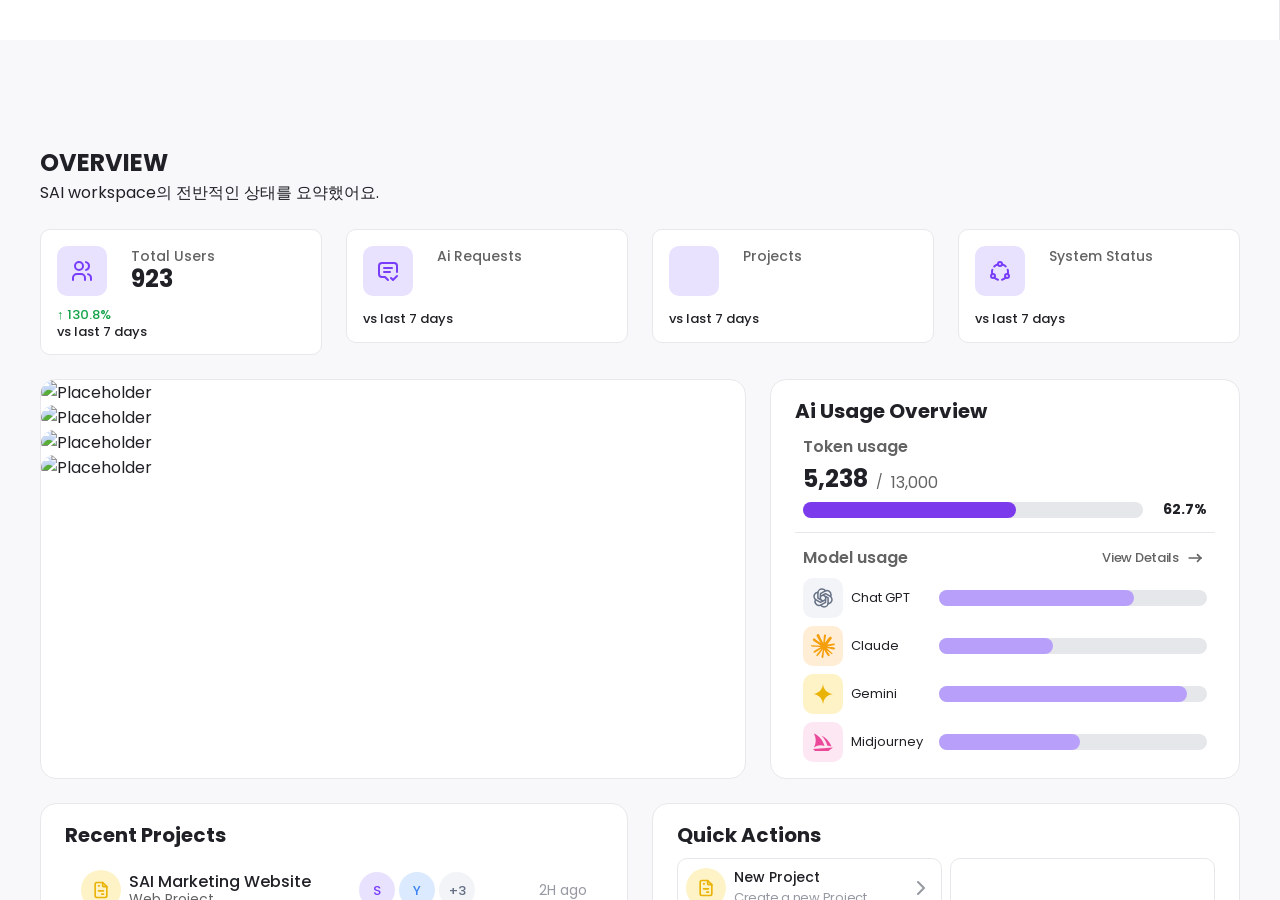
==== sai/index.html @ eb2034fa "SAI 추가 작업" ====
<!DOCTYPE html>
<html lang="ko" data-theme="light">



<!-- Page	Title	Desc
Overview	Overview	Get a quick overview of your workspace.
Analytics	Analytics	Track activity and performance at a glance.
Favorites	Favorites	Quickly access your saved items.
AI Chat	AI Chat	Chat with AI and explore your ideas.
Prompt Studio	Prompt Studio	Create, test, and refine your prompts.
Image Generator	Image Generator	Turn your ideas into images with AI.
Projects	Projects	Organize and manage your projects.
Documents	Documents	Create and manage your documents.
Notes	Notes	Capture ideas and keep your notes organized.
UI Components	UI Components	Explore reusable interface components.
Design Tokens	Design Tokens	Manage the foundations of your design system.
Animations	Animations	Explore motion and interaction patterns.
Source	Source	Browse and manage your source files.
Deploy	Deploy	Manage and track your deployments.
API Monitor	API Monitor	Monitor API activity and performance.
Documentation	Documentation	Find guides and references for SAI.
Playground	Playground	Experiment with features in a sandbox.

-->
<head>
    <meta charset="UTF-8">
    <meta name="viewport" content="width=device-width, initial-scale=1.0">

    <title>SAI Workspace | Sangho Portfolio</title>
    <!-- Inter -->
    <link rel="preconnect" href="https://fonts.googleapis.com">
    <link rel="preconnect" href="https://fonts.gstatic.com" crossorigin>
    <link
        href="https://fonts.googleapis.com/css2?family=Inter:ital,opsz,wght@0,14..32,100..900;1,14..32,100..900&display=swap"
        rel="stylesheet">
    <!-- Pretendard -->
    <link rel="stylesheet" as="style" crossorigin
        href="https://cdn.jsdelivr.net/gh/orioncactus/pretendard@v1.3.9/dist/web/variable/pretendardvariable-dynamic-subset.min.css">
    <link href="https://fonts.googleapis.com/css2?family=Poppins:ital,wght@0,100;0,200;0,300;0,400;0,500;0,600;0,700;0,800;0,900;1,100;1,200;1,300;1,400;1,500;1,600;1,700;1,800;1,900&display=swap" rel="stylesheet">
    <!-- CSS -->
     <link rel="stylesheet" href="https://cdn.jsdelivr.net/npm/swiper@12/swiper-bundle.min.css" />
    <link rel="stylesheet" href="/assets/css/reset.css">
    <link rel="stylesheet" href="/sai/assets/css/token.css">
    <link rel="stylesheet" href="/sai/assets/css/common.css">
    <link rel="stylesheet" href="/sai/assets/css/content.css">
</head>

<body>
    <div id="wrap">
        <div class="sai-layout">
            <div class="sai-aside" data-include="./includes/aside.html"></div>
                <main class="sai-content">
                    <section class="sai-content__title">
                        <h1 class="sai-title__main">OVERVIEW</h1>
                        <p class="sai-title__desc">SAI workspace의 전반적인 상태를 요약했어요.</p>
                    </section>
                    <section class="sai-content-grid sai-content-grid--kpi">
                        <article class="kpi-card" id="kpiUsers">
                            <div class="kpi-card__body">
                                <div class="kpi-card__mark">
                                    <span class="sai-mark sai-mark--lg sai-mark--purple sai-mark--square">
                                        <span class="sai-button__ico sai-nav-ico">
                                            <svg class="sai-icon" aria-hidden="true">
                                                <use href="/sai/assets/images/svg_ico.svg#ico_user"></use>
                                            </svg>
                                        </span>
                                    </span>
                                </div>
                                <div class="kpi-card__content">
                                    <span class="kpi-card__label">Total Users</span>
                                    <strong class="kpi-card__value"></strong>
                                </div>
                                <div class="kpi-card__meta">
                                    <span class="kpi-card__change"></span>
                                    <span class="kpi-card__compare">vs last 7 days</span>
                                </div>
                                <div class="kpi-card__chart">
                                    <canvas></canvas>
                                </div>
                            </div>
                        </article>
                        <article class="kpi-card" id="kpiRequests">
                            <div class="kpi-card__body">
                                <div class="kpi-card__mark">
                                    <span class="sai-mark sai-mark--lg sai-mark--purple sai-mark--square">
                                        <span class="sai-button__ico sai-nav-ico">
                                            <svg class="sai-icon" aria-hidden="true">
                                                <use href="/sai/assets/images/svg_ico.svg#ico_apply"></use>
                                            </svg>
                                        </span>
                                    </span>
                                </div>
                                <div class="kpi-card__content">
                                    <span class="kpi-card__label">Ai Requests</span>
                                    <strong class="kpi-card__value"></strong>
                                </div>
                                <div class="kpi-card__meta">
                                    <span class="kpi-card__change"></span>
                                    <span class="kpi-card__compare">vs last 7 days</span>
                                </div>
                                <div class="kpi-card__chart">
                                    <canvas></canvas>
                                </div>
                            </div>
                        </article>
                        <article class="kpi-card" id="kpiProjects">
                            <div class="kpi-card__body">
                                <div class="kpi-card__mark">
                                    <span class="sai-mark sai-mark--lg sai-mark--purple sai-mark--square">
                                        <span class="sai-button__ico sai-nav-ico">
                                            <svg class="sai-icon" aria-hidden="true">
                                                <use href="/sai/assets/images/svg_ico.svg#ico_project"></use>
                                            </svg>
                                        </span>
                                    </span>
                                </div>
                                <div class="kpi-card__content">
                                    <span class="kpi-card__label">Projects</span>
                                    <strong class="kpi-card__value"></strong>
                                </div>
                                <div class="kpi-card__meta">
                                    <span class="kpi-card__change"></span>
                                    <span class="kpi-card__compare">vs last 7 days</span>
                                </div>
                                <div class="kpi-card__chart">
                                    <canvas></canvas>
                                </div>
                            </div>
                        </article>
                        <article class="kpi-card" id="kpiStatus">
                            <div class="kpi-card__body">
                                <div class="kpi-card__mark">
                                    <span class="sai-mark sai-mark--lg sai-mark--purple sai-mark--square">
                                        <span class="sai-button__ico sai-nav-ico">
                                            <svg class="sai-icon" aria-hidden="true">
                                                <use href="/sai/assets/images/svg_ico.svg#ico_status"></use>
                                            </svg>
                                        </span>
                                    </span>
                                </div>
                                <div class="kpi-card__content">
                                    <span class="kpi-card__label">System Status</span>
                                    <strong class="kpi-card__value"></strong>
                                </div>
                                <div class="kpi-card__meta">
                                    <span class="kpi-card__change"></span>
                                    <span class="kpi-card__compare">vs last 7 days</span>
                                </div>
                                <div class="kpi-card__chart">
                                    <canvas></canvas>
                                </div>
                            </div>
                        </article>
                    </section>
                    <section class="sai-content-grid sai-content-grid--left">
                        <article class="sai-content-card">
                            <div class="sai-card__body">
                                <div class="swiper js-project-swiper">
                                    <div class="swiper-wrapper">
                                        <div class="swiper-slide">
                                            <img src="https://placehold.co/700x440" alt="Placeholder">
                                        </div>
                                        <div class="swiper-slide">
                                            <img src="https://placehold.co/700x440" alt="Placeholder">
                                        </div>
                                        <div class="swiper-slide">
                                            <img src="https://placehold.co/700x440" alt="Placeholder">
                                        </div>
                                        <div class="swiper-slide">
                                            <img src="https://placehold.co/700x440" alt="Placeholder">
                                        </div>
                                    </div>
                                    <div class="swiper-pagination"></div>
                                </div>
                            </div>
                        </article>
                        <article class="sai-content-card">
                            <div class="sai-card__body sai-card__body--padding sai-card__body--progress">
                                <div class="sai-card__title">
                                    <h2 class="sai-card__title-main">Ai Usage Overview</h2>
                                </div>
                                <div class="sai-card__content">
                                    <div class="sai-card__content--top">
                                        <div class="sai-card__title">
                                            <p class="sai-card__title-sub">Token usage</p>
                                        </div>
                                        <div class="sai-card__value">
                                            <span class="sai-card__value--current">5,238</span>
                                            <span class="sai-card__value--slash">/</span>
                                            <span class="sai-card__value--total">13,000</span>
                                        </div>
                                        <div class="sai-progress__main">
                                            <div class="sai-progress__track">
                                                <div class="sai-progress__bar sai-progress__bar--total" style="--progress: 62.7%;"></div>
                                            </div>
                                            <div class="sai-progress__per">
                                                <span class="sai-progress__text">62.7%</span>    
                                            </div>
                                        </div>
                                    </div>
                                    <div class="sai-card__content--bottom">
                                        <div class="sai-card__title sai-card__title--flex">
                                            <p class="sai-card__title-sub">Model usage</p>
                                            <a href="#" role="button" class="sai-button">
                                                <div>
                                                    <span class="sai-button__txt">View Details
                                                        
                                                        <span class="sai-nav-ico sai-nav-ico-20">
                                                            <svg class="sai-icon" aria-hidden="true">
                                                                <use href="/sai/assets/images/svg_ico.svg#ico_line_arrow_right"></use>
                                                            </svg>
                                                        </span>
                                                    </span>
                                                </div>
                                            </a>
                                        </div>
                                        <div class="sai-progress__sub">
                                            <div class="sai-progress__sub--box">
                                                <span class="sai-mark sai-mark--gray sai-mark--square">
                                                    <span class="sai-button__ico sai-nav-ico">
                                                        <svg class="sai-icon" aria-hidden="true">
                                                            <use href="/sai/assets/images/svg_ico.svg#ico_gpt"></use>
                                                        </svg>
                                                    </span>
                                                </span>
                                                <div class="sai-progress__model">
                                                    <span>Chat GPT</span>
                                                </div>
                                                <div class="sai-progress__track">
                                                    <div class="sai-progress__bar sai-progress__bar--total" style="--progress: 72.7%;"></div>
                                                </div>
                                            </div>
                                        </div>
                                        <div class="sai-progress__sub">
                                            <div class="sai-progress__sub--box">
                                                <span class="sai-mark sai-mark--orange sai-mark--square">
                                                    <span class="sai-button__ico sai-nav-ico">
                                                        <svg class="sai-icon" aria-hidden="true">
                                                            <use href="/sai/assets/images/svg_ico.svg#ico_claude"></use>
                                                        </svg>
                                                    </span>
                                                </span>
                                                <div class="sai-progress__model">
                                                    <span>Claude</span>
                                                </div>
                                                <div class="sai-progress__track">
                                                    <div class="sai-progress__bar sai-progress__bar--total" style="--progress: 42.7%;"></div>
                                                </div>
                                            </div>
                                        </div>
                                        <div class="sai-progress__sub">
                                            <div class="sai-progress__sub--box">
                                                <span class="sai-mark sai-mark--yellow sai-mark--square">
                                                    <span class="sai-button__ico sai-nav-ico">
                                                        <svg class="sai-icon" aria-hidden="true">
                                                            <use href="/sai/assets/images/svg_ico.svg#ico_gemini"></use>
                                                        </svg>
                                                    </span>
                                                </span>
                                                <div class="sai-progress__model">
                                                    <span>Gemini</span>
                                                </div>
                                                <div class="sai-progress__track">
                                                    <div class="sai-progress__bar sai-progress__bar--total" style="--progress: 92.7%;"></div>
                                                </div>
                                            </div>
                                        </div>
                                        <div class="sai-progress__sub">
                                            <div class="sai-progress__sub--box">
                                                <span class="sai-mark sai-mark--pink sai-mark--square">
                                                    <span class="sai-button__ico sai-nav-ico">
                                                        <svg class="sai-icon" aria-hidden="true">
                                                            <use href="/sai/assets/images/svg_ico.svg#ico_midjourney"></use>
                                                        </svg>
                                                    </span>
                                                </span>
                                                <div class="sai-progress__model">
                                                    <span>Midjourney</span>
                                                </div>
                                                <div class="sai-progress__track">
                                                    <div class="sai-progress__bar sai-progress__bar--total" style="--progress: 52.7%;"></div>
                                                </div>
                                            </div>
                                        </div>
                                    </div>
                                </div>
                            </div>
                        </article>
                    </section>
                    <section class="sai-content-grid">
                        <article class="sai-content-card">
                            <div class="sai-card__body sai-card__body--padding">
                                <div class="sai-card__title">
                                    <h2 class="sai-card__title-main">Recent Projects</h2>
                                </div>
                                <ul class="sai-content-card__list">
                                    <li class="sai-content-card__item">
                                        <span class="sai-mark sai-mark--yellow">
                                            <svg xmlns="http://www.w3.org/2000/svg" width="24" height="24" viewBox="0 0 24 24" fill="none" stroke="currentColor" stroke-width="2" stroke-linecap="round" stroke-linejoin="round" class="icon icon-tabler icons-tabler-outline icon-tabler-file-invoice">
                                                <path stroke="none" d="M0 0h24v24H0z" fill="none" />
                                                <path d="M14 3v4a1 1 0 0 0 1 1h4" />
                                                <path d="M17 21h-10a2 2 0 0 1 -2 -2v-14a2 2 0 0 1 2 -2h7l5 5v11a2 2 0 0 1 -2 2" />
                                                <path d="M9 7l1 0" />
                                                <path d="M9 13l6 0" />
                                                <path d="M13 17l2 0" />
                                            </svg>
                                        </span>
                                        <div class="sai-content-card__info">
                                            <p class="sai-content-card-title">SAI Marketing Website</p>
                                            <p class="sai-content-card-category">Web Project</p>
                                        </div>
                                        <div class="sai-content-card__members">
                                            <div class="sai-mark sai-mark--md sai-mark--purple">
                                                <span>S</span>
                                            </div>
                                            <div class="sai-mark sai-mark--md sai-mark--blue">
                                                <span>Y</span>
                                            </div>
                                            <div class="sai-mark sai-mark--md sai-mark--gray">
                                                <span>+3</span>
                                            </div>
                                        </div>
                                        <div class="sai-content-card__date">
                                            2H ago
                                        </div>
                                    </li>
                                    <li class="sai-content-card__item">
                                        <span class="sai-mark sai-mark--red">
                                            <svg xmlns="http://www.w3.org/2000/svg" width="24" height="24" viewBox="0 0 24 24" fill="none" stroke="currentColor" stroke-width="2" stroke-linecap="round" stroke-linejoin="round" class="icon icon-tabler icons-tabler-outline icon-tabler-file-invoice">
                                                <path stroke="none" d="M0 0h24v24H0z" fill="none" />
                                                <path d="M14 3v4a1 1 0 0 0 1 1h4" />
                                                <path d="M17 21h-10a2 2 0 0 1 -2 -2v-14a2 2 0 0 1 2 -2h7l5 5v11a2 2 0 0 1 -2 2" />
                                                <path d="M9 7l1 0" />
                                                <path d="M9 13l6 0" />
                                                <path d="M13 17l2 0" />
                                            </svg>
                                        </span>
                                        <div class="sai-content-card__info">
                                            <p class="sai-content-card-title">SAI Marketing Website</p>
                                            <p class="sai-content-card-category">Web Project</p>
                                        </div>
                                        <div class="sai-content-card__members">
                                            <div class="sai-mark sai-mark--md sai-mark--purple">
                                                <span>S</span>
                                            </div>
                                            <div class="sai-mark sai-mark--md sai-mark--blue">
                                                <span>Y</span>
                                            </div>
                                            <div class="sai-mark sai-mark--md sai-mark--gray">
                                                <span>+3</span>
                                            </div>
                                        </div>
                                        <div class="sai-content-card__date">
                                            5H ago
                                        </div>
                                    </li>
                                    <li class="sai-content-card__item">
                                        <span class="sai-mark sai-mark--yellow">
                                            <svg xmlns="http://www.w3.org/2000/svg" width="24" height="24" viewBox="0 0 24 24" fill="none" stroke="currentColor" stroke-width="2" stroke-linecap="round" stroke-linejoin="round" class="icon icon-tabler icons-tabler-outline icon-tabler-file-invoice">
                                                <path stroke="none" d="M0 0h24v24H0z" fill="none" />
                                                <path d="M14 3v4a1 1 0 0 0 1 1h4" />
                                                <path d="M17 21h-10a2 2 0 0 1 -2 -2v-14a2 2 0 0 1 2 -2h7l5 5v11a2 2 0 0 1 -2 2" />
                                                <path d="M9 7l1 0" />
                                                <path d="M9 13l6 0" />
                                                <path d="M13 17l2 0" />
                                            </svg>
                                        </span>
                                        <div class="sai-content-card__info">
                                            <p class="sai-content-card-title">SAI Marketing Website</p>
                                            <p class="sai-content-card-category">Web Project</p>
                                        </div>
                                        <div class="sai-content-card__members">
                                            <div class="sai-mark sai-mark--md sai-mark--purple">
                                                <span>S</span>
                                            </div>
                                            <div class="sai-mark sai-mark--md sai-mark--blue">
                                                <span>Y</span>
                                            </div>
                                            <div class="sai-mark sai-mark--md sai-mark--gray">
                                                <span>+3</span>
                                            </div>
                                        </div>
                                        <div class="sai-content-card__date">
                                            2H ago
                                        </div>
                                    </li>
                                    <li class="sai-content-card__item">
                                        <span class="sai-mark sai-mark--red">
                                            <svg xmlns="http://www.w3.org/2000/svg" width="24" height="24" viewBox="0 0 24 24" fill="none" stroke="currentColor" stroke-width="2" stroke-linecap="round" stroke-linejoin="round" class="icon icon-tabler icons-tabler-outline icon-tabler-file-invoice">
                                                <path stroke="none" d="M0 0h24v24H0z" fill="none" />
                                                <path d="M14 3v4a1 1 0 0 0 1 1h4" />
                                                <path d="M17 21h-10a2 2 0 0 1 -2 -2v-14a2 2 0 0 1 2 -2h7l5 5v11a2 2 0 0 1 -2 2" />
                                                <path d="M9 7l1 0" />
                                                <path d="M9 13l6 0" />
                                                <path d="M13 17l2 0" />
                                            </svg>
                                        </span>
                                        <div class="sai-content-card__info">
                                            <p class="sai-content-card-title">SAI Marketing Website</p>
                                            <p class="sai-content-card-category">Web Project</p>
                                        </div>
                                        <div class="sai-content-card__members">
                                            <div class="sai-mark sai-mark--md sai-mark--purple">
                                                <span>S</span>
                                            </div>
                                            <div class="sai-mark sai-mark--md sai-mark--blue">
                                                <span>Y</span>
                                            </div>
                                            <div class="sai-mark sai-mark--md sai-mark--gray">
                                                <span>+3</span>
                                            </div>
                                        </div>
                                        <div class="sai-content-card__date">
                                            5H ago
                                        </div>
                                    </li>
                                </ul>
                            </div>
                        </article>
                        <article class="sai-content-card">
                            <div class="sai-card__body sai-card__body--padding">
                                <div class="sai-card__title">
                                    <h2 class="sai-card__title-main">Quick Actions</h2>
                                </div>
                                <ul class="sai-content-card__grid">
                                    <li class="sai-content-card__item">
                                        <span class="sai-mark sai-mark--yellow">
                                            <svg xmlns="http://www.w3.org/2000/svg" width="24" height="24" viewBox="0 0 24 24" fill="none" stroke="currentColor" stroke-width="2" stroke-linecap="round" stroke-linejoin="round" class="icon icon-tabler icons-tabler-outline icon-tabler-file-invoice">
                                                <path stroke="none" d="M0 0h24v24H0z" fill="none" />
                                                <path d="M14 3v4a1 1 0 0 0 1 1h4" />
                                                <path d="M17 21h-10a2 2 0 0 1 -2 -2v-14a2 2 0 0 1 2 -2h7l5 5v11a2 2 0 0 1 -2 2" />
                                                <path d="M9 7l1 0" />
                                                <path d="M9 13l6 0" />
                                                <path d="M13 17l2 0" />
                                            </svg>
                                        </span>
                                        <div class="sai-content-card__info">
                                            <p class="sai-content-card-title">New Project</p>
                                            <p class="sai-content-card-category">Create a new Project</p>
                                        </div>
                                        <div class="sai-content-card__arrow">
                                            <span class="sai-nav-ico">
                                                <svg class="sai-icon" aria-hidden="true">
                                                    <use href="/sai/assets/images/svg_ico.svg#ico_arrow_right"></use>
                                                </svg>
                                            </span>
                                        </div>
                                    </li>
                                    <li class="sai-content-card__item">
                                    </li>
                                    <li class="sai-content-card__item">
                                    </li>
                                    <li class="sai-content-card__item">
                                    </li>
                                </ul>
                            </div>
                        </article>
                    </section>
                </main>
            </div>
        </div>
    </div>
    <script src="https://cdn.jsdelivr.net/npm/chart.js"></script>
    <script src="https://cdn.jsdelivr.net/npm/swiper@12/swiper-bundle.min.js"></script>
    <script defer src="/assets/js/include.js"></script>
    <script defer src="/sai/assets/js/common.js"></script>
    <script defer src="/sai/assets/js/chart.js"></script>
    <script defer src="/sai/assets/js/overview.js"></script>


</body>

</html>
---- sai/assets/css/token.css ----
/* ========================================
   SAI Design Tokens
======================================== */

:root {

    /* ========================
       Font
    ======================== */

    --sai-font-family: "Poppins", "Pretendard Variable", sans-serif;


    /* ========================
       Brand
    ======================== */

    --color-primary: #773df9;
    --color-primary-hover: #7c3aed;
    --color-primary-active: #6d28d9;

    --color-primary-soft: #B8A0FA;
    --color-primary-soft-hover: #e9e2ff;
    --color-primary-soft-active: #e0d5ff;


    /* ========================
       Background
    ======================== */

    --color-bg-page: #f8f8fb;
    --color-bg-content: #ffffff;
    --color-bg-surface: #ffffff;
    --color-bg-subtle: #f4f3f8;

    --color-bg-hover: #eeeef2;
    --color-bg-active: #f1edff;
    --color-bg-selected: #f1edff;
    --color-bg-disabled: #f2f2f4;
    --color-bg-button: #fbfbfb;


    /* ========================
       Text
    ======================== */

    --color-text-primary: #202126;
    --color-text-secondary: #636363;
    --color-text-tertiary: #9699a2;
    --color-text-disabled: #b9bbc2;

    /* Interactive */
    --color-text-hover: #202126;
    --color-text-active: #7c3aed;

    /* Brand Text */
    --color-text-brand: #8b5cf6;
    --color-text-brand-hover: #7c3aed;
    --color-text-brand-active: #6d28d9;

   /* Brand Text */
    --color-status-green: #16a34a;
    --color-status-red: #dc2626;


    /* ========================
       Border
    ======================== */

    --color-border: #e8e8ec;
    --color-divider: #eaecf0;


    /* ========================
       Typography
    ======================== */

    --font-size-xs: 12px;
    --font-size-sm: 13px;
    --font-size-md: 14px;
    --font-size-lg: 16px;
    --font-size-xl: 20px;
    --font-size-2xl: 24px;
    --font-size-3xl: 32px;


    /* ========================
       Font Weight
    ======================== */

    --font-weight-light: 300;
    --font-weight-regular: 400;
    --font-weight-medium: 500;
    --font-weight-semibold: 600;
    --font-weight-bold: 700;
    --font-weight-extrabold: 800;
    --font-weight-black: 900;


    /* ========================
       Spacing
    ======================== */

    --space: 4px;


    /* ========================
       Radius
    ======================== */

    --radius-sm: 6px;
    --radius-md: 10px;
    --radius-lg: 16px;
    --radius-xl: 20px;
    --radius-full: 9999px;


    /* ========================
       Shadow
    ======================== */

    --shadow-sm: 0 1px 2px rgba(16, 24, 40, 0.04);
    --shadow-md: 0 2px 8px rgba(16, 24, 40, 0.06);
    --shadow-lg: 0 8px 24px rgba(16, 24, 40, 0.10);



    /* ========================
       Mark
    ======================== */
    --color-mark-gray: #667085;
    --color-mark-gray-bg: #f2f4f7;

    --color-mark-red: #ef4444;
    --color-mark-red-bg: #fee2e2;

    --color-mark-orange: #f59e0b;
    --color-mark-orange-bg: #ffedd5;

    --color-mark-yellow: #eab308;
    --color-mark-yellow-bg: #fef3c7;

    --color-mark-green: #22c55e;
    --color-mark-green-bg: #dcfce7;

    --color-mark-blue: #3b82f6;
    --color-mark-blue-bg: #dbeafe;

    --color-mark-purple: #773df9;
    --color-mark-purple-bg: #e9e2ff;

    --color-mark-pink: #ec4899;
    --color-mark-pink-bg: #fce7f3;
}


/* ========================================
   Dark Theme
======================================== */

[data-theme="dark"] {

    /* ========================
       Brand
    ======================== */

    --color-primary: #773df9;
    --color-primary-hover: #a78bfa;
    --color-primary-active: #5b21b6;

    --color-primary-soft: #29213a;
    --color-primary-soft-hover: #332748;
    --color-primary-soft-active: #3c2c57;


    /* ========================
       Background
    ======================== */

    --color-bg-page: #0b0f1a;
    --color-bg-content: #0f1421;
    --color-bg-surface: #131827;
    --color-bg-subtle: #191f30;

    --color-bg-hover: #202738;
    --color-bg-active: #29213a;
    --color-bg-selected: #29213a;
    --color-bg-disabled: #1c2130;


    /* ========================
       Text
    ======================== */

    --color-text-primary: #f5f5f7;
    --color-text-secondary: #a8abb4;
    --color-text-tertiary: #747781;
    --color-text-disabled: #50525b;

    /* Interactive */
    --color-text-hover: #ffffff;
    --color-text-active: #c4b5fd;

    /* Brand Text */
    --color-text-brand: #a78bfa;
    --color-text-brand-hover: #c4b5fd;
    --color-text-brand-active: #8b5cf6;


    /* ========================
       Border
    ======================== */

    --color-border: #292f40;
    --color-divider: #252b3a;


    /* ========================
       Shadow
    ======================== */

    --shadow-sm: 0 1px 2px rgba(0, 0, 0, 0.18);
    --shadow-md: 0 4px 12px rgba(0, 0, 0, 0.24);
    --shadow-lg: 0 8px 28px rgba(0, 0, 0, 0.32);


}
---- sai/assets/css/common.css ----
/* ========================================
   SAI Common css
======================================== */
html,
body {
    height: 100%;
}

body { 
    font-family: var(--sai-font-family); 
    color: var(--color-text-primary); 
    background-color: var(--color-bg-page); 
    overflow: hidden; 
}

.blind{
    position: absolute;
    z-index: -10;
    width: 1px !important;
    height: 1px !important;
    overflow: hidden !important;
    font-size: inherit;
    line-height: inherit;
    word-break: break-all;
    clip: rect(0, 0, 0, 0);
    clip-path: polygon(0 0, 0 0, 0 0);
    white-space: nowrap;
    transform: scale(.01);
}




/* ========================================
   Header Theme State
======================================== */

html[data-theme="light"] {
    .sai-header__button--light {
        display: none;
    }

    .sai-header__button--dark {
        display: flex;
    }
}

html[data-theme="dark"] {
    .sai-header__button--light {
        display: flex;
    }

    .sai-header__button--dark {
        display: none;
    }
}








/* ========================================
SAI Layout
======================================== */

#wrap {
    display: flex;
    flex-direction: column;
    width: min(calc(100% - (10 * var(--space))), 1480px);
    height: calc(100dvh - (40 * var(--space)));
    min-height: 0;
    margin: calc(20 * var(--space)) auto;
    background: var(--color-bg-page);
    border: 1px solid var(--color-border);
    border-radius: 16px;
    overflow: hidden;
    box-shadow: 0 8px 32px rgba(16, 24, 40, .06);


    /* ========================================
    SAI Header
    ======================================== */
    .sai-header {
        position: relative;
        z-index: 999;
        .sai-header__inner {
            display: flex;
            flex-direction: row;
            justify-content: flex-start;
            padding: calc(var(--space)*3) calc(var(--space)*5);
            background: var(--color-bg-surface);
            border-bottom: 1px solid var(--color-border);
            .sai-header__hamburger{
                display: none;
                width: 40px;
                aspect-ratio: 1/1;
                .sai-hamburger__button {
                    display: block;
                    position: relative;
                    width: 40px;
                    height: 40px;
                    padding: 0;
                    border: 0;
                    background: transparent;
                    cursor: pointer;

                    span {
                        position: absolute;
                        left: 9px;
                        width: 22px;
                        height: 2px;
                        border-radius: 2px;
                        background: var(--color-text-primary);
                        transition:
                            top 0.25s ease,
                            transform 0.25s ease,
                            opacity 0.15s ease;

                        &:nth-child(1) {
                            top: 12px;
                        }

                        &:nth-child(2) {
                            top: 19px;
                        }

                        &:nth-child(3) {
                            top: 26px;
                        }
                    }

                    &.is-active {
                        span {
                            &:nth-child(1) {
                                top: 19px;
                                transform: rotate(45deg);
                            }

                            &:nth-child(2) {
                                opacity: 0;
                            }

                            &:nth-child(3) {
                                top: 19px;
                                transform: rotate(-45deg);
                            }
                        }
                    }
                }

                @media (max-width: 1280px) {
                    .sai-menu-btn {
                        display: block;
                    }
                }
            }
        }
        
    }
    .sai-layout {
        display: flex;
        flex: 1;
        overflow: hidden;
        /* ========================================
        SAI Aside
        ======================================== */
        .sai-aside {
            display: flex;
            flex: 0 0 280px;
            flex-direction: column;
            background: var(--color-bg-surface);
            border-right: 1px solid var(--color-border);
            padding: calc(5*var(--space));
            .sai-aside__wrap{
                display: flex;
                flex-direction: column;
                min-height: 100%;
                .sai-aside__top {
                    display: flex;
                    flex-direction: row;
                    align-items: center;
                    justify-content: flex-start;
                    color: var(--color-text-primary);
                    .sai-aside__logo{
                        font-weight: var(--font-weight-semibold);
                        .sai-aside__logo-link {
                            display: flex;
                            align-items: center;
                            justify-content: center;
                            .sai-header__logo-image {
                                width: clamp(18px, 3vw, 32px);
                            }
                            .sai-header__logo-text {
                                font-size: var(--font-size-2xl);
                                color: var(--color-text-primary);
                            }
                        }
                    }
                    .sai-aside__theme{
                        margin-left: auto;
                    }
                    .sai-aside__setting{
                        margin-left: calc(3*var(--space));
                    }
                }
                .sai-aside__nav {
                    position: relative;
                    z-index: 999;
                    flex: 1;
                    overflow-y: auto;
                    scrollbar-width: thin;
                    scrollbar-color: transparent transparent;
                    &::-webkit-scrollbar {
                        width: 6px;
                    }
                    &::-webkit-scrollbar-track {
                        background: transparent;
                    }
                    &::-webkit-scrollbar-thumb {
                        background-color: transparent;
                        border-radius: 999px;
                    }
                    &:hover {
                        scrollbar-color: var(--color-border) transparent;

                        &::-webkit-scrollbar-thumb {
                            background-color: var(--color-border);
                        }
                    }
                    &::-webkit-scrollbar-thumb:hover {
                        background-color: var(--color-text-tertiary);
                    }
                    .sai-nav-toggle{
                        margin-top: calc(4*var(--space));
                        &:nth-child(n+2){
                            margin-top: calc(4*var(--space));
                        }
                        .sai-aside__main_menu{
                            display: flex;
                            flex-direction: row;
                            align-items: center;
                            column-gap: calc(2 * var(--space));
                            width: 100%;
                            padding: calc(2*var(--space)) calc(4*var(--space));
                            background: transparent;
                            color: var(--color-text-primary);
                            .sai-nav-txt{
                                font-size: var(--font-size-lg);
                                font-weight: var(--font-weight-medium);
                            }
                            .sai-nav-status{
                                margin-left: auto;
                                transform: rotate(-180deg);
                            }
                            &:hover{
                                color: var(--color-primary);
                            }
                            &.is-active{
                                .sai-nav-status{
                                    transform: rotate(0deg);
                                }
                                .aside__detail_menu{
                                    display: flex;
                                }
                                +.aside__detail_menu{
                                    display: block;
                                }

                            }
                        }
                        .aside__detail_menu{
                            display: none;
                            flex-direction: column;
                            align-items: flex-start;
                            justify-content: flex-start;
                            li{
                                width: 100%;
                                margin-top: calc(2*var(--space));
                                a{
                                    display: block;
                                    width: 100%;
                                    border-radius: 4px;
                                    padding:  calc(2*var(--space)) 0 calc(2*var(--space)) calc(8*var(--space));
                                    font-size: var(--font-size-md);
                                    &:hover {
                                        background-color: var(--color-bg-hover);
                                        color: var(--color-text-hover);
                                    }

                                    &.is-active {
                                        background-color: var(--color-bg-active);
                                        color: var(--color-text-active);
                                        font-weight: var(--font-weight-medium);
                                    }
                                }
                            }
                        }
                    }
                }
                .sai-aside__info{
                    margin-top: auto;
                    .sai-aside__user{
                        display: flex;
                        width: 100%;
                        flex-direction: row;
                        align-items: center;
                        gap: calc(3*var(--space));
                        padding: calc(3*var(--space));
                        border: 1px solid var(--color-border);
                        border-radius: var(--radius-md);
                        background-color: var(--color-bg-button);
                        .sai-user__info{
                            display: flex;
                            flex-direction: column;
                            align-items: flex-start;
                            justify-content: center;
                            gap: var(--space);
                            .sai-user__title{
                                font-size: var(--font-size-lg);
                                line-height: 1;
                                color: var(--color-text-primary);
                            }
                            .sai-user__grade{
                                font-size: var(--font-size-sm);
                                line-height: 1;
                                color: var(--color-text-secondary)
                            }
                        }
                        .sai-nav-ico{
                            transform: rotate(-90deg);
                            margin-left: auto;
                            color: var(--color-text-secondary)
                        }
                    }
                }
            }
            @media screen and (max-width: 1280px) {
                .sai-header__inner{
                    position: fixed;
                    width: 100%;
                }
            }
        }
    }
    @media screen and (max-width: 1280px) {
        display: block;
        width: 100%;
        height: 100%;
        min-height: 0;
        margin: 0;
        border: none;
        border-radius: unset;
        overflow-y: auto;
        box-shadow: none;
        .sai-layout {
            display: block;
            /* ========================================
            SAI Aside
            ======================================== */
            .sai-aside {
                .sai-aside__wrap {
                    position: fixed;
                    top: 65px;
                    left: 0;
                    bottom: 0;
                    width: 280px;
                    background: var(--color-bg-surface);
                    transform: translateX(-100%);
                    transition: transform .3s ease;

                    z-index: 1001;

                    &.is-active {
                        transform: translateX(0);
                    }
                }

                .sai-aside__overlay {
                    position: fixed;
                    top: 65px;
                    right: 0;
                    bottom: 0;
                    left: 0;
                    background: rgb(16 24 40 / 56%);
                    opacity: 0;
                    visibility: hidden;
                    transition:
                    opacity .3s ease,
                    visibility .3s ease;
                    z-index: 1000;
                }

                &:has(.sai-aside__wrap.is-active) {
                    .sai-aside__overlay {
                        opacity: 1;
                        visibility: visible;
                    }
                }
            }
        }
    }
}




/* ========================================
   Mark
======================================== */

.sai-mark {
    display: inline-flex;
    align-items: center;
    justify-content: center;
    flex-shrink: 0;
    width: 40px;
    height: 40px;
    font-size: var(--font-size-lg);
    font-weight: var(--font-weight-medium);
    line-height: 1;
    color: var(--mark-color);
    background-color: var(--mark-bg);
    border-radius: var(--radius-full);
    svg {
        width: 20px;
        height: 20px;
    }
    &.sai-mark--lg {
        width: 50px;
        height: 50px;
        font-size: var(--font-size-sm);
        svg {
            width: 24px;
            height: 24px;
        }
    }
    &.sai-mark--md {
        width: 36px;
        height: 36px;
        font-size: var(--font-size-sm);

        svg {
            width: 18px;
            height: 18px;
        }
    }
    &.sai-mark--square{
        border-radius: var(--radius-md);
    }
}

.sai-mark--gray {
    --mark-color: var(--color-mark-gray);
    --mark-bg: var(--color-mark-gray-bg);
}

.sai-mark--red {
    --mark-color: var(--color-mark-red);
    --mark-bg: var(--color-mark-red-bg);
}

.sai-mark--orange {
    --mark-color: var(--color-mark-orange);
    --mark-bg: var(--color-mark-orange-bg);
}

.sai-mark--yellow {
    --mark-color: var(--color-mark-yellow);
    --mark-bg: var(--color-mark-yellow-bg);
}

.sai-mark--green {
    --mark-color: var(--color-mark-green);
    --mark-bg: var(--color-mark-green-bg);
}

.sai-mark--blue {
    --mark-color: var(--color-mark-blue);
    --mark-bg: var(--color-mark-blue-bg);
}

.sai-mark--purple {
    --mark-color: var(--color-mark-purple);
    --mark-bg: var(--color-mark-purple-bg);
}

.sai-mark--pink {
    --mark-color: var(--color-mark-pink);
    --mark-bg: var(--color-mark-pink-bg);
}



/* ========================================
   Button
======================================== */


.sai-button {
    div{
        display: flex;
        flex-direction: row;
    }
    .sai-button__ico {
        display: block;
        width: 24px;
        height: 24px;
        color: var(--color-text-primary);
        &:hover {
            color: var(--color-text-active);
        }
    }
    .sai-button__txt {
        display: flex;
        position: relative;
        align-items: center;
        color: var(--color-text-secondary);
        font-size: var(--font-size-sm);
        font-weight: var(--font-weight-medium);
        letter-spacing: -0.02em;
        gap: var(--space);
        &:hover {
            color: var(--color-text-active);
        }
        &::after{
            content: '';
            display: block;
            position: absolute;
            background: url('/sai/assets/images/ico_line_arrow_right.svg') no-repeat center center;
        }
    }
}







/* ========================================
   SVG ICO
======================================== */


.sai-nav-ico{
    display: flex;
    align-items: center;
    justify-content: center;
    flex-shrink: 0;
    width: 24px;
    height: 24px;
    svg,
    img {
        display: block;
        width: 24px;
        height: 24px;
    }
    &.sai-nav-ico-20{
        svg,
        img {
            display: block;
            width: 20px;
            height: 20px;
        }
    }
}
---- sai/assets/css/content.css ----
/* *********************************
 * KPI
 * Dashboard summary cards.
 * ********************************* */
.sai-content{
    width: 100%;
    padding: calc(10*var(--space));
    overflow-x: hidden;
    overflow-y: auto;
    .sai-content__title{
        padding-bottom: calc();
    }
    .sai-content-grid {
        display: grid;
        gap: 16px;
        grid-template-columns: 5fr 5fr;
        gap: calc(6*var(--space));
        max-width: 1400px;
        margin: calc(6 * var(--space)) auto 0;
        &.sai-content-grid--left{
            grid-template-columns: 6fr 4fr;
        }
        &.sai-content-grid--right{
            grid-template-columns: 4fr 6fr;
        }
        &.sai-content-grid--kpi{
            display: grid;
            grid-template-columns: repeat(4, 1fr);
            .kpi-card{
                .kpi-card__body{
                    display: grid;
                    grid-template-columns: repeat(10, 2fr);
                    padding: calc(4 * var(--space));
                    min-width: 0;
                    background: var(--color-bg-surface);
                    border: 1px solid var(--color-border);
                    border-radius: var(--radius-md);
                    .kpi-card__mark{
                        grid-column: span 3;
                    }
                    .kpi-card__content{
                        grid-column: span 7;
                        .kpi-card__label{
                            display: block;
                            font-size: var(--font-size-md);
                            font-weight: var(--font-weight-medium);
                            color: var(--color-text-secondary);
                        }
                        .kpi-card__value{
                            display: block;
                            font-size: var(--font-size-2xl);
                            font-weight: var(--font-weight-bold);
                            color: var(--color-text-primary);
                            line-height: 1;
                        }
                    }
                    .kpi-card__meta{
                        display: flex;
                        flex-direction: column;
                        grid-column: span 7;
                        align-items: flex-start ;
                        line-height: 1;
                        gap: var(--space);
                        font-size: var(--font-size-sm);
                        font-weight: var(--font-weight-medium);
                        padding-top: calc(3 * var(--space));
                        .kpi-card__change{
                            &.is-up{
                                color: var(--color-status-green);
                            }
                        }
                        .kpi-card__change.is-down{
                            color: var(--color-status-red);
                        }
                    }
                    .kpi-card__chart{
                        grid-column: span 3;
                        width: 200px;
                    }
                }
            grid-template-columns: repeat(4, 1fr);
                .kpi-card__chart{
                    max-width: 60px;
                }
            }
        }
        .sai-content-card {
            position: relative;
            flex: 1;
            flex-direction: column;
            justify-content: space-around;
            min-width: 0;
            background: var(--color-bg-surface);
            border: 1px solid var(--color-border);
            border-radius: var(--radius-lg);
            .sai-card__body{
                display: flex;
                flex-direction: column;
                gap: calc(2 * var(--space));  
                flex: 1;
                &.sai-card__body--padding{
                    padding: calc(4 * var(--space)) calc(6 * var(--space));
                }
                .sai-card__title{
                    &.sai-card__title--flex{
                        display: flex;
                        flex-direction: row;
                        align-items: center;
                        justify-content: space-between;
                    }
                    .sai-card__title-main{
                        font-size: var(--font-size-xl);
                        font-weight: var(--font-weight-bold);
                        color: var(--color-text-primary);
                    }
                    .sai-card__title-sub{
                        font-size: var(--font-size-lg);
                        font-weight: var(--font-weight-semibold);
                        color: var(--color-text-secondary);
                    }
                }
                .js-project-swiper{
                    width: 100%;
                    .swiper-wrapper{
                        .swiper-slide{
                            overflow: hidden;
                            border-radius: var(--radius-lg);
                            img{
                                border-radius: var(--radius-lg);
                            }
                        }
                    }
                    .swiper-pagination{
                        .swiper-pagination-bullet{
                            width: 30px;
                            height: 6px;
                            border-radius: var(--radius-full);
                        }
                    }
                }
                &.sai-card__body--progress{
                    .sai-card__content{
                        .sai-card__content--top{
                            border-bottom: 1px solid var(--color-border);
                            padding: 0 calc(2 * var(--space)) calc(3 * var(--space));
                            margin-bottom: calc(3 * var(--space));
                            .sai-progress__main{
                                display: flex;
                                flex-direction: row;
                                align-items: center;
                                justify-content: space-between;
                                gap: calc(5 * var(--space));
                            }
                            .sai-card__value{
                                display: flex;
                                flex-direction: row;
                                align-items: flex-end;
                                line-height: 1;
                                gap: calc(2 * var(--space));
                                padding: calc(2 * var(--space)) 0;
                                .sai-card__value--current{
                                    font-size: var(--font-size-2xl);
                                    font-weight: var(--font-weight-bold);
                                    color: var(--color-text-primary);
                                }
                                .sai-card__value--slash{
                                    font-size: var(--font-size-md);
                                    font-weight: var(--font-weight-normal);
                                    color: var(--color-text-secondary);
                                    padding-bottom: calc(0.5 * var(--space));
                                }
                                .sai-card__value--total{
                                    font-size: var(--font-size-lg);
                                    font-weight: var(--font-weight-normal);
                                    color: var(--color-text-secondary);
                                }
                            }
                            .sai-progress__track{
                                display: block;
                                width: 100%;
                                height: 16px;
                                background: #e5e7eb;
                                border-radius: 100px;
                                .sai-progress__bar{
                                    width: var(--progress, 0%);
                                    height: 100%;
                                    background: var(--color-text-active);
                                    border-radius: inherit;
                                    transition: width 0.3s ease;
                                }
                            }
                            .sai-progress__per{
                                font-size: var(--font-size-md);
                                font-weight: var(--font-weight-bold);
                                color: var(--color-text-primary);
                            }
                        }
                        .sai-card__content--bottom{
                            padding: 0 calc(2 * var(--space)) 0;
                            .sai-progress__sub{
                                display: flex;
                                flex-direction: column;
                                gap: calc(5 * var(--space));
                                padding-top: calc(2 * var(--space));
                                .sai-progress__sub--box{
                                    flex: 1;
                                    display: flex;
                                    flex-direction: row;
                                    align-items: center;
                                    gap: calc(2 * var(--space));
                                    .sai-progress__model{
                                        font-size: var(--font-size-sm);
                                        min-width: 80px;
                                    }
                                }
                                .sai-progress__track{
                                    display: block;
                                    width: 100%;
                                    height: 16px;
                                    background: #e5e7eb;
                                    border-radius: 100px;
                                    .sai-progress__bar{
                                        width: var(--progress, 0%);
                                        height: 100%;
                                        background: var(--color-primary-soft);
                                        border-radius: inherit;
                                        transition: width 0.3s ease;
                                    }
                                }
                            }
                        }
                    }
                }
                .sai-content-card__list{
                    flex: 1;
                    min-height: 0;
                    overflow-y: auto;
                    .sai-content-card__item{
                        display: flex;
                        min-width: max-content;
                        justify-content: flex-start;
                        align-items: center;
                        padding: calc(3 * var(--space)) calc(4 * var(--space));
                        column-gap: calc(2 * var(--space));
                        border-bottom: 1px solid var(--color-border);
                        &:last-child{
                            border-bottom: none;
                        }
                        .sai-content-card__icon{
                            display: flex;
                            align-items: center;
                            justify-content: center;
                            flex-shrink: 0;
                            width: 40px;
                            height: 40px;
                            margin-right: calc(2 * var(--space));
                            color: var(--color-primary-soft);
                            background: red;
                            border-radius: var(--radius-full);
                            svg,
                            img {
                                display: block;
                                width: 22px;
                                height: 22px;
                            }
                        }
                        .sai-content-card__info{
                            display: flex;
                            flex-direction: column;
                            justify-content: center;
                            align-items: flex-start;
                            gap: calc(var(--space)/2);
                            line-height: 1;
                            .sai-content-card-title{
                                font-size: var(--font-size-lg);
                                font-weight: var(--font-weight-medium);
                                color: var(--color-text-primary);
                            }
                            .sai-content-card-category{
                                font-size: var(--font-size-md);
                                color: var(--color-text-secondary);
                            }
                        }
                        .sai-content-card__members{
                            display: flex;
                            align-items: center;
                            justify-content: flex-start;
                            gap: var(--space);
                            margin: 0 auto 0 0;
                            padding-left: calc(10*var(--space));
                        }
                        .sai-content-card__date{
                            font-size: var(--font-size-md);
                            color: var(--color-text-tertiary);
                        }
                        .sai-content-card__status{
                            min-width: 200px;
                            &.operating{
                                color: var(--color-status-green);
                            }
                            &.non-operating{
                                color: var(--color-status-red);
                            }
                        }
                        .sai-content-card__chart{
                            max-width: 80px;
                            min-width: 80px;
                            margin-left: auto;
                        }
                    }
                }
                .sai-content-card__grid{
                    display: grid;
                    grid-template-columns: repeat(2, 2fr);
                    gap: calc(2*var(--space));
                    .sai-content-card__item{
                        display: flex;
                        flex-direction: row;
                        align-items: center;
                        padding: calc(2*var(--space));
                        gap: calc(2*var(--space));
                        border: 1px solid var(--color-border);
                        border-radius: var(--radius-md);
                        .sai-content-card-title{
                            font-size: var(--font-size-md);
                            font-weight: var(--font-weight-medium);
                            color: var(--color-text-primary);
                        }
                        .sai-content-card-category{
                            font-size: var(--font-size-sm);
                            color: var(--color-text-tertiary);
                            letter-spacing: -0.02em;
                        }
                        .sai-content-card__arrow{
                            margin-left: auto;
                            color: var(--color-text-tertiary);
                        }
                    }
                }
            }
        }
    }
    @media (max-width: 1280px) {
        overflow: hidden;
        padding-top: calc((10 * var(--space)) + 65px);
        .sai-content-grid{
            
        }
    }
    @media (max-width: 640px) {
        grid-template-columns: 1fr;
    }
}
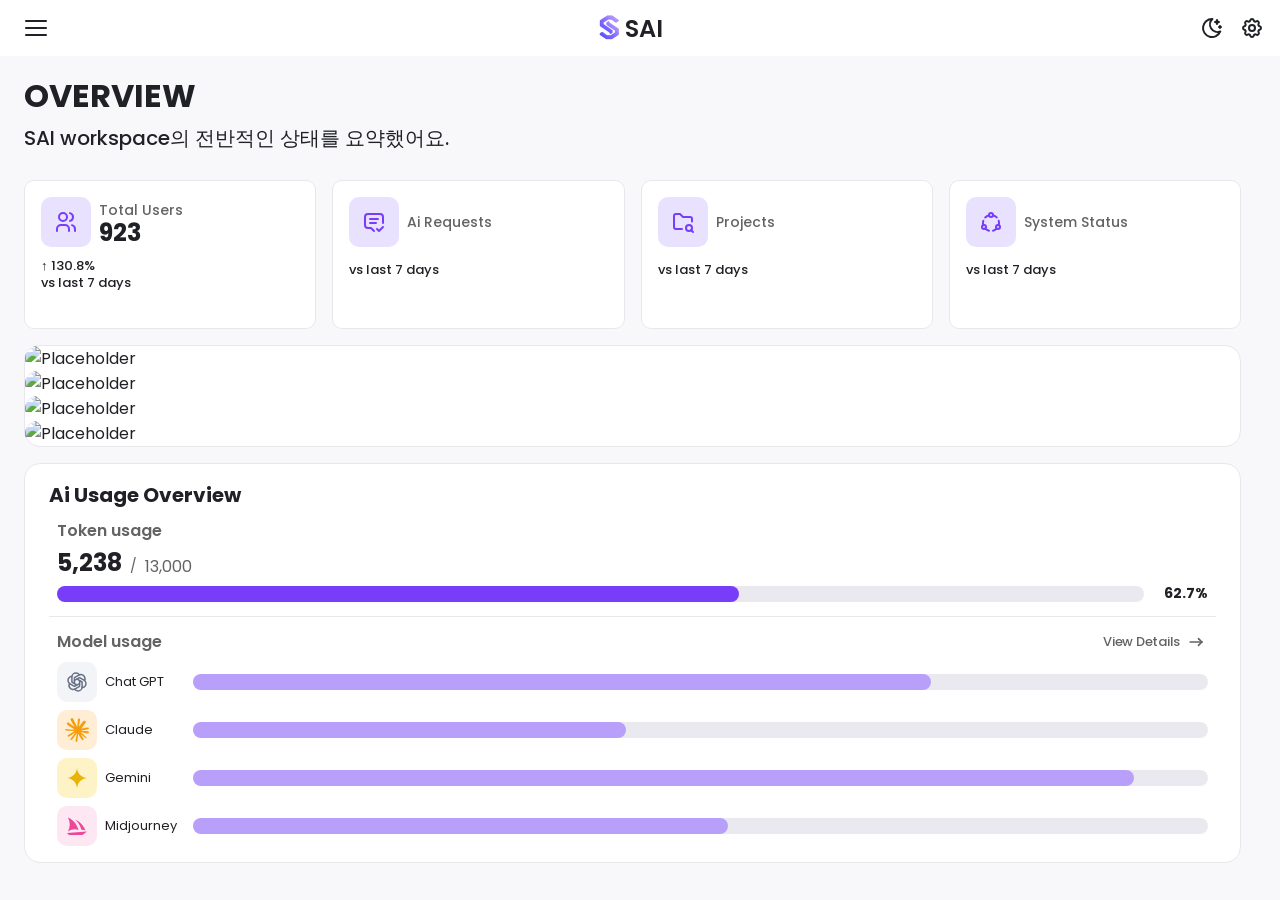
==== commit 567666fe: "SAI" ====
--- a/sai/index.html
+++ b/sai/index.html
@@ -55,38 +55,39 @@
                         <h1 class="sai-title__main">OVERVIEW</h1>
                         <p class="sai-title__desc">SAI workspace의 전반적인 상태를 요약했어요.</p>
                     </section>
-                    <section class="sai-content-grid sai-content-grid--kpi">
-                        <article class="kpi-card" id="kpiUsers">
-                            <div class="kpi-card__body">
+                    <div class="sai-content__body">
+                        <section class="sai-content-grid sai-content-grid--kpi">
+                            <article class="kpi-card" id="kpiUsers">
+                                <div class="kpi-card__body">
+                                    <div class="kpi-card__mark">
+                                        <span class="sai-mark sai-mark--lg sai-mark--purple sai-mark--square">
+                                            <span class="sai-button__ico sai-nav-ico">
+                                                <svg class="sai-icon" aria-hidden="true">
+                                                    <use href="/sai/assets/images/svg_ico.svg#ico_user"></use>
+                                                </svg>
+                                            </span>
+                                        </span>
+                                    </div>
+                                    <div class="kpi-card__content">
+                                        <span class="kpi-card__label">Total Users</span>
+                                        <strong class="kpi-card__value"></strong>
+                                    </div>
+                                    <div class="kpi-card__meta">
+                                        <span class="kpi-card__change"></span>
+                                        <span class="kpi-card__compare">vs last 7 days</span>
+                                    </div>
+                                    <div class="kpi-card__chart">
+                                        <canvas></canvas>
+                                    </div>
+                                </div>
+                            </article>
+                            <article class="kpi-card" id="kpiRequests">
+                                <div class="kpi-card__body">
                                 <div class="kpi-card__mark">
                                     <span class="sai-mark sai-mark--lg sai-mark--purple sai-mark--square">
                                         <span class="sai-button__ico sai-nav-ico">
                                             <svg class="sai-icon" aria-hidden="true">
-                                                <use href="/sai/assets/images/svg_ico.svg#ico_user"></use>
-                                            </svg>
-                                        </span>
-                                    </span>
-                                </div>
-                                <div class="kpi-card__content">
-                                    <span class="kpi-card__label">Total Users</span>
-                                    <strong class="kpi-card__value"></strong>
-                                </div>
-                                <div class="kpi-card__meta">
-                                    <span class="kpi-card__change"></span>
-                                    <span class="kpi-card__compare">vs last 7 days</span>
-                                </div>
-                                <div class="kpi-card__chart">
-                                    <canvas></canvas>
-                                </div>
-                            </div>
-                        </article>
-                        <article class="kpi-card" id="kpiRequests">
-                            <div class="kpi-card__body">
-                                <div class="kpi-card__mark">
-                                    <span class="sai-mark sai-mark--lg sai-mark--purple sai-mark--square">
-                                        <span class="sai-button__ico sai-nav-ico">
-                                            <svg class="sai-icon" aria-hidden="true">
-                                                <use href="/sai/assets/images/svg_ico.svg#ico_apply"></use>
+                                                <use href="/sai/assets/images/svg_ico.svg#ico_request"></use>
                                             </svg>
                                         </span>
                                     </span>
@@ -205,7 +206,6 @@
                                             <a href="#" role="button" class="sai-button">
                                                 <div>
                                                     <span class="sai-button__txt">View Details
-                                                        
                                                         <span class="sai-nav-ico sai-nav-ico-20">
                                                             <svg class="sai-icon" aria-hidden="true">
                                                                 <use href="/sai/assets/images/svg_ico.svg#ico_line_arrow_right"></use>
@@ -296,15 +296,12 @@
                                 </div>
                                 <ul class="sai-content-card__list">
                                     <li class="sai-content-card__item">
-                                        <span class="sai-mark sai-mark--yellow">
-                                            <svg xmlns="http://www.w3.org/2000/svg" width="24" height="24" viewBox="0 0 24 24" fill="none" stroke="currentColor" stroke-width="2" stroke-linecap="round" stroke-linejoin="round" class="icon icon-tabler icons-tabler-outline icon-tabler-file-invoice">
-                                                <path stroke="none" d="M0 0h24v24H0z" fill="none" />
-                                                <path d="M14 3v4a1 1 0 0 0 1 1h4" />
-                                                <path d="M17 21h-10a2 2 0 0 1 -2 -2v-14a2 2 0 0 1 2 -2h7l5 5v11a2 2 0 0 1 -2 2" />
-                                                <path d="M9 7l1 0" />
-                                                <path d="M9 13l6 0" />
-                                                <path d="M13 17l2 0" />
-                                            </svg>
+                                        <span class="sai-mark sai-mark--orange">
+                                            <span class="sai-button__ico sai-nav-ico">
+                                                <svg class="sai-icon" aria-hidden="true">
+                                                    <use href="/sai/assets/images/svg_ico.svg#ico_project"></use>
+                                                </svg>
+                                            </span>
                                         </span>
                                         <div class="sai-content-card__info">
                                             <p class="sai-content-card-title">SAI Marketing Website</p>
@@ -314,12 +311,6 @@
                                             <div class="sai-mark sai-mark--md sai-mark--purple">
                                                 <span>S</span>
                                             </div>
-                                            <div class="sai-mark sai-mark--md sai-mark--blue">
-                                                <span>Y</span>
-                                            </div>
-                                            <div class="sai-mark sai-mark--md sai-mark--gray">
-                                                <span>+3</span>
-                                            </div>
                                         </div>
                                         <div class="sai-content-card__date">
                                             2H ago
@@ -327,18 +318,15 @@
                                     </li>
                                     <li class="sai-content-card__item">
                                         <span class="sai-mark sai-mark--red">
-                                            <svg xmlns="http://www.w3.org/2000/svg" width="24" height="24" viewBox="0 0 24 24" fill="none" stroke="currentColor" stroke-width="2" stroke-linecap="round" stroke-linejoin="round" class="icon icon-tabler icons-tabler-outline icon-tabler-file-invoice">
-                                                <path stroke="none" d="M0 0h24v24H0z" fill="none" />
-                                                <path d="M14 3v4a1 1 0 0 0 1 1h4" />
-                                                <path d="M17 21h-10a2 2 0 0 1 -2 -2v-14a2 2 0 0 1 2 -2h7l5 5v11a2 2 0 0 1 -2 2" />
-                                                <path d="M9 7l1 0" />
-                                                <path d="M9 13l6 0" />
-                                                <path d="M13 17l2 0" />
-                                            </svg>
-                                        </span>
-                                        <div class="sai-content-card__info">
-                                            <p class="sai-content-card-title">SAI Marketing Website</p>
-                                            <p class="sai-content-card-category">Web Project</p>
+                                            <span class="sai-button__ico sai-nav-ico">
+                                                <svg class="sai-icon" aria-hidden="true">
+                                                    <use href="/sai/assets/images/svg_ico.svg#ico_prompt"></use>
+                                                </svg>
+                                            </span>
+                                        </span>
+                                        <div class="sai-content-card__info">
+                                            <p class="sai-content-card-title">AI prompt test</p>
+                                            <p class="sai-content-card-category">Prompt Studio</p>
                                         </div>
                                         <div class="sai-content-card__members">
                                             <div class="sai-mark sai-mark--md sai-mark--purple">
@@ -356,29 +344,26 @@
                                         </div>
                                     </li>
                                     <li class="sai-content-card__item">
-                                        <span class="sai-mark sai-mark--yellow">
-                                            <svg xmlns="http://www.w3.org/2000/svg" width="24" height="24" viewBox="0 0 24 24" fill="none" stroke="currentColor" stroke-width="2" stroke-linecap="round" stroke-linejoin="round" class="icon icon-tabler icons-tabler-outline icon-tabler-file-invoice">
-                                                <path stroke="none" d="M0 0h24v24H0z" fill="none" />
-                                                <path d="M14 3v4a1 1 0 0 0 1 1h4" />
-                                                <path d="M17 21h-10a2 2 0 0 1 -2 -2v-14a2 2 0 0 1 2 -2h7l5 5v11a2 2 0 0 1 -2 2" />
-                                                <path d="M9 7l1 0" />
-                                                <path d="M9 13l6 0" />
-                                                <path d="M13 17l2 0" />
-                                            </svg>
-                                        </span>
-                                        <div class="sai-content-card__info">
-                                            <p class="sai-content-card-title">SAI Marketing Website</p>
-                                            <p class="sai-content-card-category">Web Project</p>
+                                        <span class="sai-mark sai-mark--blue">
+                                            <span class="sai-button__ico sai-nav-ico">
+                                                <svg class="sai-icon" aria-hidden="true">
+                                                    <use href="/sai/assets/images/svg_ico.svg#ico_component"></use>
+                                                </svg>
+                                            </span>
+                                        </span>
+                                        <div class="sai-content-card__info">
+                                            <p class="sai-content-card-title">Making UI Components</p>
+                                            <p class="sai-content-card-category">UI Components</p>
                                         </div>
                                         <div class="sai-content-card__members">
                                             <div class="sai-mark sai-mark--md sai-mark--purple">
                                                 <span>S</span>
                                             </div>
-                                            <div class="sai-mark sai-mark--md sai-mark--blue">
-                                                <span>Y</span>
-                                            </div>
-                                            <div class="sai-mark sai-mark--md sai-mark--gray">
-                                                <span>+3</span>
+                                            <div class="sai-mark sai-mark--md sai-mark--red">
+                                                <span>H</span>
+                                            </div>
+                                            <div class="sai-mark sai-mark--md sai-mark--green">
+                                                <span>J</span>
                                             </div>
                                         </div>
                                         <div class="sai-content-card__date">
@@ -386,18 +371,15 @@
                                         </div>
                                     </li>
                                     <li class="sai-content-card__item">
-                                        <span class="sai-mark sai-mark--red">
-                                            <svg xmlns="http://www.w3.org/2000/svg" width="24" height="24" viewBox="0 0 24 24" fill="none" stroke="currentColor" stroke-width="2" stroke-linecap="round" stroke-linejoin="round" class="icon icon-tabler icons-tabler-outline icon-tabler-file-invoice">
-                                                <path stroke="none" d="M0 0h24v24H0z" fill="none" />
-                                                <path d="M14 3v4a1 1 0 0 0 1 1h4" />
-                                                <path d="M17 21h-10a2 2 0 0 1 -2 -2v-14a2 2 0 0 1 2 -2h7l5 5v11a2 2 0 0 1 -2 2" />
-                                                <path d="M9 7l1 0" />
-                                                <path d="M9 13l6 0" />
-                                                <path d="M13 17l2 0" />
-                                            </svg>
-                                        </span>
-                                        <div class="sai-content-card__info">
-                                            <p class="sai-content-card-title">SAI Marketing Website</p>
+                                        <span class="sai-mark sai-mark--green">
+                                            <span class="sai-button__ico sai-nav-ico">
+                                                <svg class="sai-icon" aria-hidden="true">
+                                                    <use href="/sai/assets/images/svg_ico.svg#ico_project"></use>
+                                                </svg>
+                                            </span>
+                                        </span>
+                                        <div class="sai-content-card__info">
+                                            <p class="sai-content-card-title">SAI Workspace Redesign</p>
                                             <p class="sai-content-card-category">Web Project</p>
                                         </div>
                                         <div class="sai-content-card__members">
@@ -406,9 +388,6 @@
                                             </div>
                                             <div class="sai-mark sai-mark--md sai-mark--blue">
                                                 <span>Y</span>
-                                            </div>
-                                            <div class="sai-mark sai-mark--md sai-mark--gray">
-                                                <span>+3</span>
                                             </div>
                                         </div>
                                         <div class="sai-content-card__date">
@@ -425,16 +404,13 @@
                                 </div>
                                 <ul class="sai-content-card__grid">
                                     <li class="sai-content-card__item">
-                                        <span class="sai-mark sai-mark--yellow">
-                                            <svg xmlns="http://www.w3.org/2000/svg" width="24" height="24" viewBox="0 0 24 24" fill="none" stroke="currentColor" stroke-width="2" stroke-linecap="round" stroke-linejoin="round" class="icon icon-tabler icons-tabler-outline icon-tabler-file-invoice">
-                                                <path stroke="none" d="M0 0h24v24H0z" fill="none" />
-                                                <path d="M14 3v4a1 1 0 0 0 1 1h4" />
-                                                <path d="M17 21h-10a2 2 0 0 1 -2 -2v-14a2 2 0 0 1 2 -2h7l5 5v11a2 2 0 0 1 -2 2" />
-                                                <path d="M9 7l1 0" />
-                                                <path d="M9 13l6 0" />
-                                                <path d="M13 17l2 0" />
-                                            </svg>
-                                        </span>
+                                        <div class="sai-mark sai-mark--lg sai-mark--yellow sai-mark--square">
+                                            <span class="sai-button__ico sai-nav-ico">
+                                                <svg class="sai-icon" aria-hidden="true">
+                                                    <use href="/sai/assets/images/svg_ico.svg#ico_project"></use>
+                                                </svg>
+                                            </span>
+                                        </div>
                                         <div class="sai-content-card__info">
                                             <p class="sai-content-card-title">New Project</p>
                                             <p class="sai-content-card-category">Create a new Project</p>
@@ -448,15 +424,110 @@
                                         </div>
                                     </li>
                                     <li class="sai-content-card__item">
-                                    </li>
-                                    <li class="sai-content-card__item">
-                                    </li>
-                                    <li class="sai-content-card__item">
+                                        <div class="sai-mark sai-mark--lg sai-mark--pink sai-mark--square">
+                                            <span class="sai-button__ico sai-nav-ico">
+                                                <svg class="sai-icon" aria-hidden="true">
+                                                    <use href="/sai/assets/images/svg_ico.svg#ico_aiChat"></use>
+                                                </svg>
+                                            </span>
+                                        </div>
+                                        <div class="sai-content-card__info">
+                                            <p class="sai-content-card-title">AI Chat</p>
+                                            <p class="sai-content-card-category">Start a conversation</p>
+                                        </div>
+                                        <div class="sai-content-card__arrow">
+                                            <span class="sai-nav-ico">
+                                                <svg class="sai-icon" aria-hidden="true">
+                                                    <use href="/sai/assets/images/svg_ico.svg#ico_arrow_right"></use>
+                                                </svg>
+                                            </span>
+                                        </div>
+                                    </li>
+                                    <li class="sai-content-card__item">
+                                        <div class="sai-mark sai-mark--lg sai-mark--red sai-mark--square">
+                                            <span class="sai-button__ico sai-nav-ico">
+                                                <svg class="sai-icon" aria-hidden="true">
+                                                    <use href="/sai/assets/images/svg_ico.svg#ico_generate"></use>
+                                                </svg>
+                                            </span>
+                                        </div>
+                                        <div class="sai-content-card__info">
+                                            <p class="sai-content-card-title">Generate Image</p>
+                                            <p class="sai-content-card-category">Create with AI</p>
+                                        </div>
+                                        <div class="sai-content-card__arrow">
+                                            <span class="sai-nav-ico">
+                                                <svg class="sai-icon" aria-hidden="true">
+                                                    <use href="/sai/assets/images/svg_ico.svg#ico_arrow_right"></use>
+                                                </svg>
+                                            </span>
+                                        </div>
+                                    </li>
+                                    <li class="sai-content-card__item">
+                                        <div class="sai-mark sai-mark--lg sai-mark--blue sai-mark--square">
+                                            <span class="sai-button__ico sai-nav-ico">
+                                                <svg class="sai-icon" aria-hidden="true">
+                                                    <use href="/sai/assets/images/svg_ico.svg#ico_playground"></use>
+                                                </svg>
+                                            </span>
+                                        </div>
+                                        <div class="sai-content-card__info">
+                                            <p class="sai-content-card-title">Open Playground</p>
+                                            <p class="sai-content-card-category">Try samples</p>
+                                        </div>
+                                        <div class="sai-content-card__arrow">
+                                            <span class="sai-nav-ico">
+                                                <svg class="sai-icon" aria-hidden="true">
+                                                    <use href="/sai/assets/images/svg_ico.svg#ico_arrow_right"></use>
+                                                </svg>
+                                            </span>
+                                        </div>
+                                    </li>
+                                    <li class="sai-content-card__item">
+                                        <div class="sai-mark sai-mark--lg sai-mark--gray sai-mark--square">
+                                            <span class="sai-button__ico sai-nav-ico">
+                                                <svg class="sai-icon" aria-hidden="true">
+                                                    <use href="/sai/assets/images/svg_ico.svg#ico_documents"></use>
+                                                </svg>
+                                            </span>
+                                        </div>
+                                        <div class="sai-content-card__info">
+                                            <p class="sai-content-card-title">View Documnets</p>
+                                            <p class="sai-content-card-category">Manage your files</p>
+                                        </div>
+                                        <div class="sai-content-card__arrow">
+                                            <span class="sai-nav-ico">
+                                                <svg class="sai-icon" aria-hidden="true">
+                                                    <use href="/sai/assets/images/svg_ico.svg#ico_arrow_right"></use>
+                                                </svg>
+                                            </span>
+                                        </div>
+                                    </li>
+                                    <li class="sai-content-card__item">
+                                        <div class="sai-mark sai-mark--lg sai-mark--purple sai-mark--square">
+                                            <span class="sai-button__ico sai-nav-ico">
+                                                <svg class="sai-icon" aria-hidden="true">
+                                                    <use href="/sai/assets/images/svg_ico.svg#ico_manage"></use>
+                                                </svg>
+                                            </span>
+                                        </div>
+                                        <div class="sai-content-card__info">
+                                            <p class="sai-content-card-title">Manage Users</p>
+                                            <p class="sai-content-card-category">Workspace settings</p>
+                                        </div>
+                                        <div class="sai-content-card__arrow">
+                                            <span class="sai-nav-ico">
+                                                <svg class="sai-icon" aria-hidden="true">
+                                                    <use href="/sai/assets/images/svg_ico.svg#ico_arrow_right"></use>
+                                                </svg>
+                                            </span>
+                                        </div>
                                     </li>
                                 </ul>
                             </div>
                         </article>
                     </section>
+                    </div>
                 </main>
             </div>
         </div>
--- a/sai/assets/css/token.css
+++ b/sai/assets/css/token.css
@@ -11,56 +11,37 @@
     --sai-font-family: "Poppins", "Pretendard Variable", sans-serif;
 
 
-    /* ========================
-       Brand
-    ======================== */
-
-    --color-primary: #773df9;
-    --color-primary-hover: #7c3aed;
-    --color-primary-active: #6d28d9;
-
-    --color-primary-soft: #B8A0FA;
-    --color-primary-soft-hover: #e9e2ff;
-    --color-primary-soft-active: #e0d5ff;
-
-
-    /* ========================
-       Background
-    ======================== */
-
-    --color-bg-page: #f8f8fb;
-    --color-bg-content: #ffffff;
-    --color-bg-surface: #ffffff;
-    --color-bg-subtle: #f4f3f8;
-
-    --color-bg-hover: #eeeef2;
-    --color-bg-active: #f1edff;
-    --color-bg-selected: #f1edff;
-    --color-bg-disabled: #f2f2f4;
-    --color-bg-button: #fbfbfb;
-
-
-    /* ========================
-       Text
-    ======================== */
-
-    --color-text-primary: #202126;
-    --color-text-secondary: #636363;
-    --color-text-tertiary: #9699a2;
-    --color-text-disabled: #b9bbc2;
-
-    /* Interactive */
-    --color-text-hover: #202126;
-    --color-text-active: #7c3aed;
-
-    /* Brand Text */
-    --color-text-brand: #8b5cf6;
-    --color-text-brand-hover: #7c3aed;
-    --color-text-brand-active: #6d28d9;
-
-   /* Brand Text */
-    --color-status-green: #16a34a;
-    --color-status-red: #dc2626;
+   /* ========================
+      Brand
+   ======================== */
+
+   --color-primary: #773df9;
+   --color-primary-hover: #0f0f0f;
+   --color-primary-muted: #b8a0fa;
+   --color-primary-soft: #f1edff;
+   --color-nav-current: #773df9;
+
+
+   /* ========================
+      Background
+   ======================== */
+
+   --color-bg-page: #f8f8fb;
+   --color-bg-surface: #ffffff;
+   --color-bg-subtle: #e9e9ef;
+
+   --color-bg-hover: #eeeef2;
+   --color-bg-active: #f1edff;
+
+
+   /* ========================
+      Text
+   ======================== */
+
+   --color-text-primary: #202126;
+   --color-text-secondary: #636363;
+   --color-text-tertiary: #9699a2;
+   --color-text-disabled: #b9bbc2;
 
 
     /* ========================
@@ -160,68 +141,93 @@
 
 [data-theme="dark"] {
 
-    /* ========================
-       Brand
-    ======================== */
-
-    --color-primary: #773df9;
-    --color-primary-hover: #a78bfa;
-    --color-primary-active: #5b21b6;
-
-    --color-primary-soft: #29213a;
-    --color-primary-soft-hover: #332748;
-    --color-primary-soft-active: #3c2c57;
-
-
-    /* ========================
-       Background
-    ======================== */
-
-    --color-bg-page: #0b0f1a;
-    --color-bg-content: #0f1421;
-    --color-bg-surface: #131827;
-    --color-bg-subtle: #191f30;
-
-    --color-bg-hover: #202738;
-    --color-bg-active: #29213a;
-    --color-bg-selected: #29213a;
-    --color-bg-disabled: #1c2130;
-
-
-    /* ========================
-       Text
-    ======================== */
-
-    --color-text-primary: #f5f5f7;
-    --color-text-secondary: #a8abb4;
-    --color-text-tertiary: #747781;
-    --color-text-disabled: #50525b;
-
-    /* Interactive */
-    --color-text-hover: #ffffff;
-    --color-text-active: #c4b5fd;
-
-    /* Brand Text */
-    --color-text-brand: #a78bfa;
-    --color-text-brand-hover: #c4b5fd;
-    --color-text-brand-active: #8b5cf6;
-
-
-    /* ========================
-       Border
-    ======================== */
-
-    --color-border: #292f40;
-    --color-divider: #252b3a;
-
-
-    /* ========================
-       Shadow
-    ======================== */
-
-    --shadow-sm: 0 1px 2px rgba(0, 0, 0, 0.18);
-    --shadow-md: 0 4px 12px rgba(0, 0, 0, 0.24);
-    --shadow-lg: 0 8px 28px rgba(0, 0, 0, 0.32);
-
-
+
+   /* ========================
+      Brand
+   ======================== */
+
+   --color-primary: #6337c5;
+   --color-primary-hover: #c4b5fd;
+   --color-primary-muted: #522aaa;
+   --color-primary-soft: #29213a;
+   --color-nav-current: #c4b5fd;
+
+   /* ========================
+      Background
+   ======================== */
+
+   --color-bg-page: #0b0f1a;
+   --color-bg-surface: #131827;
+   --color-bg-subtle: #353a49;
+
+   --color-bg-hover: #202738;
+   --color-bg-active: #302747;
+
+
+   /* ========================
+      Text
+   ======================== */
+
+   --color-text-primary: #f5f5f7;
+   --color-text-secondary: #a8abb4;
+   --color-text-tertiary: #9295a0;
+   --color-text-disabled: #50525b;
+
+
+   /* ========================
+      Border
+   ======================== */
+
+   --color-border: #292f40;
+   --color-divider: #252b3a;
+
+
+
+   /* ========================
+      Mark
+   ======================== */
+
+   --color-mark-gray: #a3aab8;
+   --color-mark-gray-bg: #252b38;
+
+   --color-mark-red: #f87171;
+   --color-mark-red-bg: #3b232b;
+
+   --color-mark-orange: #fbbf74;
+   --color-mark-orange-bg: #3d2d22;
+
+   --color-mark-yellow: #facc15;
+   --color-mark-yellow-bg: #3b3520;
+
+   --color-mark-green: #4ade80;
+   --color-mark-green-bg: #1e382d;
+
+   --color-mark-blue: #60a5fa;
+   --color-mark-blue-bg: #1e3048;
+
+   --color-mark-purple: #b8a0fa;
+   --color-mark-purple-bg: #302747;
+
+   --color-mark-pink: #f472b6;
+   --color-mark-pink-bg: #3d2638;
+
+
+}
+
+
+
+/* Tablet */
+@media (max-width: 1024px) {
+    :root {
+        --font-size-3xl: 30px;
+    }
+}
+
+/* Mobile */
+@media (max-width: 767px) {
+    :root {
+        --font-size-xl: 18px;
+        --font-size-2xl: 22px;
+        --font-size-3xl: 26px;
+    }
 }
--- a/sai/assets/css/common.css
+++ b/sai/assets/css/common.css
@@ -106,7 +106,6 @@
                     border: 0;
                     background: transparent;
                     cursor: pointer;
-
                     span {
                         position: absolute;
                         left: 9px;
@@ -118,20 +117,16 @@
                             top 0.25s ease,
                             transform 0.25s ease,
                             opacity 0.15s ease;
-
                         &:nth-child(1) {
                             top: 12px;
                         }
-
                         &:nth-child(2) {
                             top: 19px;
                         }
-
                         &:nth-child(3) {
                             top: 26px;
                         }
                     }
-
                     &.is-active {
                         span {
                             &:nth-child(1) {
@@ -171,176 +166,246 @@
             display: flex;
             flex: 0 0 280px;
             flex-direction: column;
-            background: var(--color-bg-surface);
-            border-right: 1px solid var(--color-border);
-            padding: calc(5*var(--space));
             .sai-aside__wrap{
-                display: flex;
-                flex-direction: column;
                 min-height: 100%;
-                .sai-aside__top {
+                .sai-aside__pc{
                     display: flex;
-                    flex-direction: row;
-                    align-items: center;
-                    justify-content: flex-start;
-                    color: var(--color-text-primary);
-                    .sai-aside__logo{
-                        font-weight: var(--font-weight-semibold);
-                        .sai-aside__logo-link {
-                            display: flex;
-                            align-items: center;
-                            justify-content: center;
-                            .sai-header__logo-image {
-                                width: clamp(18px, 3vw, 32px);
-                            }
-                            .sai-header__logo-text {
-                                font-size: var(--font-size-2xl);
-                                color: var(--color-text-primary);
-                            }
-                        }
-                    }
-                    .sai-aside__theme{
-                        margin-left: auto;
-                    }
-                    .sai-aside__setting{
-                        margin-left: calc(3*var(--space));
-                    }
-                }
-                .sai-aside__nav {
-                    position: relative;
-                    z-index: 999;
-                    flex: 1;
-                    overflow-y: auto;
-                    scrollbar-width: thin;
-                    scrollbar-color: transparent transparent;
-                    &::-webkit-scrollbar {
-                        width: 6px;
-                    }
-                    &::-webkit-scrollbar-track {
-                        background: transparent;
-                    }
-                    &::-webkit-scrollbar-thumb {
-                        background-color: transparent;
-                        border-radius: 999px;
-                    }
-                    &:hover {
-                        scrollbar-color: var(--color-border) transparent;
-
-                        &::-webkit-scrollbar-thumb {
-                            background-color: var(--color-border);
-                        }
-                    }
-                    &::-webkit-scrollbar-thumb:hover {
-                        background-color: var(--color-text-tertiary);
-                    }
-                    .sai-nav-toggle{
-                        margin-top: calc(4*var(--space));
-                        &:nth-child(n+2){
-                            margin-top: calc(4*var(--space));
-                        }
-                        .sai-aside__main_menu{
+                    flex-direction: column;
+                    min-height: 100%;
+                    padding: calc(5*var(--space));
+                    background: var(--color-bg-surface);
+                    border-right: 1px solid var(--color-border);
+                    .sai-aside__top {
+                        display: flex;
+                        flex-direction: row;
+                        align-items: center;
+                        justify-content: space-between;
+                        color: var(--color-text-primary);
+                        .sai-aside__logo{
+                            font-weight: var(--font-weight-semibold);
+                            .sai-aside__logo-link {
+                                display: flex;
+                                align-items: center;
+                                justify-content: center;
+                                .sai-header__logo-image {
+                                    width: clamp(18px, 3vw, 32px);
+                                }
+                                .sai-header__logo-text {
+                                    font-size: var(--font-size-2xl);
+                                    color: var(--color-text-primary);
+                                }
+                            }
+                        }
+                        .sai-aside__util{
                             display: flex;
                             flex-direction: row;
+                            column-gap: calc(2*var(--space));
+                            .sai-aside__theme{
+                                margin-left: auto;
+                            }
+                        }
+                    }
+                    .sai-aside__nav {
+                        position: relative;
+                        z-index: 999;
+                        flex: 1;
+                        overflow-y: auto;
+                        scrollbar-width: thin;
+                        scrollbar-color: transparent transparent;
+                        &::-webkit-scrollbar {
+                            width: 6px;
+                        }
+                        &::-webkit-scrollbar-track {
+                            background: transparent;
+                        }
+                        &::-webkit-scrollbar-thumb {
+                            background-color: transparent;
+                            border-radius: 999px;
+                        }
+                        &:hover {
+                            scrollbar-color: var(--color-border) transparent;
+
+                            &::-webkit-scrollbar-thumb {
+                                background-color: var(--color-border);
+                            }
+                        }
+                        &::-webkit-scrollbar-thumb:hover {
+                            background-color: var(--color-text-tertiary);
+                        }
+                        .sai-nav-toggle{
+                            margin-top: calc(4*var(--space));
+                            &:nth-child(n+2){
+                                margin-top: calc(4*var(--space));
+                            }
+                            .sai-aside__main_menu{
+                                display: flex;
+                                flex-direction: row;
+                                align-items: center;
+                                column-gap: calc(2 * var(--space));
+                                width: 100%;
+                                padding: calc(2*var(--space)) calc(4*var(--space));
+                                background: transparent;
+                                color: var(--color-text-primary);
+                                .sai-nav-txt{
+                                    font-size: var(--font-size-lg);
+                                    font-weight: var(--font-weight-medium);
+                                }
+                                .sai-nav-status{
+                                    margin-left: auto;
+                                    transform: rotate(-180deg);
+                                }
+                                &:hover{
+                                    color: var(--color-primary);
+                                }
+                                &.is-active{
+                                    .sai-nav-status{
+                                        transform: rotate(0deg);
+                                    }
+                                    .aside__detail_menu{
+                                        display: flex;
+                                    }
+                                    +.aside__detail_menu{
+                                        display: block;
+                                    }
+
+                                }&.is-current {
+                                    color: var(--color-nav-current);
+                                    +.aside__detail_menu{
+                                        display: block;
+                                    }
+                                }
+                            }
+                            .aside__detail_menu{
+                                display: none;
+                                flex-direction: column;
+                                align-items: flex-start;
+                                justify-content: flex-start;
+                                li{
+                                    width: 100%;
+                                    margin-top: calc(2*var(--space));
+                                    a{
+                                        display: block;
+                                        width: 100%;
+                                        border-radius: 4px;
+                                        padding:  calc(2*var(--space)) 0 calc(2*var(--space)) calc(8*var(--space));
+                                        font-size: var(--font-size-md);
+                                        &:hover {
+                                            background-color: var(--color-bg-hover);
+                                            color: var(--color-text-hover);
+                                        }
+
+                                        &.is-active {
+                                            background-color: var(--color-bg-active);
+                                            color: var(--color-text-active);
+                                            font-weight: var(--font-weight-medium);
+                                        }
+                                    }
+                                }
+                            }
+                        }
+                    }
+                    .sai-aside__info{
+                        margin-top: auto;
+                        .sai-aside__user{
+                            display: flex;
+                            width: 100%;
+                            flex-direction: row;
                             align-items: center;
-                            column-gap: calc(2 * var(--space));
-                            width: 100%;
-                            padding: calc(2*var(--space)) calc(4*var(--space));
-                            background: transparent;
-                            color: var(--color-text-primary);
-                            .sai-nav-txt{
-                                font-size: var(--font-size-lg);
-                                font-weight: var(--font-weight-medium);
-                            }
-                            .sai-nav-status{
+                            gap: calc(3*var(--space));
+                            padding: calc(3*var(--space));
+                            border: 1px solid var(--color-border);
+                            border-radius: var(--radius-md);
+                            background-color: var(--color-bg-button);
+                            .sai-user__info{
+                                display: flex;
+                                flex-direction: column;
+                                align-items: flex-start;
+                                justify-content: center;
+                                gap: var(--space);
+                                .sai-user__title{
+                                    font-size: var(--font-size-lg);
+                                    line-height: 1;
+                                    color: var(--color-text-primary);
+                                }
+                                .sai-user__grade{
+                                    font-size: var(--font-size-sm);
+                                    line-height: 1;
+                                    color: var(--color-text-secondary)
+                                }
+                            }
+                            .sai-nav-ico{
+                                transform: rotate(-90deg);
                                 margin-left: auto;
-                                transform: rotate(-180deg);
-                            }
-                            &:hover{
-                                color: var(--color-primary);
-                            }
-                            &.is-active{
-                                .sai-nav-status{
-                                    transform: rotate(0deg);
-                                }
-                                .aside__detail_menu{
-                                    display: flex;
-                                }
-                                +.aside__detail_menu{
-                                    display: block;
-                                }
-
-                            }
-                        }
-                        .aside__detail_menu{
-                            display: none;
-                            flex-direction: column;
-                            align-items: flex-start;
-                            justify-content: flex-start;
-                            li{
-                                width: 100%;
-                                margin-top: calc(2*var(--space));
-                                a{
-                                    display: block;
-                                    width: 100%;
-                                    border-radius: 4px;
-                                    padding:  calc(2*var(--space)) 0 calc(2*var(--space)) calc(8*var(--space));
-                                    font-size: var(--font-size-md);
-                                    &:hover {
-                                        background-color: var(--color-bg-hover);
-                                        color: var(--color-text-hover);
-                                    }
-
-                                    &.is-active {
-                                        background-color: var(--color-bg-active);
-                                        color: var(--color-text-active);
-                                        font-weight: var(--font-weight-medium);
-                                    }
-                                }
+                                color: var(--color-text-secondary)
                             }
                         }
                     }
                 }
-                .sai-aside__info{
-                    margin-top: auto;
-                    .sai-aside__user{
+                .sai-aside__mo{
+                    display: none;
+                }
+                @media screen and (max-width: 1280px) {
+                    body.is-aside-open {
+                        overflow: hidden;
+                    }
+                    .sai-aside__pc{
+                        position: fixed;
+                        top: 0;
+                        left: 0;
+                        z-index: 100;
+                        min-width: 280px;
+                        height: 100dvh;
+                        transform: translateX(-100%);
+                        transition: transform 0.3s ease;
+                        padding: calc(2 * var(--space)) calc(4 * var(--space));
+                        & .sai-aside__top {
+                            .sai-aside__logo {
+                                margin: 0 auto;
+                                padding-right: 40px;
+                            }
+                            .sai-aside__util {
+                                display: none;
+                            }
+                        }
+                    }
+                    &.is-open{
+                        .sai-aside__pc {
+                            transform: translateX(0);
+                        }
+                    }
+                    .sai-aside__mo{
+                        position: fixed;
                         display: flex;
-                        width: 100%;
-                        flex-direction: row;
                         align-items: center;
-                        gap: calc(3*var(--space));
-                        padding: calc(3*var(--space));
-                        border: 1px solid var(--color-border);
-                        border-radius: var(--radius-md);
-                        background-color: var(--color-bg-button);
-                        .sai-user__info{
+                        justify-content: center;
+                        top: 0;
+                        left: 0;
+                        width: 100%;        
+                        background-color: var(--color-bg-surface);   
+                        padding: calc(2 * var(--space)) calc(4 * var(--space));
+                        .sai-aside__logo{
+                            font-weight: var(--font-weight-semibold);
+                            margin: 0 auto;
+                            .sai-aside__logo-link {
+                                display: flex;
+                                align-items: center;
+                                justify-content: center;
+                                .sai-header__logo-image {
+                                    width: clamp(18px, 3vw, 32px);
+                                }
+                                .sai-header__logo-text {
+                                    font-size: var(--font-size-2xl);
+                                    color: var(--color-text-primary);
+                                }
+                            }
+                        }
+                        .sai-aside__util{
                             display: flex;
-                            flex-direction: column;
-                            align-items: flex-start;
-                            justify-content: center;
-                            gap: var(--space);
-                            .sai-user__title{
-                                font-size: var(--font-size-lg);
-                                line-height: 1;
-                                color: var(--color-text-primary);
-                            }
-                            .sai-user__grade{
-                                font-size: var(--font-size-sm);
-                                line-height: 1;
-                                color: var(--color-text-secondary)
-                            }
-                        }
-                        .sai-nav-ico{
-                            transform: rotate(-90deg);
-                            margin-left: auto;
-                            color: var(--color-text-secondary)
-                        }
-                    }
-                }
-            }
-            @media screen and (max-width: 1280px) {
-                .sai-header__inner{
-                    position: fixed;
-                    width: 100%;
+                            flex-direction: row;
+                            column-gap: calc(4*var(--space));
+                        }
+                    }
+
                 }
             }
         }
@@ -353,7 +418,6 @@
         margin: 0;
         border: none;
         border-radius: unset;
-        overflow-y: auto;
         box-shadow: none;
         .sai-layout {
             display: block;
@@ -361,51 +425,133 @@
             SAI Aside
             ======================================== */
             .sai-aside {
+                padding: 0;
+                flex: unset;
                 .sai-aside__wrap {
-                    position: fixed;
-                    top: 65px;
-                    left: 0;
-                    bottom: 0;
-                    width: 280px;
-                    background: var(--color-bg-surface);
-                    transform: translateX(-100%);
-                    transition: transform .3s ease;
-
-                    z-index: 1001;
-
                     &.is-active {
                         transform: translateX(0);
                     }
                 }
-
-                .sai-aside__overlay {
-                    position: fixed;
-                    top: 65px;
-                    right: 0;
-                    bottom: 0;
-                    left: 0;
-                    background: rgb(16 24 40 / 56%);
-                    opacity: 0;
-                    visibility: hidden;
-                    transition:
-                    opacity .3s ease,
-                    visibility .3s ease;
-                    z-index: 1000;
-                }
-
-                &:has(.sai-aside__wrap.is-active) {
-                    .sai-aside__overlay {
-                        opacity: 1;
-                        visibility: visible;
-                    }
-                }
             }
         }
-    }
-}
-
-
-
+        .sai-aside__mo{
+        }
+    }
+}
+
+/* *********************************
+ * Menu Button
+ * ********************************* */
+
+.sai-menu-button {
+    display: flex;
+    flex-direction: column;
+    align-items: center;
+    justify-content: center;
+    gap: 5px;
+
+    width: 40px;
+    height: 40px;
+    padding: 0;
+
+    background: transparent;
+    border: 0;
+    border-radius: var(--radius-md);
+    cursor: pointer;
+
+    transition: background 0.2s ease;
+
+    &:hover {
+        background: var(--color-bg-hover);
+    }
+
+    .sai-menu-button__line {
+        display: block;
+        width: 22px;
+        height: 2px;
+
+        background: var(--color-text-primary);
+        border-radius: var(--radius-full);
+
+        transition:
+            transform 0.3s ease,
+            opacity 0.2s ease;
+    }
+
+    /* Active */
+    &.is-active {
+        .sai-menu-button__line {
+            &:nth-child(1) {
+                transform: translateY(7px) rotate(45deg);
+            }
+
+            &:nth-child(2) {
+                opacity: 0;
+            }
+
+            &:nth-child(3) {
+                transform: translateY(-7px) rotate(-45deg);
+            }
+        }
+    }
+}
+
+@media (prefers-reduced-motion: reduce) {
+    .sai-menu-button,
+    .sai-menu-button__line {
+        transition: none;
+    }
+}
+/* *********************************
+ * Aside Close Button
+ * ********************************* */
+
+.sai-aside__close {
+    display: none;
+}
+
+
+/* *********************************
+ * Aside Overlay
+ * ********************************* */
+
+.sai-aside-overlay {
+    position: fixed;
+    inset: 0;
+    z-index: 99;
+    background: rgba(0, 0, 0, 0.4);
+    opacity: 0;
+    visibility: hidden;
+    transition:
+        opacity 0.3s ease,
+        visibility 0.3s ease;
+}
+
+.sai-aside-overlay.is-open {
+    opacity: 1;
+    visibility: visible;
+}
+
+
+/* *********************************
+ * Tablet / Mobile
+ * ********************************* */
+
+@media (max-width: 1280px) {
+
+    .sai-aside__close {
+        display: flex;
+        align-items: center;
+        justify-content: center;
+        width: 40px;
+        height: 40px;
+        color: var(--color-text-primary);
+        background: transparent;
+        border: 0;
+        cursor: pointer;
+    }
+
+}
 
 /* ========================================
    Mark
@@ -567,3 +713,65 @@
         }
     }
 }
+
+/* *********************************
+ * Content Layout
+ * ********************************* */
+
+.sai-content {
+    display: flex!important;
+    flex-direction: column!important;
+
+    flex: 1!important;
+    min-width: 0!important;
+    min-height: 0!important;
+
+    overflow: hidden!important;
+}
+
+/* 페이지 타이틀 */
+.sai-content__title {
+    flex-shrink: 0;
+}
+
+/* 스크롤 콘텐츠 */
+.sai-content__body {
+    flex: 1;
+    min-width: 0;
+    min-height: 0;
+
+    overflow-x: hidden;
+    overflow-y: auto;
+
+    overscroll-behavior-y: contain;
+    scrollbar-gutter: stable;
+}
+
+@media (max-width: 1280px) {
+
+    .sai-layout {
+        display: flex !important;
+        flex-direction: column;
+        height: 100%;
+        min-height: 0;
+    }
+
+    .sai-content {
+        flex: 1;
+        min-height: 0;
+
+        padding-top: 56px;
+
+        overflow: hidden;
+    }
+
+    .sai-content__title {
+        flex-shrink: 0;
+    }
+
+    .sai-content__body {
+        flex: 1;
+        min-height: 0;
+        overflow-y: auto;
+    }
+}
--- a/sai/assets/css/content.css
+++ b/sai/assets/css/content.css
@@ -1,14 +1,26 @@
-/* *********************************
- * KPI
- * Dashboard summary cards.
- * ********************************* */
+
+
+
+
 .sai-content{
     width: 100%;
     padding: calc(10*var(--space));
     overflow-x: hidden;
     overflow-y: auto;
     .sai-content__title{
-        padding-bottom: calc();
+        display: flex;
+        flex-direction: column;
+        row-gap: calc(4*var(--space));
+        padding-bottom: calc(4*var(--space));
+        h1{
+            font-size: var(--font-size-3xl);
+            line-height: 1;
+        }
+        p{
+            font-size: var(--font-size-xl);
+            font-weight: var(--font-weight-medium);
+            line-height: 1;
+        }
     }
     .sai-content-grid {
         display: grid;
@@ -28,18 +40,23 @@
             grid-template-columns: repeat(4, 1fr);
             .kpi-card{
                 .kpi-card__body{
-                    display: grid;
-                    grid-template-columns: repeat(10, 2fr);
+                    display: flex;
+                    flex-wrap: wrap;
                     padding: calc(4 * var(--space));
                     min-width: 0;
                     background: var(--color-bg-surface);
                     border: 1px solid var(--color-border);
                     border-radius: var(--radius-md);
                     .kpi-card__mark{
-                        grid-column: span 3;
+                        width: 50px;
+                        margin-right: calc(2*var(--space));
                     }
                     .kpi-card__content{
-                        grid-column: span 7;
+                        display: flex;
+                        flex-direction: column;
+                        align-items: flex-start;
+                        justify-content: center;
+                        min-width: calc(100% - (50px + 2 * var(--space)));
                         .kpi-card__label{
                             display: block;
                             font-size: var(--font-size-md);
@@ -57,7 +74,7 @@
                     .kpi-card__meta{
                         display: flex;
                         flex-direction: column;
-                        grid-column: span 7;
+                        min-width: 100px;
                         align-items: flex-start ;
                         line-height: 1;
                         gap: var(--space);
@@ -74,8 +91,8 @@
                         }
                     }
                     .kpi-card__chart{
-                        grid-column: span 3;
-                        width: 200px;
+                        min-width: calc(100% - (120px + 2 * var(--space)));
+                        margin-left: auto;
                     }
                 }
             grid-template-columns: repeat(4, 1fr);
@@ -86,6 +103,7 @@
         }
         .sai-content-card {
             position: relative;
+            display: flex;
             flex: 1;
             flex-direction: column;
             justify-content: space-around;
@@ -121,12 +139,18 @@
                 }
                 .js-project-swiper{
                     width: 100%;
+                    height: 100%;
                     .swiper-wrapper{
                         .swiper-slide{
+                            width: 100%;
+                            height: 100%;
                             overflow: hidden;
                             border-radius: var(--radius-lg);
-                            img{
-                                border-radius: var(--radius-lg);
+                            img {
+                                display: block;
+                                width: 100%;
+                                height: 100%;
+                                object-fit: cover;
                             }
                         }
                     }
@@ -165,13 +189,13 @@
                                 }
                                 .sai-card__value--slash{
                                     font-size: var(--font-size-md);
-                                    font-weight: var(--font-weight-normal);
+                                    font-weight: var(--font-weight-regular);
                                     color: var(--color-text-secondary);
                                     padding-bottom: calc(0.5 * var(--space));
                                 }
                                 .sai-card__value--total{
                                     font-size: var(--font-size-lg);
-                                    font-weight: var(--font-weight-normal);
+                                    font-weight: var(--font-weight-regular);
                                     color: var(--color-text-secondary);
                                 }
                             }
@@ -179,12 +203,12 @@
                                 display: block;
                                 width: 100%;
                                 height: 16px;
-                                background: #e5e7eb;
+                                background: var(--color-bg-subtle);
                                 border-radius: 100px;
                                 .sai-progress__bar{
                                     width: var(--progress, 0%);
                                     height: 100%;
-                                    background: var(--color-text-active);
+                                    background: var(--color-primary);
                                     border-radius: inherit;
                                     transition: width 0.3s ease;
                                 }
@@ -217,12 +241,12 @@
                                     display: block;
                                     width: 100%;
                                     height: 16px;
-                                    background: #e5e7eb;
+                                    background: var(--color-bg-subtle);
                                     border-radius: 100px;
                                     .sai-progress__bar{
                                         width: var(--progress, 0%);
                                         height: 100%;
-                                        background: var(--color-primary-soft);
+                                        background: var(--color-primary-muted);
                                         border-radius: inherit;
                                         transition: width 0.3s ease;
                                     }
@@ -232,7 +256,7 @@
                     }
                 }
                 .sai-content-card__list{
-                    flex: 1;
+                    display: grid;
                     min-height: 0;
                     overflow-y: auto;
                     .sai-content-card__item{
@@ -272,12 +296,18 @@
                             gap: calc(var(--space)/2);
                             line-height: 1;
                             .sai-content-card-title{
-                                font-size: var(--font-size-lg);
+                                width: 160px;
+                                overflow: hidden;
+                                white-space: nowrap;
+                                text-overflow: ellipsis;
+                                font-size: var(--font-size-md);
                                 font-weight: var(--font-weight-medium);
+                                line-height: 1.3;
                                 color: var(--color-text-primary);
                             }
                             .sai-content-card-category{
-                                font-size: var(--font-size-md);
+                                font-size: var(--font-size-sm);
+                                line-height: 1.2;
                                 color: var(--color-text-secondary);
                             }
                         }
@@ -286,12 +316,12 @@
                             align-items: center;
                             justify-content: flex-start;
                             gap: var(--space);
-                            margin: 0 auto 0 0;
-                            padding-left: calc(10*var(--space));
+                            margin: 0 0 0 calc(10*var(--space));
                         }
                         .sai-content-card__date{
                             font-size: var(--font-size-md);
                             color: var(--color-text-tertiary);
+                            margin-left: auto;
                         }
                         .sai-content-card__status{
                             min-width: 200px;
@@ -317,7 +347,7 @@
                         display: flex;
                         flex-direction: row;
                         align-items: center;
-                        padding: calc(2*var(--space));
+                        padding: calc(4 * var(--space)) calc(2 * var(--space));
                         gap: calc(2*var(--space));
                         border: 1px solid var(--color-border);
                         border-radius: var(--radius-md);
@@ -342,9 +372,148 @@
     }
     @media (max-width: 1280px) {
         overflow: hidden;
-        padding-top: calc((10 * var(--space)) + 65px);
-        .sai-content-grid{
-            
+        padding: calc((12 * var(--space)) + 32px) calc(6*var(--space)) calc(8*var(--space));
+        .sai-content-grid {
+            grid-template-columns: 1fr;
+            gap: calc(4*var(--space));
+            margin: calc(4 * var(--space)) auto 0;
+            scrollbar-width: none;
+            &::-webkit-scrollbar {
+                display: none;
+            }
+            &.sai-content-grid--left{
+                grid-template-columns: 1fr;
+            }
+            &.sai-content-grid--right{
+                grid-template-columns: 1fr;
+            }
+            &.sai-content-grid--kpi{
+            overflow-x: auto;
+                .kpi-card{
+                    .kpi-card__body{
+                        min-width: 240px;
+                    }
+                    .kpi-card__chart{
+                        max-width: 70px;
+                    }
+                }
+            }
+            .sai-content-card {
+                .sai-card__body{
+                    .sai-content-card__list{
+                        flex: 1;
+                        min-height: 0;
+                        overflow-y: auto;
+                        .sai-content-card__item{
+                            display: flex;
+                            min-width: max-content;
+                            justify-content: flex-start;
+                            align-items: center;
+                            padding: calc(3 * var(--space)) calc(4 * var(--space));
+                            column-gap: calc(2 * var(--space));
+                            border-bottom: 1px solid var(--color-border);
+                            &:last-child{
+                                border-bottom: none;
+                            }
+                            .sai-content-card__icon{
+                                display: flex;
+                                align-items: center;
+                                justify-content: center;
+                                flex-shrink: 0;
+                                width: 40px;
+                                height: 40px;
+                                margin-right: calc(2 * var(--space));
+                                color: var(--color-primary-soft);
+                                background: red;
+                                border-radius: var(--radius-full);
+                                svg,
+                                img {
+                                    display: block;
+                                    width: 22px;
+                                    height: 22px;
+                                }
+                            }
+                            .sai-content-card__info{
+                                display: flex;
+                                flex-direction: column;
+                                justify-content: center;
+                                align-items: flex-start;
+                                gap: calc(var(--space)/2);
+                                line-height: 1;
+                                .sai-content-card-title{
+                                    width: 160px;
+                                    overflow: hidden;
+                                    white-space: nowrap;
+                                    text-overflow: ellipsis;
+                                    font-size: var(--font-size-md);
+                                    font-weight: var(--font-weight-medium);
+                                    line-height: 1.3;
+                                    color: var(--color-text-primary);
+                                }
+                                .sai-content-card-category{
+                                    font-size: var(--font-size-sm);
+                                    line-height: 1.2;
+                                    color: var(--color-text-secondary);
+                                }
+                            }
+                            .sai-content-card__members{
+                                display: flex;
+                                align-items: center;
+                                justify-content: flex-start;
+                                gap: var(--space);
+                                margin: 0 0 0 calc(10*var(--space));
+                            }
+                            .sai-content-card__date{
+                                font-size: var(--font-size-md);
+                                color: var(--color-text-tertiary);
+                                margin-left: auto;
+                            }
+                            .sai-content-card__status{
+                                min-width: 200px;
+                                &.operating{
+                                    color: var(--color-status-green);
+                                }
+                                &.non-operating{
+                                    color: var(--color-status-red);
+                                }
+                            }
+                            .sai-content-card__chart{
+                                max-width: 80px;
+                                min-width: 80px;
+                                margin-left: auto;
+                            }
+                        }
+                    }
+                    .sai-content-card__grid{
+                        display: grid;
+                        grid-template-columns: repeat(2, 2fr);
+                        gap: calc(2*var(--space));
+                        .sai-content-card__item{
+                            display: flex;
+                            flex-direction: row;
+                            align-items: center;
+                            padding: calc(4 * var(--space)) calc(2 * var(--space));
+                            gap: calc(2*var(--space));
+                            border: 1px solid var(--color-border);
+                            border-radius: var(--radius-md);
+                            .sai-content-card-title{
+                                font-size: var(--font-size-md);
+                                font-weight: var(--font-weight-medium);
+                                color: var(--color-text-primary);
+                            }
+                            .sai-content-card-category{
+                                font-size: var(--font-size-sm);
+                                color: var(--color-text-tertiary);
+                                letter-spacing: -0.02em;
+                            }
+                            .sai-content-card__arrow{
+                                margin-left: auto;
+                                color: var(--color-text-tertiary);
+                            }
+                        }
+                    }
+                }
+            }
         }
     }
     @media (max-width: 640px) {
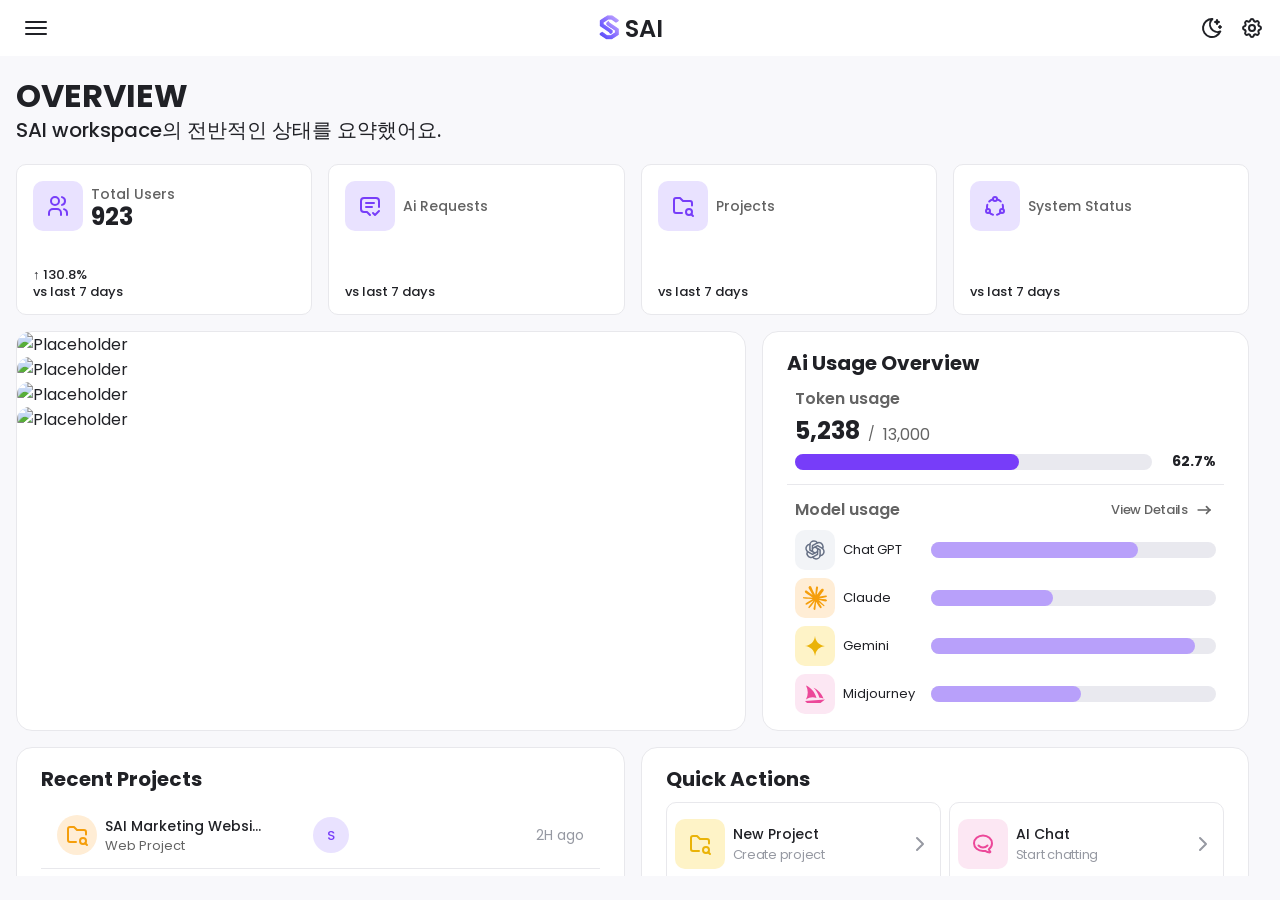
==== commit 84fa5ed9: "analytics 수정" ====
--- a/sai/index.html
+++ b/sai/index.html
@@ -154,7 +154,7 @@
                             </div>
                         </article>
                     </section>
-                    <section class="sai-content-grid sai-content-grid--left">
+                    <section class="sai-content-grid sai-content-grid--6-4">
                         <article class="sai-content-card">
                             <div class="sai-card__body">
                                 <div class="swiper js-project-swiper">
@@ -413,7 +413,7 @@
                                         </div>
                                         <div class="sai-content-card__info">
                                             <p class="sai-content-card-title">New Project</p>
-                                            <p class="sai-content-card-category">Create a new Project</p>
+                                            <p class="sai-content-card-category">Create project</p>
                                         </div>
                                         <div class="sai-content-card__arrow">
                                             <span class="sai-nav-ico">
@@ -433,7 +433,7 @@
                                         </div>
                                         <div class="sai-content-card__info">
                                             <p class="sai-content-card-title">AI Chat</p>
-                                            <p class="sai-content-card-category">Start a conversation</p>
+                                            <p class="sai-content-card-category">Start chatting</p>
                                         </div>
                                         <div class="sai-content-card__arrow">
                                             <span class="sai-nav-ico">
@@ -452,8 +452,8 @@
                                             </span>
                                         </div>
                                         <div class="sai-content-card__info">
-                                            <p class="sai-content-card-title">Generate Image</p>
-                                            <p class="sai-content-card-category">Create with AI</p>
+                                            <p class="sai-content-card-title">Generate</p>
+                                            <p class="sai-content-card-category">Create images</p>
                                         </div>
                                         <div class="sai-content-card__arrow">
                                             <span class="sai-nav-ico">
@@ -472,8 +472,8 @@
                                             </span>
                                         </div>
                                         <div class="sai-content-card__info">
-                                            <p class="sai-content-card-title">Open Playground</p>
-                                            <p class="sai-content-card-category">Try samples</p>
+                                            <p class="sai-content-card-title">Playground</p>
+                                            <p class="sai-content-card-category">Try AI tools</p>
                                         </div>
                                         <div class="sai-content-card__arrow">
                                             <span class="sai-nav-ico">
@@ -492,8 +492,8 @@
                                             </span>
                                         </div>
                                         <div class="sai-content-card__info">
-                                            <p class="sai-content-card-title">View Documnets</p>
-                                            <p class="sai-content-card-category">Manage your files</p>
+                                            <p class="sai-content-card-title">Documnets</p>
+                                            <p class="sai-content-card-category">Manage files</p>
                                         </div>
                                         <div class="sai-content-card__arrow">
                                             <span class="sai-nav-ico">
@@ -512,8 +512,8 @@
                                             </span>
                                         </div>
                                         <div class="sai-content-card__info">
-                                            <p class="sai-content-card-title">Manage Users</p>
-                                            <p class="sai-content-card-category">Workspace settings</p>
+                                            <p class="sai-content-card-title">Users</p>
+                                            <p class="sai-content-card-category">Manage users</p>
                                         </div>
                                         <div class="sai-content-card__arrow">
                                             <span class="sai-nav-ico">
--- a/sai/assets/css/token.css
+++ b/sai/assets/css/token.css
@@ -3,18 +3,15 @@
 ======================================== */
 
 :root {
-
     /* ========================
        Font
     ======================== */
-
     --sai-font-family: "Poppins", "Pretendard Variable", sans-serif;
 
 
    /* ========================
       Brand
    ======================== */
-
    --color-primary: #773df9;
    --color-primary-hover: #0f0f0f;
    --color-primary-muted: #b8a0fa;
@@ -25,11 +22,9 @@
    /* ========================
       Background
    ======================== */
-
    --color-bg-page: #f8f8fb;
    --color-bg-surface: #ffffff;
    --color-bg-subtle: #e9e9ef;
-
    --color-bg-hover: #eeeef2;
    --color-bg-active: #f1edff;
 
@@ -37,7 +32,6 @@
    /* ========================
       Text
    ======================== */
-
    --color-text-primary: #202126;
    --color-text-secondary: #636363;
    --color-text-tertiary: #9699a2;
@@ -47,7 +41,6 @@
     /* ========================
        Border
     ======================== */
-
     --color-border: #e8e8ec;
     --color-divider: #eaecf0;
 
@@ -55,7 +48,6 @@
     /* ========================
        Typography
     ======================== */
-
     --font-size-xs: 12px;
     --font-size-sm: 13px;
     --font-size-md: 14px;
@@ -68,7 +60,6 @@
     /* ========================
        Font Weight
     ======================== */
-
     --font-weight-light: 300;
     --font-weight-regular: 400;
     --font-weight-medium: 500;
@@ -81,14 +72,12 @@
     /* ========================
        Spacing
     ======================== */
-
     --space: 4px;
 
 
     /* ========================
        Radius
     ======================== */
-
     --radius-sm: 6px;
     --radius-md: 10px;
     --radius-lg: 16px;
@@ -99,7 +88,6 @@
     /* ========================
        Shadow
     ======================== */
-
     --shadow-sm: 0 1px 2px rgba(16, 24, 40, 0.04);
     --shadow-md: 0 2px 8px rgba(16, 24, 40, 0.06);
     --shadow-lg: 0 8px 24px rgba(16, 24, 40, 0.10);
@@ -111,25 +99,18 @@
     ======================== */
     --color-mark-gray: #667085;
     --color-mark-gray-bg: #f2f4f7;
-
     --color-mark-red: #ef4444;
     --color-mark-red-bg: #fee2e2;
-
     --color-mark-orange: #f59e0b;
     --color-mark-orange-bg: #ffedd5;
-
     --color-mark-yellow: #eab308;
     --color-mark-yellow-bg: #fef3c7;
-
     --color-mark-green: #22c55e;
     --color-mark-green-bg: #dcfce7;
-
     --color-mark-blue: #3b82f6;
     --color-mark-blue-bg: #dbeafe;
-
     --color-mark-purple: #773df9;
     --color-mark-purple-bg: #e9e2ff;
-
     --color-mark-pink: #ec4899;
     --color-mark-pink-bg: #fce7f3;
 }
@@ -145,7 +126,6 @@
    /* ========================
       Brand
    ======================== */
-
    --color-primary: #6337c5;
    --color-primary-hover: #c4b5fd;
    --color-primary-muted: #522aaa;
@@ -155,11 +135,9 @@
    /* ========================
       Background
    ======================== */
-
    --color-bg-page: #0b0f1a;
    --color-bg-surface: #131827;
    --color-bg-subtle: #353a49;
-
    --color-bg-hover: #202738;
    --color-bg-active: #302747;
 
@@ -167,7 +145,6 @@
    /* ========================
       Text
    ======================== */
-
    --color-text-primary: #f5f5f7;
    --color-text-secondary: #a8abb4;
    --color-text-tertiary: #9295a0;
@@ -177,7 +154,6 @@
    /* ========================
       Border
    ======================== */
-
    --color-border: #292f40;
    --color-divider: #252b3a;
 
@@ -186,28 +162,20 @@
    /* ========================
       Mark
    ======================== */
-
    --color-mark-gray: #a3aab8;
    --color-mark-gray-bg: #252b38;
-
    --color-mark-red: #f87171;
    --color-mark-red-bg: #3b232b;
-
    --color-mark-orange: #fbbf74;
    --color-mark-orange-bg: #3d2d22;
-
    --color-mark-yellow: #facc15;
    --color-mark-yellow-bg: #3b3520;
-
    --color-mark-green: #4ade80;
    --color-mark-green-bg: #1e382d;
-
    --color-mark-blue: #60a5fa;
    --color-mark-blue-bg: #1e3048;
-
    --color-mark-purple: #b8a0fa;
    --color-mark-purple-bg: #302747;
-
    --color-mark-pink: #f472b6;
    --color-mark-pink-bg: #3d2638;
 
@@ -215,19 +183,17 @@
 }
 
 
-
-/* Tablet */
-@media (max-width: 1024px) {
+@media (max-width: 960px) {
     :root {
-        --font-size-3xl: 30px;
-    }
-}
-
-/* Mobile */
-@media (max-width: 767px) {
-    :root {
-        --font-size-xl: 18px;
-        --font-size-2xl: 22px;
-        --font-size-3xl: 26px;
+      /* ========================
+         Typography
+      ======================== */
+      --font-size-xs: 11px;
+      --font-size-sm: 12px;
+      --font-size-md: 13px;
+      --font-size-lg: 14px;
+      --font-size-xl: 18px;
+      --font-size-2xl: 20px;
+      --font-size-3xl: 28px;
     }
 }
--- a/sai/assets/css/common.css
+++ b/sai/assets/css/common.css
@@ -1,5 +1,5 @@
 /* ========================================
-   SAI Common css
+   Common Default
 ======================================== */
 html,
 body {
@@ -27,14 +27,15 @@
     white-space: nowrap;
     transform: scale(.01);
 }
-
-
-
-
-/* ========================================
-   Header Theme State
-======================================== */
-
+/* ========================================
+   Common Default
+======================================== */
+
+
+
+/* ========================================
+   Header Theme
+======================================== */
 html[data-theme="light"] {
     .sai-header__button--light {
         display: none;
@@ -54,18 +55,16 @@
         display: none;
     }
 }
-
-
-
-
-
-
-
-
-/* ========================================
-SAI Layout
-======================================== */
-
+/* ========================================
+   Header Theme
+======================================== */
+
+
+
+
+/* ========================================
+    Main Wrap Layout
+======================================== */
 #wrap {
     display: flex;
     flex-direction: column;
@@ -78,90 +77,10 @@
     border-radius: 16px;
     overflow: hidden;
     box-shadow: 0 8px 32px rgba(16, 24, 40, .06);
-
-
-    /* ========================================
-    SAI Header
-    ======================================== */
-    .sai-header {
-        position: relative;
-        z-index: 999;
-        .sai-header__inner {
-            display: flex;
-            flex-direction: row;
-            justify-content: flex-start;
-            padding: calc(var(--space)*3) calc(var(--space)*5);
-            background: var(--color-bg-surface);
-            border-bottom: 1px solid var(--color-border);
-            .sai-header__hamburger{
-                display: none;
-                width: 40px;
-                aspect-ratio: 1/1;
-                .sai-hamburger__button {
-                    display: block;
-                    position: relative;
-                    width: 40px;
-                    height: 40px;
-                    padding: 0;
-                    border: 0;
-                    background: transparent;
-                    cursor: pointer;
-                    span {
-                        position: absolute;
-                        left: 9px;
-                        width: 22px;
-                        height: 2px;
-                        border-radius: 2px;
-                        background: var(--color-text-primary);
-                        transition:
-                            top 0.25s ease,
-                            transform 0.25s ease,
-                            opacity 0.15s ease;
-                        &:nth-child(1) {
-                            top: 12px;
-                        }
-                        &:nth-child(2) {
-                            top: 19px;
-                        }
-                        &:nth-child(3) {
-                            top: 26px;
-                        }
-                    }
-                    &.is-active {
-                        span {
-                            &:nth-child(1) {
-                                top: 19px;
-                                transform: rotate(45deg);
-                            }
-
-                            &:nth-child(2) {
-                                opacity: 0;
-                            }
-
-                            &:nth-child(3) {
-                                top: 19px;
-                                transform: rotate(-45deg);
-                            }
-                        }
-                    }
-                }
-
-                @media (max-width: 1280px) {
-                    .sai-menu-btn {
-                        display: block;
-                    }
-                }
-            }
-        }
-        
-    }
     .sai-layout {
         display: flex;
         flex: 1;
         overflow: hidden;
-        /* ========================================
-        SAI Aside
-        ======================================== */
         .sai-aside {
             display: flex;
             flex: 0 0 280px;
@@ -344,7 +263,33 @@
                 .sai-aside__mo{
                     display: none;
                 }
-                @media screen and (max-width: 1280px) {
+            }
+        }
+    }
+    @media screen and (max-width: 1280px) {
+        display: block;
+        width: 100%;
+        height: 100%;
+        min-height: 0;
+        margin: 0;
+        border: none;
+        border-radius: unset;
+        box-shadow: none;
+        .sai-layout {
+            display: flex !important;
+            flex-direction: column;
+            height: 100%;
+            min-height: 0;
+            /* ========================================
+            SAI Aside
+            ======================================== */
+            .sai-aside {
+                padding: 0;
+                flex: unset;
+                .sai-aside__wrap {
+                    &.is-active {
+                        transform: translateX(0);
+                    }
                     body.is-aside-open {
                         overflow: hidden;
                     }
@@ -405,116 +350,67 @@
                             column-gap: calc(4*var(--space));
                         }
                     }
-
                 }
             }
         }
-    }
-    @media screen and (max-width: 1280px) {
-        display: block;
-        width: 100%;
-        height: 100%;
-        min-height: 0;
-        margin: 0;
-        border: none;
-        border-radius: unset;
-        box-shadow: none;
-        .sai-layout {
-            display: block;
-            /* ========================================
-            SAI Aside
-            ======================================== */
-            .sai-aside {
-                padding: 0;
-                flex: unset;
-                .sai-aside__wrap {
-                    &.is-active {
-                        transform: translateX(0);
-                    }
-                }
-            }
-        }
         .sai-aside__mo{
         }
     }
 }
+/* ========================================
+    Main Wrap Layout
+======================================== */
+
+
 
 /* *********************************
- * Menu Button
+ * ASIDE MENU
  * ********************************* */
-
 .sai-menu-button {
     display: flex;
     flex-direction: column;
     align-items: center;
     justify-content: center;
-    gap: 5px;
-
+    gap: var(--space);
     width: 40px;
     height: 40px;
     padding: 0;
-
     background: transparent;
     border: 0;
     border-radius: var(--radius-md);
     cursor: pointer;
-
     transition: background 0.2s ease;
-
     &:hover {
         background: var(--color-bg-hover);
     }
-
     .sai-menu-button__line {
         display: block;
         width: 22px;
         height: 2px;
-
         background: var(--color-text-primary);
         border-radius: var(--radius-full);
-
-        transition:
-            transform 0.3s ease,
-            opacity 0.2s ease;
-    }
-
-    /* Active */
-    &.is-active {
-        .sai-menu-button__line {
-            &:nth-child(1) {
-                transform: translateY(7px) rotate(45deg);
-            }
-
-            &:nth-child(2) {
-                opacity: 0;
-            }
-
-            &:nth-child(3) {
-                transform: translateY(-7px) rotate(-45deg);
-            }
-        }
-    }
-}
-
-@media (prefers-reduced-motion: reduce) {
-    .sai-menu-button,
-    .sai-menu-button__line {
-        transition: none;
-    }
-}
-/* *********************************
- * Aside Close Button
- * ********************************* */
-
+        transition: transform 0.3s ease, opacity 0.2s ease;
+    }
+
+}
 .sai-aside__close {
     display: none;
-}
-
-
-/* *********************************
- * Aside Overlay
- * ********************************* */
-
+    @media (max-width: 1280px) {
+        .sai-aside__close {
+            display: flex;
+            align-items: center;
+            justify-content: center;
+            width: 40px;
+            height: 40px;
+            color: var(--color-text-primary);
+            background: transparent;
+            border: 0;
+            cursor: pointer;
+        }
+
+    }
+
+}
 .sai-aside-overlay {
     position: fixed;
     inset: 0;
@@ -526,37 +422,20 @@
         opacity 0.3s ease,
         visibility 0.3s ease;
 }
-
 .sai-aside-overlay.is-open {
     opacity: 1;
     visibility: visible;
 }
-
-
 /* *********************************
- * Tablet / Mobile
+ * ASIDE MENU
  * ********************************* */
 
-@media (max-width: 1280px) {
-
-    .sai-aside__close {
-        display: flex;
-        align-items: center;
-        justify-content: center;
-        width: 40px;
-        height: 40px;
-        color: var(--color-text-primary);
-        background: transparent;
-        border: 0;
-        cursor: pointer;
-    }
-
-}
-
-/* ========================================
-   Mark
-======================================== */
-
+
+
+
+/* ========================================
+ * BOX ICON
+======================================== */
 .sai-mark {
     display: inline-flex;
     align-items: center;
@@ -637,14 +516,15 @@
     --mark-color: var(--color-mark-pink);
     --mark-bg: var(--color-mark-pink-bg);
 }
-
-
-
-/* ========================================
-   Button
-======================================== */
-
-
+/* ========================================
+ * BOX ICON
+======================================== */
+
+
+
+/* ========================================
+ * Button
+======================================== */
 .sai-button {
     div{
         display: flex;
@@ -679,18 +559,14 @@
         }
     }
 }
-
-
-
-
-
-
-
-/* ========================================
-   SVG ICO
-======================================== */
-
-
+/* ========================================
+ * Button
+======================================== */
+
+
+/* ========================================
+ * SVG ICO
+======================================== */
 .sai-nav-ico{
     display: flex;
     align-items: center;
@@ -714,64 +590,123 @@
     }
 }
 
-/* *********************************
- * Content Layout
- * ********************************* */
-
-.sai-content {
-    display: flex!important;
-    flex-direction: column!important;
-
-    flex: 1!important;
-    min-width: 0!important;
-    min-height: 0!important;
-
-    overflow: hidden!important;
-}
-
-/* 페이지 타이틀 */
-.sai-content__title {
-    flex-shrink: 0;
-}
-
-/* 스크롤 콘텐츠 */
-.sai-content__body {
-    flex: 1;
+
+
+
+
+/* ========================================
+   메인컨텐츠 레이아웃 디테일
+======================================== */
+.sai-content{
+    display: flex;
     min-width: 0;
     min-height: 0;
-
+    width: 100%;
+    padding: calc(10*var(--space));
     overflow-x: hidden;
     overflow-y: auto;
-
-    overscroll-behavior-y: contain;
-    scrollbar-gutter: stable;
-}
-
-@media (max-width: 1280px) {
-
-    .sai-layout {
-        display: flex !important;
+    flex-direction: column;
+    flex: 1;
+    overflow: hidden;
+    .sai-content__title{
+        display: flex;
         flex-direction: column;
-        height: 100%;
-        min-height: 0;
-    }
-
-    .sai-content {
-        flex: 1;
-        min-height: 0;
-
-        padding-top: 56px;
-
-        overflow: hidden;
-    }
-
-    .sai-content__title {
         flex-shrink: 0;
-    }
-
+        row-gap: calc(4*var(--space));
+        padding-bottom: calc(4*var(--space));
+        .sai-title__main{
+            font-size: var(--font-size-3xl);
+            line-height: 1;
+        }
+        .sai-title__desc{
+            font-size: var(--font-size-xl);
+            font-weight: var(--font-weight-medium);
+            line-height: 1;
+        }
+    }
     .sai-content__body {
         flex: 1;
+        min-width: 0;
         min-height: 0;
+        overflow-x: hidden;
         overflow-y: auto;
-    }
-}+        overscroll-behavior-y: contain;
+        scrollbar-gutter: stable;
+    }
+    @media (max-width: 1280px) {
+        padding: calc(20*var(--space)) calc(4*var(--space)) calc(6*var(--space));
+        .sai-content__title{
+            row-gap: calc(2*var(--space));
+            padding-bottom: calc(2*var(--space));
+            .sai-title__main{
+                font-size: var(--font-size-3xl);
+                line-height: 1;
+            }
+            .sai-title__desc{
+                font-size: var(--font-size-xl);
+                font-weight: var(--font-weight-medium);
+                line-height: 1;
+            }
+        }
+    }
+}
+/* ========================================
+   메인컨텐츠 레이아웃 디테일
+======================================== */
+
+
+
+
+
+/* ========================================
+ * 공통 탭
+======================================== */
+.sai-segment {
+    .sai-segment__list{
+        display: flex;
+        align-items: center;
+        gap: calc(1 * var(--space));
+        width: max-content;
+        margin: 0;
+        padding: calc(1 * var(--space));
+        list-style: none;
+        background: var(--color-bg-surface);
+        border: 1px solid var(--color-border);
+        border-radius: 8px;
+        .sai-segment__item{
+            .sai-segment__button{
+                display: flex;
+                align-items: center;
+                justify-content: center;
+                min-height: 44px;
+                padding: 0 calc(5 * var(--space));
+                color: var(--color-text-secondary);
+                background: transparent;
+                border: 0;
+                border-radius: 6px;
+                white-space: nowrap;
+                cursor: pointer;
+                transition: color 0.5s ease, background 0.5s ease;
+
+                &:hover {
+                    color: var(--color-primary);
+                    background: var(--color-primary-soft);
+                }
+
+                &.is-active {
+                    color: var(--color-primary);
+                    background: var(--color-primary-soft);
+                    font-weight: 600;
+                }
+
+                &:focus-visible {
+                    outline: 2px solid var(--color-primary);
+                    outline-offset: -2px;
+                }
+            }
+        }
+    }
+}
+/* ========================================
+ * 공통 탭
+======================================== */
--- a/sai/assets/css/content.css
+++ b/sai/assets/css/content.css
@@ -1,38 +1,18 @@
 
-
-
-
-.sai-content{
-    width: 100%;
-    padding: calc(10*var(--space));
-    overflow-x: hidden;
-    overflow-y: auto;
-    .sai-content__title{
-        display: flex;
-        flex-direction: column;
-        row-gap: calc(4*var(--space));
-        padding-bottom: calc(4*var(--space));
-        h1{
-            font-size: var(--font-size-3xl);
-            line-height: 1;
-        }
-        p{
-            font-size: var(--font-size-xl);
-            font-weight: var(--font-weight-medium);
-            line-height: 1;
-        }
-    }
     .sai-content-grid {
         display: grid;
-        gap: 16px;
+        gap: calc(4*var(--space));
         grid-template-columns: 5fr 5fr;
         gap: calc(6*var(--space));
         max-width: 1400px;
         margin: calc(6 * var(--space)) auto 0;
-        &.sai-content-grid--left{
+        &.sai-content-grid--7-3{
+            grid-template-columns: 7fr 3fr;
+        }
+        &.sai-content-grid--6-4{
             grid-template-columns: 6fr 4fr;
         }
-        &.sai-content-grid--right{
+        &.sai-content-grid--4-6{
             grid-template-columns: 4fr 6fr;
         }
         &.sai-content-grid--kpi{
@@ -75,6 +55,7 @@
                         display: flex;
                         flex-direction: column;
                         min-width: 100px;
+                        justify-content: flex-end;
                         align-items: flex-start ;
                         line-height: 1;
                         gap: var(--space);
@@ -258,6 +239,7 @@
                 .sai-content-card__list{
                     display: grid;
                     min-height: 0;
+                    flex: 1;
                     overflow-y: auto;
                     .sai-content-card__item{
                         display: flex;
@@ -322,20 +304,7 @@
                             font-size: var(--font-size-md);
                             color: var(--color-text-tertiary);
                             margin-left: auto;
-                        }
-                        .sai-content-card__status{
-                            min-width: 200px;
-                            &.operating{
-                                color: var(--color-status-green);
-                            }
-                            &.non-operating{
-                                color: var(--color-status-red);
-                            }
-                        }
-                        .sai-content-card__chart{
-                            max-width: 80px;
-                            min-width: 80px;
-                            margin-left: auto;
+                            padding-left: calc(4*var(--space));                            
                         }
                     }
                 }
@@ -369,146 +338,191 @@
                 }
             }
         }
-    }
-    @media (max-width: 1280px) {
-        overflow: hidden;
-        padding: calc((12 * var(--space)) + 32px) calc(6*var(--space)) calc(8*var(--space));
-        .sai-content-grid {
-            grid-template-columns: 1fr;
+        @media (max-width: 1280px) {
             gap: calc(4*var(--space));
-            margin: calc(4 * var(--space)) auto 0;
-            scrollbar-width: none;
-            &::-webkit-scrollbar {
-                display: none;
-            }
-            &.sai-content-grid--left{
+            margin: calc(4 * var(--space)) auto 0;   
+        }
+        @media screen and (max-width: 960px) {
+            grid-template-columns: 2fr;
+            &.sai-content-grid--6-4 {
                 grid-template-columns: 1fr;
-            }
-            &.sai-content-grid--right{
+            }&.sai-content-grid--4-6 {
                 grid-template-columns: 1fr;
             }
             &.sai-content-grid--kpi{
-            overflow-x: auto;
+                overflow-x: auto;
                 .kpi-card{
+                    min-width: 240px;
                     .kpi-card__body{
-                        min-width: 240px;
-                    }
-                    .kpi-card__chart{
-                        max-width: 70px;
+                        .kpi-card__meta{
+                            .kpi-card__change{
+                                &.is-up{
+                                    color: var(--color-status-green);
+                                }
+                            }
+                            .kpi-card__change.is-down{
+                                color: var(--color-status-red);
+                            }
+                        }
                     }
                 }
             }
             .sai-content-card {
                 .sai-card__body{
+                    .js-project-swiper{
+                        aspect-ratio: 16/7;
+                    }
                     .sai-content-card__list{
-                        flex: 1;
-                        min-height: 0;
-                        overflow-y: auto;
                         .sai-content-card__item{
-                            display: flex;
-                            min-width: max-content;
-                            justify-content: flex-start;
-                            align-items: center;
-                            padding: calc(3 * var(--space)) calc(4 * var(--space));
-                            column-gap: calc(2 * var(--space));
-                            border-bottom: 1px solid var(--color-border);
+                            column-gap: calc(4 * var(--space));
                             &:last-child{
                                 border-bottom: none;
                             }
-                            .sai-content-card__icon{
-                                display: flex;
-                                align-items: center;
-                                justify-content: center;
-                                flex-shrink: 0;
-                                width: 40px;
-                                height: 40px;
-                                margin-right: calc(2 * var(--space));
-                                color: var(--color-primary-soft);
-                                background: red;
-                                border-radius: var(--radius-full);
-                                svg,
-                                img {
-                                    display: block;
-                                    width: 22px;
-                                    height: 22px;
-                                }
-                            }
                             .sai-content-card__info{
-                                display: flex;
-                                flex-direction: column;
-                                justify-content: center;
-                                align-items: flex-start;
-                                gap: calc(var(--space)/2);
+                                .sai-content-card-title{
+                                    width: 240px;
+                                }
+                            }
+                        }
+                    }
+                    .sai-content-card__grid{
+                        grid-template-columns: repeat(3, 2fr);
+                    }
+                }
+            }
+        }
+        @media screen and (max-width: 768px) {
+            padding: 0;
+            &.sai-content-grid--kpi{
+                .kpi-card{
+                    min-width: 200px;
+                    .kpi-card__body{
+                        display: flex;
+                        padding: calc(2 * var(--space));
+                        .kpi-card__mark{
+                            width: 50px;
+                            margin-right: calc(2*var(--space));
+                        }
+                        .kpi-card__content{
+                            display: flex;
+                            flex-direction: column;
+                            align-items: flex-start;
+                            justify-content: center;
+                            min-width: calc(100% - (50px + 2 * var(--space)));
+                            .kpi-card__label{
+                                display: block;
+                                font-size: var(--font-size-md);
+                                font-weight: var(--font-weight-medium);
+                                color: var(--color-text-secondary);
+                            }
+                            .kpi-card__value{
+                                display: block;
+                                font-size: var(--font-size-2xl);
+                                font-weight: var(--font-weight-bold);
+                                color: var(--color-text-primary);
                                 line-height: 1;
-                                .sai-content-card-title{
-                                    width: 160px;
-                                    overflow: hidden;
-                                    white-space: nowrap;
-                                    text-overflow: ellipsis;
-                                    font-size: var(--font-size-md);
-                                    font-weight: var(--font-weight-medium);
-                                    line-height: 1.3;
-                                    color: var(--color-text-primary);
-                                }
-                                .sai-content-card-category{
-                                    font-size: var(--font-size-sm);
-                                    line-height: 1.2;
-                                    color: var(--color-text-secondary);
-                                }
-                            }
-                            .sai-content-card__members{
-                                display: flex;
-                                align-items: center;
-                                justify-content: flex-start;
-                                gap: var(--space);
-                                margin: 0 0 0 calc(10*var(--space));
-                            }
-                            .sai-content-card__date{
-                                font-size: var(--font-size-md);
-                                color: var(--color-text-tertiary);
-                                margin-left: auto;
-                            }
-                            .sai-content-card__status{
-                                min-width: 200px;
-                                &.operating{
+                            }
+                        }
+                        .kpi-card__meta{
+                            display: flex;
+                            flex-direction: column;
+                            min-width: 100px;
+                            justify-content: flex-end;
+                            align-items: flex-start ;
+                            line-height: 1;
+                            gap: var(--space);
+                            font-size: var(--font-size-sm);
+                            font-weight: var(--font-weight-medium);
+                            padding-top: calc(3 * var(--space));
+                            .kpi-card__change{
+                                &.is-up{
                                     color: var(--color-status-green);
                                 }
-                                &.non-operating{
-                                    color: var(--color-status-red);
-                                }
-                            }
-                            .sai-content-card__chart{
-                                max-width: 80px;
-                                min-width: 80px;
-                                margin-left: auto;
-                            }
+                            }
+                            .kpi-card__change.is-down{
+                                color: var(--color-status-red);
+                            }
+                        }
+                        .kpi-card__chart{
+                            min-width: calc(100% - (120px + 2 * var(--space)));
+                            margin-left: auto;
+                        }
+                    }
+                grid-template-columns: repeat(4, 1fr);
+                    .kpi-card__chart{
+                        max-width: 60px;
+                    }
+                }
+            }
+            .sai-content-card {
+                position: relative;
+                display: flex;
+                flex: 1;
+                flex-direction: column;
+                justify-content: space-around;
+                min-width: 0;
+                background: var(--color-bg-surface);
+                border: 1px solid var(--color-border);
+                border-radius: var(--radius-lg);
+                .sai-card__body{
+                    display: flex;
+                    flex-direction: column;
+                    gap: calc(2 * var(--space));  
+                    flex: 1;
+                    &.sai-card__body--padding{
+                        padding: calc(4 * var(--space));
+                    }
+                    .js-project-swiper{
+                        aspect-ratio: 16/9;
+                    }
+                    &.sai-card__body--progress{
+                        .sai-card__content{
+                            .sai-card__content--top{
+                                .sai-progress__track{
+                                    height: 12px;
+                                }
+                            }
+                            .sai-card__content--bottom{
+                                padding: 0 calc(2 * var(--space)) 0;
+                                .sai-progress__sub{
+                                    .sai-progress__track{
+                                        height: 12px;
+                                    }
+                                }
+                            }
+                        }
+                    }
+                    .sai-content-card__list{
+                        .sai-content-card__item{
+                            padding: calc(2 * var(--space));
                         }
                     }
                     .sai-content-card__grid{
                         display: grid;
                         grid-template-columns: repeat(2, 2fr);
                         gap: calc(2*var(--space));
-                        .sai-content-card__item{
-                            display: flex;
-                            flex-direction: row;
-                            align-items: center;
-                            padding: calc(4 * var(--space)) calc(2 * var(--space));
-                            gap: calc(2*var(--space));
-                            border: 1px solid var(--color-border);
-                            border-radius: var(--radius-md);
-                            .sai-content-card-title{
-                                font-size: var(--font-size-md);
-                                font-weight: var(--font-weight-medium);
-                                color: var(--color-text-primary);
-                            }
-                            .sai-content-card-category{
-                                font-size: var(--font-size-sm);
-                                color: var(--color-text-tertiary);
-                                letter-spacing: -0.02em;
-                            }
-                            .sai-content-card__arrow{
-                                margin-left: auto;
-                                color: var(--color-text-tertiary);
+                        .sai-content-card__item{              
+                            display: grid;
+                            padding: calc(2 * var(--space));              
+                            grid-template-columns: 1fr auto;
+                            grid-template-areas:
+                                "mark arrow"
+                                "info arrow";
+                            gap: calc(2 * var(--space));
+
+                            .sai-mark {
+                                grid-area: mark;
+                            }
+
+                            .sai-content-card__info {
+                                grid-area: info;
+                                min-width: 0;
+                            }
+
+                            .sai-content-card__arrow {
+                                grid-area: arrow;
+                                align-self: center;
+                                justify-self: end;
                             }
                         }
                     }
@@ -516,8 +530,4 @@
             }
         }
     }
-    @media (max-width: 640px) {
-        grid-template-columns: 1fr;
-    }
-}
 
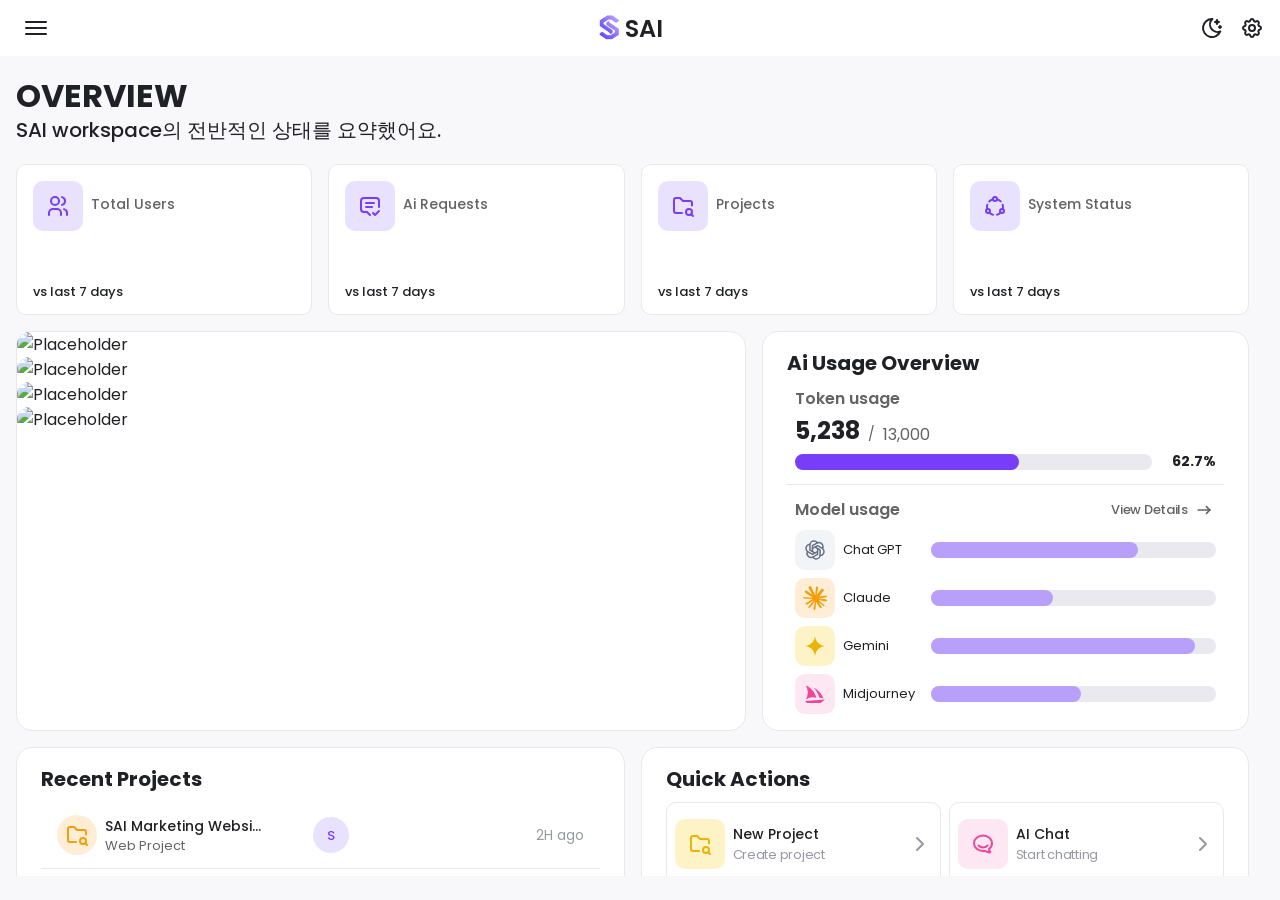
==== commit 4b4029f6: "sai 작업중" ====
--- a/sai/index.html
+++ b/sai/index.html
@@ -83,450 +83,450 @@
                             </article>
                             <article class="kpi-card" id="kpiRequests">
                                 <div class="kpi-card__body">
-                                <div class="kpi-card__mark">
-                                    <span class="sai-mark sai-mark--lg sai-mark--purple sai-mark--square">
-                                        <span class="sai-button__ico sai-nav-ico">
-                                            <svg class="sai-icon" aria-hidden="true">
-                                                <use href="/sai/assets/images/svg_ico.svg#ico_request"></use>
-                                            </svg>
+                                    <div class="kpi-card__mark">
+                                        <span class="sai-mark sai-mark--lg sai-mark--purple sai-mark--square">
+                                            <span class="sai-button__ico sai-nav-ico">
+                                                <svg class="sai-icon" aria-hidden="true">
+                                                    <use href="/sai/assets/images/svg_ico.svg#ico_request"></use>
+                                                </svg>
+                                            </span>
                                         </span>
-                                    </span>
-                                </div>
-                                <div class="kpi-card__content">
-                                    <span class="kpi-card__label">Ai Requests</span>
-                                    <strong class="kpi-card__value"></strong>
-                                </div>
-                                <div class="kpi-card__meta">
-                                    <span class="kpi-card__change"></span>
-                                    <span class="kpi-card__compare">vs last 7 days</span>
-                                </div>
-                                <div class="kpi-card__chart">
-                                    <canvas></canvas>
-                                </div>
-                            </div>
-                        </article>
-                        <article class="kpi-card" id="kpiProjects">
-                            <div class="kpi-card__body">
-                                <div class="kpi-card__mark">
-                                    <span class="sai-mark sai-mark--lg sai-mark--purple sai-mark--square">
-                                        <span class="sai-button__ico sai-nav-ico">
-                                            <svg class="sai-icon" aria-hidden="true">
-                                                <use href="/sai/assets/images/svg_ico.svg#ico_project"></use>
-                                            </svg>
-                                        </span>
-                                    </span>
-                                </div>
-                                <div class="kpi-card__content">
-                                    <span class="kpi-card__label">Projects</span>
-                                    <strong class="kpi-card__value"></strong>
-                                </div>
-                                <div class="kpi-card__meta">
-                                    <span class="kpi-card__change"></span>
-                                    <span class="kpi-card__compare">vs last 7 days</span>
-                                </div>
-                                <div class="kpi-card__chart">
-                                    <canvas></canvas>
-                                </div>
-                            </div>
-                        </article>
-                        <article class="kpi-card" id="kpiStatus">
-                            <div class="kpi-card__body">
-                                <div class="kpi-card__mark">
-                                    <span class="sai-mark sai-mark--lg sai-mark--purple sai-mark--square">
-                                        <span class="sai-button__ico sai-nav-ico">
-                                            <svg class="sai-icon" aria-hidden="true">
-                                                <use href="/sai/assets/images/svg_ico.svg#ico_status"></use>
-                                            </svg>
-                                        </span>
-                                    </span>
-                                </div>
-                                <div class="kpi-card__content">
-                                    <span class="kpi-card__label">System Status</span>
-                                    <strong class="kpi-card__value"></strong>
-                                </div>
-                                <div class="kpi-card__meta">
-                                    <span class="kpi-card__change"></span>
-                                    <span class="kpi-card__compare">vs last 7 days</span>
-                                </div>
-                                <div class="kpi-card__chart">
-                                    <canvas></canvas>
-                                </div>
-                            </div>
-                        </article>
-                    </section>
-                    <section class="sai-content-grid sai-content-grid--6-4">
-                        <article class="sai-content-card">
-                            <div class="sai-card__body">
-                                <div class="swiper js-project-swiper">
-                                    <div class="swiper-wrapper">
-                                        <div class="swiper-slide">
-                                            <img src="https://placehold.co/700x440" alt="Placeholder">
-                                        </div>
-                                        <div class="swiper-slide">
-                                            <img src="https://placehold.co/700x440" alt="Placeholder">
-                                        </div>
-                                        <div class="swiper-slide">
-                                            <img src="https://placehold.co/700x440" alt="Placeholder">
-                                        </div>
-                                        <div class="swiper-slide">
-                                            <img src="https://placehold.co/700x440" alt="Placeholder">
-                                        </div>
-                                    </div>
-                                    <div class="swiper-pagination"></div>
-                                </div>
-                            </div>
-                        </article>
-                        <article class="sai-content-card">
-                            <div class="sai-card__body sai-card__body--padding sai-card__body--progress">
-                                <div class="sai-card__title">
-                                    <h2 class="sai-card__title-main">Ai Usage Overview</h2>
-                                </div>
-                                <div class="sai-card__content">
-                                    <div class="sai-card__content--top">
-                                        <div class="sai-card__title">
-                                            <p class="sai-card__title-sub">Token usage</p>
-                                        </div>
-                                        <div class="sai-card__value">
-                                            <span class="sai-card__value--current">5,238</span>
-                                            <span class="sai-card__value--slash">/</span>
-                                            <span class="sai-card__value--total">13,000</span>
-                                        </div>
-                                        <div class="sai-progress__main">
-                                            <div class="sai-progress__track">
-                                                <div class="sai-progress__bar sai-progress__bar--total" style="--progress: 62.7%;"></div>
-                                            </div>
-                                            <div class="sai-progress__per">
-                                                <span class="sai-progress__text">62.7%</span>    
-                                            </div>
-                                        </div>
-                                    </div>
-                                    <div class="sai-card__content--bottom">
-                                        <div class="sai-card__title sai-card__title--flex">
-                                            <p class="sai-card__title-sub">Model usage</p>
-                                            <a href="#" role="button" class="sai-button">
-                                                <div>
-                                                    <span class="sai-button__txt">View Details
-                                                        <span class="sai-nav-ico sai-nav-ico-20">
-                                                            <svg class="sai-icon" aria-hidden="true">
-                                                                <use href="/sai/assets/images/svg_ico.svg#ico_line_arrow_right"></use>
-                                                            </svg>
-                                                        </span>
-                                                    </span>
-                                                </div>
-                                            </a>
-                                        </div>
-                                        <div class="sai-progress__sub">
-                                            <div class="sai-progress__sub--box">
-                                                <span class="sai-mark sai-mark--gray sai-mark--square">
-                                                    <span class="sai-button__ico sai-nav-ico">
-                                                        <svg class="sai-icon" aria-hidden="true">
-                                                            <use href="/sai/assets/images/svg_ico.svg#ico_gpt"></use>
-                                                        </svg>
-                                                    </span>
-                                                </span>
-                                                <div class="sai-progress__model">
-                                                    <span>Chat GPT</span>
-                                                </div>
-                                                <div class="sai-progress__track">
-                                                    <div class="sai-progress__bar sai-progress__bar--total" style="--progress: 72.7%;"></div>
-                                                </div>
-                                            </div>
-                                        </div>
-                                        <div class="sai-progress__sub">
-                                            <div class="sai-progress__sub--box">
-                                                <span class="sai-mark sai-mark--orange sai-mark--square">
-                                                    <span class="sai-button__ico sai-nav-ico">
-                                                        <svg class="sai-icon" aria-hidden="true">
-                                                            <use href="/sai/assets/images/svg_ico.svg#ico_claude"></use>
-                                                        </svg>
-                                                    </span>
-                                                </span>
-                                                <div class="sai-progress__model">
-                                                    <span>Claude</span>
-                                                </div>
-                                                <div class="sai-progress__track">
-                                                    <div class="sai-progress__bar sai-progress__bar--total" style="--progress: 42.7%;"></div>
-                                                </div>
-                                            </div>
-                                        </div>
-                                        <div class="sai-progress__sub">
-                                            <div class="sai-progress__sub--box">
-                                                <span class="sai-mark sai-mark--yellow sai-mark--square">
-                                                    <span class="sai-button__ico sai-nav-ico">
-                                                        <svg class="sai-icon" aria-hidden="true">
-                                                            <use href="/sai/assets/images/svg_ico.svg#ico_gemini"></use>
-                                                        </svg>
-                                                    </span>
-                                                </span>
-                                                <div class="sai-progress__model">
-                                                    <span>Gemini</span>
-                                                </div>
-                                                <div class="sai-progress__track">
-                                                    <div class="sai-progress__bar sai-progress__bar--total" style="--progress: 92.7%;"></div>
-                                                </div>
-                                            </div>
-                                        </div>
-                                        <div class="sai-progress__sub">
-                                            <div class="sai-progress__sub--box">
-                                                <span class="sai-mark sai-mark--pink sai-mark--square">
-                                                    <span class="sai-button__ico sai-nav-ico">
-                                                        <svg class="sai-icon" aria-hidden="true">
-                                                            <use href="/sai/assets/images/svg_ico.svg#ico_midjourney"></use>
-                                                        </svg>
-                                                    </span>
-                                                </span>
-                                                <div class="sai-progress__model">
-                                                    <span>Midjourney</span>
-                                                </div>
-                                                <div class="sai-progress__track">
-                                                    <div class="sai-progress__bar sai-progress__bar--total" style="--progress: 52.7%;"></div>
-                                                </div>
-                                            </div>
-                                        </div>
-                                    </div>
-                                </div>
-                            </div>
-                        </article>
-                    </section>
-                    <section class="sai-content-grid">
-                        <article class="sai-content-card">
-                            <div class="sai-card__body sai-card__body--padding">
-                                <div class="sai-card__title">
-                                    <h2 class="sai-card__title-main">Recent Projects</h2>
-                                </div>
-                                <ul class="sai-content-card__list">
-                                    <li class="sai-content-card__item">
-                                        <span class="sai-mark sai-mark--orange">
+                                    </div>
+                                    <div class="kpi-card__content">
+                                        <span class="kpi-card__label">Ai Requests</span>
+                                        <strong class="kpi-card__value"></strong>
+                                    </div>
+                                    <div class="kpi-card__meta">
+                                        <span class="kpi-card__change"></span>
+                                        <span class="kpi-card__compare">vs last 7 days</span>
+                                    </div>
+                                    <div class="kpi-card__chart">
+                                        <canvas></canvas>
+                                    </div>
+                                </div>
+                            </article>
+                            <article class="kpi-card" id="kpiProjects">
+                                <div class="kpi-card__body">
+                                    <div class="kpi-card__mark">
+                                        <span class="sai-mark sai-mark--lg sai-mark--purple sai-mark--square">
                                             <span class="sai-button__ico sai-nav-ico">
                                                 <svg class="sai-icon" aria-hidden="true">
                                                     <use href="/sai/assets/images/svg_ico.svg#ico_project"></use>
                                                 </svg>
                                             </span>
                                         </span>
-                                        <div class="sai-content-card__info">
-                                            <p class="sai-content-card-title">SAI Marketing Website</p>
-                                            <p class="sai-content-card-category">Web Project</p>
-                                        </div>
-                                        <div class="sai-content-card__members">
-                                            <div class="sai-mark sai-mark--md sai-mark--purple">
-                                                <span>S</span>
-                                            </div>
-                                        </div>
-                                        <div class="sai-content-card__date">
-                                            2H ago
-                                        </div>
-                                    </li>
-                                    <li class="sai-content-card__item">
-                                        <span class="sai-mark sai-mark--red">
+                                    </div>
+                                    <div class="kpi-card__content">
+                                        <span class="kpi-card__label">Projects</span>
+                                        <strong class="kpi-card__value"></strong>
+                                    </div>
+                                    <div class="kpi-card__meta">
+                                        <span class="kpi-card__change"></span>
+                                        <span class="kpi-card__compare">vs last 7 days</span>
+                                    </div>
+                                    <div class="kpi-card__chart">
+                                        <canvas></canvas>
+                                    </div>
+                                </div>
+                            </article>
+                            <article class="kpi-card" id="kpiStatus">
+                                <div class="kpi-card__body">
+                                    <div class="kpi-card__mark">
+                                        <span class="sai-mark sai-mark--lg sai-mark--purple sai-mark--square">
                                             <span class="sai-button__ico sai-nav-ico">
                                                 <svg class="sai-icon" aria-hidden="true">
-                                                    <use href="/sai/assets/images/svg_ico.svg#ico_prompt"></use>
+                                                    <use href="/sai/assets/images/svg_ico.svg#ico_status"></use>
                                                 </svg>
                                             </span>
                                         </span>
-                                        <div class="sai-content-card__info">
-                                            <p class="sai-content-card-title">AI prompt test</p>
-                                            <p class="sai-content-card-category">Prompt Studio</p>
+                                    </div>
+                                    <div class="kpi-card__content">
+                                        <span class="kpi-card__label">System Status</span>
+                                        <strong class="kpi-card__value"></strong>
+                                    </div>
+                                    <div class="kpi-card__meta">
+                                        <span class="kpi-card__change"></span>
+                                        <span class="kpi-card__compare">vs last 7 days</span>
+                                    </div>
+                                    <div class="kpi-card__chart">
+                                        <canvas></canvas>
+                                    </div>
+                                </div>
+                            </article>
+                        </section>
+                        <section class="sai-content-grid sai-content-grid--6-4">
+                            <article class="sai-content-card">
+                                <div class="sai-card__body">
+                                    <div class="swiper js-project-swiper">
+                                        <div class="swiper-wrapper">
+                                            <div class="swiper-slide">
+                                                <img src="https://placehold.co/700x440" alt="Placeholder">
+                                            </div>
+                                            <div class="swiper-slide">
+                                                <img src="https://placehold.co/700x440" alt="Placeholder">
+                                            </div>
+                                            <div class="swiper-slide">
+                                                <img src="https://placehold.co/700x440" alt="Placeholder">
+                                            </div>
+                                            <div class="swiper-slide">
+                                                <img src="https://placehold.co/700x440" alt="Placeholder">
+                                            </div>
                                         </div>
-                                        <div class="sai-content-card__members">
-                                            <div class="sai-mark sai-mark--md sai-mark--purple">
-                                                <span>S</span>
-                                            </div>
-                                            <div class="sai-mark sai-mark--md sai-mark--blue">
-                                                <span>Y</span>
-                                            </div>
-                                            <div class="sai-mark sai-mark--md sai-mark--gray">
-                                                <span>+3</span>
+                                        <div class="swiper-pagination"></div>
+                                    </div>
+                                </div>
+                            </article>
+                            <article class="sai-content-card">
+                                <div class="sai-card__body sai-card__body--padding sai-card__body--progress">
+                                    <div class="sai-card__title">
+                                        <h2 class="sai-card__title-main">Ai Usage Overview</h2>
+                                    </div>
+                                    <div class="sai-card__content">
+                                        <div class="sai-card__content--top">
+                                            <div class="sai-card__title">
+                                                <p class="sai-card__title-sub">Token usage</p>
+                                            </div>
+                                            <div class="sai-card__value">
+                                                <span class="sai-card__value--current">5,238</span>
+                                                <span class="sai-card__value--slash">/</span>
+                                                <span class="sai-card__value--total">13,000</span>
+                                            </div>
+                                            <div class="sai-progress__main">
+                                                <div class="sai-progress__track">
+                                                    <div class="sai-progress__bar sai-progress__bar--total" style="--progress: 62.7%;"></div>
+                                                </div>
+                                                <div class="sai-progress__per">
+                                                    <span class="sai-progress__text">62.7%</span>    
+                                                </div>
                                             </div>
                                         </div>
-                                        <div class="sai-content-card__date">
-                                            5H ago
+                                        <div class="sai-card__content--bottom">
+                                            <div class="sai-card__title sai-card__title--flex">
+                                                <p class="sai-card__title-sub">Model usage</p>
+                                                <a href="#" role="button" class="sai-button">
+                                                    <div>
+                                                        <span class="sai-button__txt">View Details
+                                                            <span class="sai-nav-ico sai-nav-ico-20">
+                                                                <svg class="sai-icon" aria-hidden="true">
+                                                                    <use href="/sai/assets/images/svg_ico.svg#ico_line_arrow_right"></use>
+                                                                </svg>
+                                                            </span>
+                                                        </span>
+                                                    </div>
+                                                </a>
+                                            </div>
+                                            <div class="sai-progress__sub">
+                                                <div class="sai-progress__sub--box">
+                                                    <span class="sai-mark sai-mark--gray sai-mark--square">
+                                                        <span class="sai-button__ico sai-nav-ico">
+                                                            <svg class="sai-icon" aria-hidden="true">
+                                                                <use href="/sai/assets/images/svg_ico.svg#ico_gpt"></use>
+                                                            </svg>
+                                                        </span>
+                                                    </span>
+                                                    <div class="sai-progress__model">
+                                                        <span>Chat GPT</span>
+                                                    </div>
+                                                    <div class="sai-progress__track">
+                                                        <div class="sai-progress__bar sai-progress__bar--total" style="--progress: 72.7%;"></div>
+                                                    </div>
+                                                </div>
+                                            </div>
+                                            <div class="sai-progress__sub">
+                                                <div class="sai-progress__sub--box">
+                                                    <span class="sai-mark sai-mark--orange sai-mark--square">
+                                                        <span class="sai-button__ico sai-nav-ico">
+                                                            <svg class="sai-icon" aria-hidden="true">
+                                                                <use href="/sai/assets/images/svg_ico.svg#ico_claude"></use>
+                                                            </svg>
+                                                        </span>
+                                                    </span>
+                                                    <div class="sai-progress__model">
+                                                        <span>Claude</span>
+                                                    </div>
+                                                    <div class="sai-progress__track">
+                                                        <div class="sai-progress__bar sai-progress__bar--total" style="--progress: 42.7%;"></div>
+                                                    </div>
+                                                </div>
+                                            </div>
+                                            <div class="sai-progress__sub">
+                                                <div class="sai-progress__sub--box">
+                                                    <span class="sai-mark sai-mark--yellow sai-mark--square">
+                                                        <span class="sai-button__ico sai-nav-ico">
+                                                            <svg class="sai-icon" aria-hidden="true">
+                                                                <use href="/sai/assets/images/svg_ico.svg#ico_gemini"></use>
+                                                            </svg>
+                                                        </span>
+                                                    </span>
+                                                    <div class="sai-progress__model">
+                                                        <span>Gemini</span>
+                                                    </div>
+                                                    <div class="sai-progress__track">
+                                                        <div class="sai-progress__bar sai-progress__bar--total" style="--progress: 92.7%;"></div>
+                                                    </div>
+                                                </div>
+                                            </div>
+                                            <div class="sai-progress__sub">
+                                                <div class="sai-progress__sub--box">
+                                                    <span class="sai-mark sai-mark--pink sai-mark--square">
+                                                        <span class="sai-button__ico sai-nav-ico">
+                                                            <svg class="sai-icon" aria-hidden="true">
+                                                                <use href="/sai/assets/images/svg_ico.svg#ico_midjourney"></use>
+                                                            </svg>
+                                                        </span>
+                                                    </span>
+                                                    <div class="sai-progress__model">
+                                                        <span>Midjourney</span>
+                                                    </div>
+                                                    <div class="sai-progress__track">
+                                                        <div class="sai-progress__bar sai-progress__bar--total" style="--progress: 52.7%;"></div>
+                                                    </div>
+                                                </div>
+                                            </div>
                                         </div>
-                                    </li>
-                                    <li class="sai-content-card__item">
-                                        <span class="sai-mark sai-mark--blue">
-                                            <span class="sai-button__ico sai-nav-ico">
-                                                <svg class="sai-icon" aria-hidden="true">
-                                                    <use href="/sai/assets/images/svg_ico.svg#ico_component"></use>
-                                                </svg>
-                                            </span>
-                                        </span>
-                                        <div class="sai-content-card__info">
-                                            <p class="sai-content-card-title">Making UI Components</p>
-                                            <p class="sai-content-card-category">UI Components</p>
-                                        </div>
-                                        <div class="sai-content-card__members">
-                                            <div class="sai-mark sai-mark--md sai-mark--purple">
-                                                <span>S</span>
-                                            </div>
-                                            <div class="sai-mark sai-mark--md sai-mark--red">
-                                                <span>H</span>
-                                            </div>
-                                            <div class="sai-mark sai-mark--md sai-mark--green">
-                                                <span>J</span>
-                                            </div>
-                                        </div>
-                                        <div class="sai-content-card__date">
-                                            2H ago
-                                        </div>
-                                    </li>
-                                    <li class="sai-content-card__item">
-                                        <span class="sai-mark sai-mark--green">
-                                            <span class="sai-button__ico sai-nav-ico">
-                                                <svg class="sai-icon" aria-hidden="true">
-                                                    <use href="/sai/assets/images/svg_ico.svg#ico_project"></use>
-                                                </svg>
-                                            </span>
-                                        </span>
-                                        <div class="sai-content-card__info">
-                                            <p class="sai-content-card-title">SAI Workspace Redesign</p>
-                                            <p class="sai-content-card-category">Web Project</p>
-                                        </div>
-                                        <div class="sai-content-card__members">
-                                            <div class="sai-mark sai-mark--md sai-mark--purple">
-                                                <span>S</span>
-                                            </div>
-                                            <div class="sai-mark sai-mark--md sai-mark--blue">
-                                                <span>Y</span>
-                                            </div>
-                                        </div>
-                                        <div class="sai-content-card__date">
-                                            5H ago
-                                        </div>
-                                    </li>
-                                </ul>
-                            </div>
-                        </article>
-                        <article class="sai-content-card">
-                            <div class="sai-card__body sai-card__body--padding">
-                                <div class="sai-card__title">
-                                    <h2 class="sai-card__title-main">Quick Actions</h2>
-                                </div>
-                                <ul class="sai-content-card__grid">
-                                    <li class="sai-content-card__item">
-                                        <div class="sai-mark sai-mark--lg sai-mark--yellow sai-mark--square">
-                                            <span class="sai-button__ico sai-nav-ico">
-                                                <svg class="sai-icon" aria-hidden="true">
-                                                    <use href="/sai/assets/images/svg_ico.svg#ico_project"></use>
-                                                </svg>
-                                            </span>
-                                        </div>
-                                        <div class="sai-content-card__info">
-                                            <p class="sai-content-card-title">New Project</p>
-                                            <p class="sai-content-card-category">Create project</p>
-                                        </div>
-                                        <div class="sai-content-card__arrow">
-                                            <span class="sai-nav-ico">
-                                                <svg class="sai-icon" aria-hidden="true">
-                                                    <use href="/sai/assets/images/svg_ico.svg#ico_arrow_right"></use>
-                                                </svg>
-                                            </span>
-                                        </div>
-                                    </li>
-                                    <li class="sai-content-card__item">
-                                        <div class="sai-mark sai-mark--lg sai-mark--pink sai-mark--square">
-                                            <span class="sai-button__ico sai-nav-ico">
-                                                <svg class="sai-icon" aria-hidden="true">
-                                                    <use href="/sai/assets/images/svg_ico.svg#ico_aiChat"></use>
-                                                </svg>
-                                            </span>
-                                        </div>
-                                        <div class="sai-content-card__info">
-                                            <p class="sai-content-card-title">AI Chat</p>
-                                            <p class="sai-content-card-category">Start chatting</p>
-                                        </div>
-                                        <div class="sai-content-card__arrow">
-                                            <span class="sai-nav-ico">
-                                                <svg class="sai-icon" aria-hidden="true">
-                                                    <use href="/sai/assets/images/svg_ico.svg#ico_arrow_right"></use>
-                                                </svg>
-                                            </span>
-                                        </div>
-                                    </li>
-                                    <li class="sai-content-card__item">
-                                        <div class="sai-mark sai-mark--lg sai-mark--red sai-mark--square">
-                                            <span class="sai-button__ico sai-nav-ico">
-                                                <svg class="sai-icon" aria-hidden="true">
-                                                    <use href="/sai/assets/images/svg_ico.svg#ico_generate"></use>
-                                                </svg>
-                                            </span>
-                                        </div>
-                                        <div class="sai-content-card__info">
-                                            <p class="sai-content-card-title">Generate</p>
-                                            <p class="sai-content-card-category">Create images</p>
-                                        </div>
-                                        <div class="sai-content-card__arrow">
-                                            <span class="sai-nav-ico">
-                                                <svg class="sai-icon" aria-hidden="true">
-                                                    <use href="/sai/assets/images/svg_ico.svg#ico_arrow_right"></use>
-                                                </svg>
-                                            </span>
-                                        </div>
-                                    </li>
-                                    <li class="sai-content-card__item">
-                                        <div class="sai-mark sai-mark--lg sai-mark--blue sai-mark--square">
-                                            <span class="sai-button__ico sai-nav-ico">
-                                                <svg class="sai-icon" aria-hidden="true">
-                                                    <use href="/sai/assets/images/svg_ico.svg#ico_playground"></use>
-                                                </svg>
-                                            </span>
-                                        </div>
-                                        <div class="sai-content-card__info">
-                                            <p class="sai-content-card-title">Playground</p>
-                                            <p class="sai-content-card-category">Try AI tools</p>
-                                        </div>
-                                        <div class="sai-content-card__arrow">
-                                            <span class="sai-nav-ico">
-                                                <svg class="sai-icon" aria-hidden="true">
-                                                    <use href="/sai/assets/images/svg_ico.svg#ico_arrow_right"></use>
-                                                </svg>
-                                            </span>
-                                        </div>
-                                    </li>
-                                    <li class="sai-content-card__item">
-                                        <div class="sai-mark sai-mark--lg sai-mark--gray sai-mark--square">
-                                            <span class="sai-button__ico sai-nav-ico">
-                                                <svg class="sai-icon" aria-hidden="true">
-                                                    <use href="/sai/assets/images/svg_ico.svg#ico_documents"></use>
-                                                </svg>
-                                            </span>
-                                        </div>
-                                        <div class="sai-content-card__info">
-                                            <p class="sai-content-card-title">Documnets</p>
-                                            <p class="sai-content-card-category">Manage files</p>
-                                        </div>
-                                        <div class="sai-content-card__arrow">
-                                            <span class="sai-nav-ico">
-                                                <svg class="sai-icon" aria-hidden="true">
-                                                    <use href="/sai/assets/images/svg_ico.svg#ico_arrow_right"></use>
-                                                </svg>
-                                            </span>
-                                        </div>
-                                    </li>
-                                    <li class="sai-content-card__item">
-                                        <div class="sai-mark sai-mark--lg sai-mark--purple sai-mark--square">
-                                            <span class="sai-button__ico sai-nav-ico">
-                                                <svg class="sai-icon" aria-hidden="true">
-                                                    <use href="/sai/assets/images/svg_ico.svg#ico_manage"></use>
-                                                </svg>
-                                            </span>
-                                        </div>
-                                        <div class="sai-content-card__info">
-                                            <p class="sai-content-card-title">Users</p>
-                                            <p class="sai-content-card-category">Manage users</p>
-                                        </div>
-                                        <div class="sai-content-card__arrow">
-                                            <span class="sai-nav-ico">
-                                                <svg class="sai-icon" aria-hidden="true">
-                                                    <use href="/sai/assets/images/svg_ico.svg#ico_arrow_right"></use>
-                                                </svg>
-                                            </span>
-                                        </div>
-                                    </li>
-                                </ul>
-                            </div>
-                        </article>
-                    </section>
+                                    </div>
+                                </div>
+                            </article>
+                        </section>
+                        <section class="sai-content-grid">
+                            <article class="sai-content-card">
+                                <div class="sai-card__body sai-card__body--padding">
+                                    <div class="sai-card__title">
+                                        <h2 class="sai-card__title-main">Recent Projects</h2>
+                                    </div>
+                                    <ul class="sai-content-card__list">
+                                        <li class="sai-content-card__item">
+                                            <span class="sai-mark sai-mark--orange">
+                                                <span class="sai-button__ico sai-nav-ico">
+                                                    <svg class="sai-icon" aria-hidden="true">
+                                                        <use href="/sai/assets/images/svg_ico.svg#ico_project"></use>
+                                                    </svg>
+                                                </span>
+                                            </span>
+                                            <div class="sai-content-card__info">
+                                                <p class="sai-content-card-title">SAI Marketing Website</p>
+                                                <p class="sai-content-card-category">Web Project</p>
+                                            </div>
+                                            <div class="sai-content-card__members">
+                                                <div class="sai-mark sai-mark--md sai-mark--purple">
+                                                    <span>S</span>
+                                                </div>
+                                            </div>
+                                            <div class="sai-content-card__date">
+                                                2H ago
+                                            </div>
+                                        </li>
+                                        <li class="sai-content-card__item">
+                                            <span class="sai-mark sai-mark--red">
+                                                <span class="sai-button__ico sai-nav-ico">
+                                                    <svg class="sai-icon" aria-hidden="true">
+                                                        <use href="/sai/assets/images/svg_ico.svg#ico_prompt"></use>
+                                                    </svg>
+                                                </span>
+                                            </span>
+                                            <div class="sai-content-card__info">
+                                                <p class="sai-content-card-title">AI prompt test</p>
+                                                <p class="sai-content-card-category">Prompt Studio</p>
+                                            </div>
+                                            <div class="sai-content-card__members">
+                                                <div class="sai-mark sai-mark--md sai-mark--purple">
+                                                    <span>S</span>
+                                                </div>
+                                                <div class="sai-mark sai-mark--md sai-mark--blue">
+                                                    <span>Y</span>
+                                                </div>
+                                                <div class="sai-mark sai-mark--md sai-mark--gray">
+                                                    <span>+3</span>
+                                                </div>
+                                            </div>
+                                            <div class="sai-content-card__date">
+                                                5H ago
+                                            </div>
+                                        </li>
+                                        <li class="sai-content-card__item">
+                                            <span class="sai-mark sai-mark--blue">
+                                                <span class="sai-button__ico sai-nav-ico">
+                                                    <svg class="sai-icon" aria-hidden="true">
+                                                        <use href="/sai/assets/images/svg_ico.svg#ico_component"></use>
+                                                    </svg>
+                                                </span>
+                                            </span>
+                                            <div class="sai-content-card__info">
+                                                <p class="sai-content-card-title">Making UI Components</p>
+                                                <p class="sai-content-card-category">UI Components</p>
+                                            </div>
+                                            <div class="sai-content-card__members">
+                                                <div class="sai-mark sai-mark--md sai-mark--purple">
+                                                    <span>S</span>
+                                                </div>
+                                                <div class="sai-mark sai-mark--md sai-mark--red">
+                                                    <span>H</span>
+                                                </div>
+                                                <div class="sai-mark sai-mark--md sai-mark--green">
+                                                    <span>J</span>
+                                                </div>
+                                            </div>
+                                            <div class="sai-content-card__date">
+                                                2H ago
+                                            </div>
+                                        </li>
+                                        <li class="sai-content-card__item">
+                                            <span class="sai-mark sai-mark--green">
+                                                <span class="sai-button__ico sai-nav-ico">
+                                                    <svg class="sai-icon" aria-hidden="true">
+                                                        <use href="/sai/assets/images/svg_ico.svg#ico_project"></use>
+                                                    </svg>
+                                                </span>
+                                            </span>
+                                            <div class="sai-content-card__info">
+                                                <p class="sai-content-card-title">SAI Workspace Redesign</p>
+                                                <p class="sai-content-card-category">Web Project</p>
+                                            </div>
+                                            <div class="sai-content-card__members">
+                                                <div class="sai-mark sai-mark--md sai-mark--purple">
+                                                    <span>S</span>
+                                                </div>
+                                                <div class="sai-mark sai-mark--md sai-mark--blue">
+                                                    <span>Y</span>
+                                                </div>
+                                            </div>
+                                            <div class="sai-content-card__date">
+                                                5H ago
+                                            </div>
+                                        </li>
+                                    </ul>
+                                </div>
+                            </article>
+                            <article class="sai-content-card">
+                                <div class="sai-card__body sai-card__body--padding">
+                                    <div class="sai-card__title">
+                                        <h2 class="sai-card__title-main">Quick Actions</h2>
+                                    </div>
+                                    <ul class="sai-content-card__grid">
+                                        <li class="sai-content-card__item">
+                                            <div class="sai-mark sai-mark--lg sai-mark--yellow sai-mark--square">
+                                                <span class="sai-button__ico sai-nav-ico">
+                                                    <svg class="sai-icon" aria-hidden="true">
+                                                        <use href="/sai/assets/images/svg_ico.svg#ico_project"></use>
+                                                    </svg>
+                                                </span>
+                                            </div>
+                                            <div class="sai-content-card__info">
+                                                <p class="sai-content-card-title">New Project</p>
+                                                <p class="sai-content-card-category">Create project</p>
+                                            </div>
+                                            <div class="sai-content-card__arrow">
+                                                <span class="sai-nav-ico">
+                                                    <svg class="sai-icon" aria-hidden="true">
+                                                        <use href="/sai/assets/images/svg_ico.svg#ico_arrow_right"></use>
+                                                    </svg>
+                                                </span>
+                                            </div>
+                                        </li>
+                                        <li class="sai-content-card__item">
+                                            <div class="sai-mark sai-mark--lg sai-mark--pink sai-mark--square">
+                                                <span class="sai-button__ico sai-nav-ico">
+                                                    <svg class="sai-icon" aria-hidden="true">
+                                                        <use href="/sai/assets/images/svg_ico.svg#ico_aiChat"></use>
+                                                    </svg>
+                                                </span>
+                                            </div>
+                                            <div class="sai-content-card__info">
+                                                <p class="sai-content-card-title">AI Chat</p>
+                                                <p class="sai-content-card-category">Start chatting</p>
+                                            </div>
+                                            <div class="sai-content-card__arrow">
+                                                <span class="sai-nav-ico">
+                                                    <svg class="sai-icon" aria-hidden="true">
+                                                        <use href="/sai/assets/images/svg_ico.svg#ico_arrow_right"></use>
+                                                    </svg>
+                                                </span>
+                                            </div>
+                                        </li>
+                                        <li class="sai-content-card__item">
+                                            <div class="sai-mark sai-mark--lg sai-mark--red sai-mark--square">
+                                                <span class="sai-button__ico sai-nav-ico">
+                                                    <svg class="sai-icon" aria-hidden="true">
+                                                        <use href="/sai/assets/images/svg_ico.svg#ico_generate"></use>
+                                                    </svg>
+                                                </span>
+                                            </div>
+                                            <div class="sai-content-card__info">
+                                                <p class="sai-content-card-title">Generate</p>
+                                                <p class="sai-content-card-category">Create images</p>
+                                            </div>
+                                            <div class="sai-content-card__arrow">
+                                                <span class="sai-nav-ico">
+                                                    <svg class="sai-icon" aria-hidden="true">
+                                                        <use href="/sai/assets/images/svg_ico.svg#ico_arrow_right"></use>
+                                                    </svg>
+                                                </span>
+                                            </div>
+                                        </li>
+                                        <li class="sai-content-card__item">
+                                            <div class="sai-mark sai-mark--lg sai-mark--blue sai-mark--square">
+                                                <span class="sai-button__ico sai-nav-ico">
+                                                    <svg class="sai-icon" aria-hidden="true">
+                                                        <use href="/sai/assets/images/svg_ico.svg#ico_playground"></use>
+                                                    </svg>
+                                                </span>
+                                            </div>
+                                            <div class="sai-content-card__info">
+                                                <p class="sai-content-card-title">Playground</p>
+                                                <p class="sai-content-card-category">Try AI tools</p>
+                                            </div>
+                                            <div class="sai-content-card__arrow">
+                                                <span class="sai-nav-ico">
+                                                    <svg class="sai-icon" aria-hidden="true">
+                                                        <use href="/sai/assets/images/svg_ico.svg#ico_arrow_right"></use>
+                                                    </svg>
+                                                </span>
+                                            </div>
+                                        </li>
+                                        <li class="sai-content-card__item">
+                                            <div class="sai-mark sai-mark--lg sai-mark--gray sai-mark--square">
+                                                <span class="sai-button__ico sai-nav-ico">
+                                                    <svg class="sai-icon" aria-hidden="true">
+                                                        <use href="/sai/assets/images/svg_ico.svg#ico_documents"></use>
+                                                    </svg>
+                                                </span>
+                                            </div>
+                                            <div class="sai-content-card__info">
+                                                <p class="sai-content-card-title">Documnets</p>
+                                                <p class="sai-content-card-category">Manage files</p>
+                                            </div>
+                                            <div class="sai-content-card__arrow">
+                                                <span class="sai-nav-ico">
+                                                    <svg class="sai-icon" aria-hidden="true">
+                                                        <use href="/sai/assets/images/svg_ico.svg#ico_arrow_right"></use>
+                                                    </svg>
+                                                </span>
+                                            </div>
+                                        </li>
+                                        <li class="sai-content-card__item">
+                                            <div class="sai-mark sai-mark--lg sai-mark--purple sai-mark--square">
+                                                <span class="sai-button__ico sai-nav-ico">
+                                                    <svg class="sai-icon" aria-hidden="true">
+                                                        <use href="/sai/assets/images/svg_ico.svg#ico_manage"></use>
+                                                    </svg>
+                                                </span>
+                                            </div>
+                                            <div class="sai-content-card__info">
+                                                <p class="sai-content-card-title">Users</p>
+                                                <p class="sai-content-card-category">Manage users</p>
+                                            </div>
+                                            <div class="sai-content-card__arrow">
+                                                <span class="sai-nav-ico">
+                                                    <svg class="sai-icon" aria-hidden="true">
+                                                        <use href="/sai/assets/images/svg_ico.svg#ico_arrow_right"></use>
+                                                    </svg>
+                                                </span>
+                                            </div>
+                                        </li>
+                                    </ul>
+                                </div>
+                            </article>
+                        </section>
                     </div>
                 </main>
             </div>
--- a/sai/assets/css/common.css
+++ b/sai/assets/css/common.css
@@ -655,9 +655,6 @@
 ======================================== */
 
 
-
-
-
 /* ========================================
  * 공통 탭
 ======================================== */
@@ -709,4 +706,48 @@
 }
 /* ========================================
  * 공통 탭
-======================================== */+======================================== */
+
+
+
+
+
+
+/* ========================================
+ * Date-pciker (달력 기능 커스텀)
+======================================== */
+.sai-date-picker {
+    input[type="date"] {
+        position: relative;
+        cursor: pointer;
+    }
+}
+.sai-date-picker input[type="date"]::-webkit-calendar-picker-indicator {
+    position: absolute;
+    inset: 0;
+    width: 100%;
+    height: 100%;
+    opacity: 0;
+    cursor: pointer;
+}
+
+/* ========================================
+ * Date-pciker (달력 기능 커스텀)
+======================================== */
+
+
+
+
+/* ========================================
+ * Canvas sizing (차트용)
+======================================== */
+canvas{
+    display: block;
+    width: 100% !important;     
+    height: 100% !important;
+}
+/* ========================================
+ * Date-pciker (달력 기능 커스텀)
+======================================== */
+
+
--- a/sai/assets/css/content.css
+++ b/sai/assets/css/content.css
@@ -37,6 +37,7 @@
                         align-items: flex-start;
                         justify-content: center;
                         min-width: calc(100% - (50px + 2 * var(--space)));
+                        gap: calc(1 * var(--space));
                         .kpi-card__label{
                             display: block;
                             font-size: var(--font-size-md);
@@ -92,6 +93,11 @@
             background: var(--color-bg-surface);
             border: 1px solid var(--color-border);
             border-radius: var(--radius-lg);
+            .sai-content-head{
+                display: flex;
+                flex-direction: row;
+                justify-content: space-between;
+            }
             .sai-card__body{
                 display: flex;
                 flex-direction: column;
@@ -531,3 +537,41 @@
         }
     }
 
+
+
+
+    .model-usage {
+    display: flex;
+    align-items: center;
+    gap: 24px;
+    min-width: 0;
+}
+
+.model-usage__chart {
+    position: relative;
+    flex: 0 0 220px;
+    width: 100%;
+    height: 220px;
+    min-width: 0;
+    min-height: 0;
+}
+
+.model-usage__chart canvas {
+    display: block;
+    width: 100% !important;
+    height: 100% !important;
+}
+
+.model-usage__legend {
+    flex: 1;
+    min-width: 0;
+}
+
+.model-usage__color {
+    display: inline-block;
+    flex: 0 0 8px;
+    width: 8px;
+    height: 8px;
+    border-radius: 50%;
+    margin-right: 10px;
+}
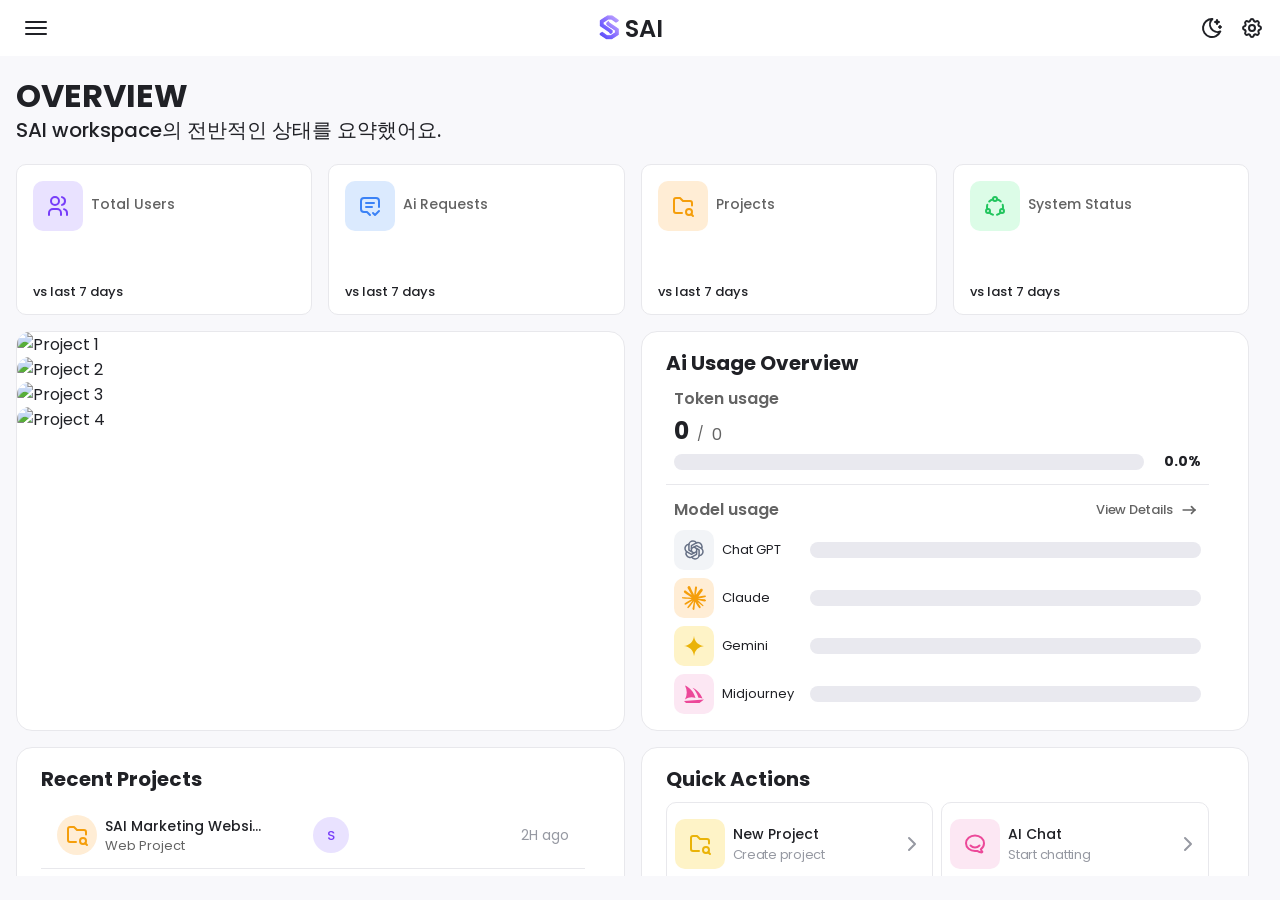
==== commit f15ed225: "SAI 추가 작업" ====
--- a/sai/index.html
+++ b/sai/index.html
@@ -1,45 +1,19 @@
+
 <!DOCTYPE html>
 <html lang="ko" data-theme="light">
-
-
-
-<!-- Page	Title	Desc
-Overview	Overview	Get a quick overview of your workspace.
-Analytics	Analytics	Track activity and performance at a glance.
-Favorites	Favorites	Quickly access your saved items.
-AI Chat	AI Chat	Chat with AI and explore your ideas.
-Prompt Studio	Prompt Studio	Create, test, and refine your prompts.
-Image Generator	Image Generator	Turn your ideas into images with AI.
-Projects	Projects	Organize and manage your projects.
-Documents	Documents	Create and manage your documents.
-Notes	Notes	Capture ideas and keep your notes organized.
-UI Components	UI Components	Explore reusable interface components.
-Design Tokens	Design Tokens	Manage the foundations of your design system.
-Animations	Animations	Explore motion and interaction patterns.
-Source	Source	Browse and manage your source files.
-Deploy	Deploy	Manage and track your deployments.
-API Monitor	API Monitor	Monitor API activity and performance.
-Documentation	Documentation	Find guides and references for SAI.
-Playground	Playground	Experiment with features in a sandbox.
-
--->
 <head>
     <meta charset="UTF-8">
     <meta name="viewport" content="width=device-width, initial-scale=1.0">
-
     <title>SAI Workspace | Sangho Portfolio</title>
-    <!-- Inter -->
+
+    <!-- Fonts -->
     <link rel="preconnect" href="https://fonts.googleapis.com">
     <link rel="preconnect" href="https://fonts.gstatic.com" crossorigin>
-    <link
-        href="https://fonts.googleapis.com/css2?family=Inter:ital,opsz,wght@0,14..32,100..900;1,14..32,100..900&display=swap"
-        rel="stylesheet">
-    <!-- Pretendard -->
-    <link rel="stylesheet" as="style" crossorigin
-        href="https://cdn.jsdelivr.net/gh/orioncactus/pretendard@v1.3.9/dist/web/variable/pretendardvariable-dynamic-subset.min.css">
-    <link href="https://fonts.googleapis.com/css2?family=Poppins:ital,wght@0,100;0,200;0,300;0,400;0,500;0,600;0,700;0,800;0,900;1,100;1,200;1,300;1,400;1,500;1,600;1,700;1,800;1,900&display=swap" rel="stylesheet">
+    <link href="https://fonts.googleapis.com/css2?family=Inter:wght@400;500;600;700&family=Poppins:wght@400;500;600;700;800&display=swap" rel="stylesheet">
+    <link rel="stylesheet" href="https://cdn.jsdelivr.net/gh/orioncactus/pretendard@v1.3.9/dist/web/variable/pretendardvariable-dynamic-subset.min.css">
+
     <!-- CSS -->
-     <link rel="stylesheet" href="https://cdn.jsdelivr.net/npm/swiper@12/swiper-bundle.min.css" />
+    <link rel="stylesheet" href="https://cdn.jsdelivr.net/npm/swiper@12/swiper-bundle.min.css">
     <link rel="stylesheet" href="/assets/css/reset.css">
     <link rel="stylesheet" href="/sai/assets/css/token.css">
     <link rel="stylesheet" href="/sai/assets/css/common.css">
@@ -47,499 +21,544 @@
 </head>
 
 <body>
-    <div id="wrap">
-        <div class="sai-layout">
-            <div class="sai-aside" data-include="./includes/aside.html"></div>
-                <main class="sai-content">
-                    <section class="sai-content__title">
-                        <h1 class="sai-title__main">OVERVIEW</h1>
-                        <p class="sai-title__desc">SAI workspace의 전반적인 상태를 요약했어요.</p>
-                    </section>
-                    <div class="sai-content__body">
-                        <section class="sai-content-grid sai-content-grid--kpi">
-                            <article class="kpi-card" id="kpiUsers">
-                                <div class="kpi-card__body">
-                                    <div class="kpi-card__mark">
-                                        <span class="sai-mark sai-mark--lg sai-mark--purple sai-mark--square">
-                                            <span class="sai-button__ico sai-nav-ico">
-                                                <svg class="sai-icon" aria-hidden="true">
-                                                    <use href="/sai/assets/images/svg_ico.svg#ico_user"></use>
-                                                </svg>
-                                            </span>
-                                        </span>
-                                    </div>
-                                    <div class="kpi-card__content">
-                                        <span class="kpi-card__label">Total Users</span>
-                                        <strong class="kpi-card__value"></strong>
-                                    </div>
-                                    <div class="kpi-card__meta">
-                                        <span class="kpi-card__change"></span>
-                                        <span class="kpi-card__compare">vs last 7 days</span>
-                                    </div>
-                                    <div class="kpi-card__chart">
-                                        <canvas></canvas>
+<div id="wrap">
+    <div class="sai-layout">
+        <div class="sai-aside" data-include="./includes/aside.html"></div>
+
+        <main class="sai-content">
+            <section class="sai-content__title">
+                <h1 class="sai-title__main">OVERVIEW</h1>
+                <p class="sai-title__desc">SAI workspace의 전반적인 상태를 요약했어요.</p>
+            </section>
+
+            <div class="sai-content__body">
+                <section class="sai-content-grid sai-content-grid--kpi">
+                    <article class="kpi-card" id="kpiUsers">
+                        <div class="kpi-card__body">
+                            <div class="kpi-card__mark">
+                                <span class="sai-mark sai-mark--lg sai-mark--purple sai-mark--square">
+                                    <span class="sai-button__ico sai-nav-ico">
+                                        <svg class="sai-icon" aria-hidden="true">
+                                            <use href="/sai/assets/images/svg_ico.svg#ico_user"></use>
+                                        </svg>
+                                    </span>
+                                </span>
+                            </div>
+                            <div class="kpi-card__content">
+                                <span class="kpi-card__label">Total Users</span>
+                                <strong class="kpi-card__value"></strong>
+                            </div>
+                            <div class="kpi-card__meta">
+                                <span class="kpi-card__change"></span>
+                                <span class="kpi-card__compare">vs last 7 days</span>
+                            </div>
+                            <div class="kpi-card__chart">
+                                <canvas></canvas>
+                            </div>
+                        </div>
+                    </article>
+                    <article class="kpi-card" id="kpiRequests">
+                        <div class="kpi-card__body">
+                            <div class="kpi-card__mark">
+                                <span class="sai-mark sai-mark--lg sai-mark--blue sai-mark--square">
+                                    <span class="sai-button__ico sai-nav-ico">
+                                        <svg class="sai-icon" aria-hidden="true">
+                                            <use href="/sai/assets/images/svg_ico.svg#ico_request"></use>
+                                        </svg>
+                                    </span>
+                                </span>
+                            </div>
+
+                            <div class="kpi-card__content">
+                                <span class="kpi-card__label">Ai Requests</span>
+                                <strong class="kpi-card__value"></strong>
+                            </div>
+
+                            <div class="kpi-card__meta">
+                                <span class="kpi-card__change"></span>
+                                <span class="kpi-card__compare">vs last 7 days</span>
+                            </div>
+
+                            <div class="kpi-card__chart">
+                                <canvas></canvas>
+                            </div>
+                        </div>
+                    </article>
+                    <article class="kpi-card" id="kpiProjects">
+                        <div class="kpi-card__body">
+                            <div class="kpi-card__mark">
+                                <span class="sai-mark sai-mark--lg sai-mark--orange sai-mark--square">
+                                    <span class="sai-button__ico sai-nav-ico">
+                                        <svg class="sai-icon" aria-hidden="true">
+                                            <use href="/sai/assets/images/svg_ico.svg#ico_project"></use>
+                                        </svg>
+                                    </span>
+                                </span>
+                            </div>
+
+                            <div class="kpi-card__content">
+                                <span class="kpi-card__label">Projects</span>
+                                <strong class="kpi-card__value"></strong>
+                            </div>
+
+                            <div class="kpi-card__meta">
+                                <span class="kpi-card__change"></span>
+                                <span class="kpi-card__compare">vs last 7 days</span>
+                            </div>
+
+                            <div class="kpi-card__chart">
+                                <canvas></canvas>
+                            </div>
+                        </div>
+                    </article>
+                    <article class="kpi-card" id="kpiStatus">
+                        <div class="kpi-card__body">
+                            <div class="kpi-card__mark">
+                                <span class="sai-mark sai-mark--lg sai-mark--green sai-mark--square">
+                                    <span class="sai-button__ico sai-nav-ico">
+                                        <svg class="sai-icon" aria-hidden="true">
+                                            <use href="/sai/assets/images/svg_ico.svg#ico_status"></use>
+                                        </svg>
+                                    </span>
+                                </span>
+                            </div>
+
+                            <div class="kpi-card__content">
+                                <span class="kpi-card__label">System Status</span>
+                                <strong class="kpi-card__value"></strong>
+                            </div>
+
+                            <div class="kpi-card__meta">
+                                <span class="kpi-card__change"></span>
+                                <span class="kpi-card__compare">vs last 7 days</span>
+                            </div>
+
+                            <div class="kpi-card__chart">
+                                <canvas></canvas>
+                            </div>
+                        </div>
+                    </article>
+                </section>
+                <section class="sai-content-grid ">
+                    <article class="sai-content-card">
+                        <div class="sai-content__body">
+                            <div class="swiper js-project-swiper">
+                                <div class="swiper-wrapper">
+                                    <div class="swiper-slide">
+                                        <img src="https://placehold.co/700x340" alt="Project 1">
+                                    </div>
+                                    <div class="swiper-slide">
+                                        <img src="https://placehold.co/700x340" alt="Project 2">
+                                    </div>
+                                    <div class="swiper-slide">
+                                        <img src="https://placehold.co/700x340" alt="Project 3">
+                                    </div>
+                                    <div class="swiper-slide">
+                                        <img src="https://placehold.co/700x340" alt="Project 4">
                                     </div>
                                 </div>
-                            </article>
-                            <article class="kpi-card" id="kpiRequests">
-                                <div class="kpi-card__body">
-                                    <div class="kpi-card__mark">
-                                        <span class="sai-mark sai-mark--lg sai-mark--purple sai-mark--square">
-                                            <span class="sai-button__ico sai-nav-ico">
-                                                <svg class="sai-icon" aria-hidden="true">
-                                                    <use href="/sai/assets/images/svg_ico.svg#ico_request"></use>
-                                                </svg>
-                                            </span>
-                                        </span>
-                                    </div>
-                                    <div class="kpi-card__content">
-                                        <span class="kpi-card__label">Ai Requests</span>
-                                        <strong class="kpi-card__value"></strong>
-                                    </div>
-                                    <div class="kpi-card__meta">
-                                        <span class="kpi-card__change"></span>
-                                        <span class="kpi-card__compare">vs last 7 days</span>
-                                    </div>
-                                    <div class="kpi-card__chart">
-                                        <canvas></canvas>
+                                <div class="swiper-pagination"></div>
+                            </div>
+                        </div>
+                    </article>
+                    <article
+                        class="sai-content-card js-ai-usage-overview" data-token-quota="">
+                        <div class="sai-content__body sai-content__body--padding sai-content__body--progress">
+                            <div class="sai-card__title">
+                                <h2 class="sai-card__title-main">Ai Usage Overview</h2>
+                            </div>
+                            <div class="sai-card__content">
+                                <div class="sai-card__content--top">
+                                    <div class="sai-card__title">
+                                        <p class="sai-card__title-sub">Token usage</p>
+                                    </div>
+                                    <div class="sai-card__value">
+                                        <span class="sai-card__value--current">0</span>
+                                        <span class="sai-card__value--slash">/</span>
+                                        <span class="sai-card__value--total">0</span>
+                                    </div>
+                                    <div class="sai-progress__main">
+                                        <div class="sai-progress__track">
+                                            <div
+                                                class="sai-progress__bar sai-progress__bar--total"
+                                                style="--progress: 0%;"
+                                            ></div>
+                                        </div>
+                                        <div class="sai-progress__per">
+                                            <span class="sai-progress__text">0.0%</span>
+                                        </div>
                                     </div>
                                 </div>
-                            </article>
-                            <article class="kpi-card" id="kpiProjects">
-                                <div class="kpi-card__body">
-                                    <div class="kpi-card__mark">
-                                        <span class="sai-mark sai-mark--lg sai-mark--purple sai-mark--square">
-                                            <span class="sai-button__ico sai-nav-ico">
-                                                <svg class="sai-icon" aria-hidden="true">
-                                                    <use href="/sai/assets/images/svg_ico.svg#ico_project"></use>
-                                                </svg>
-                                            </span>
-                                        </span>
-                                    </div>
-                                    <div class="kpi-card__content">
-                                        <span class="kpi-card__label">Projects</span>
-                                        <strong class="kpi-card__value"></strong>
-                                    </div>
-                                    <div class="kpi-card__meta">
-                                        <span class="kpi-card__change"></span>
-                                        <span class="kpi-card__compare">vs last 7 days</span>
-                                    </div>
-                                    <div class="kpi-card__chart">
-                                        <canvas></canvas>
-                                    </div>
-                                </div>
-                            </article>
-                            <article class="kpi-card" id="kpiStatus">
-                                <div class="kpi-card__body">
-                                    <div class="kpi-card__mark">
-                                        <span class="sai-mark sai-mark--lg sai-mark--purple sai-mark--square">
-                                            <span class="sai-button__ico sai-nav-ico">
-                                                <svg class="sai-icon" aria-hidden="true">
-                                                    <use href="/sai/assets/images/svg_ico.svg#ico_status"></use>
-                                                </svg>
-                                            </span>
-                                        </span>
-                                    </div>
-                                    <div class="kpi-card__content">
-                                        <span class="kpi-card__label">System Status</span>
-                                        <strong class="kpi-card__value"></strong>
-                                    </div>
-                                    <div class="kpi-card__meta">
-                                        <span class="kpi-card__change"></span>
-                                        <span class="kpi-card__compare">vs last 7 days</span>
-                                    </div>
-                                    <div class="kpi-card__chart">
-                                        <canvas></canvas>
-                                    </div>
-                                </div>
-                            </article>
-                        </section>
-                        <section class="sai-content-grid sai-content-grid--6-4">
-                            <article class="sai-content-card">
-                                <div class="sai-card__body">
-                                    <div class="swiper js-project-swiper">
-                                        <div class="swiper-wrapper">
-                                            <div class="swiper-slide">
-                                                <img src="https://placehold.co/700x440" alt="Placeholder">
-                                            </div>
-                                            <div class="swiper-slide">
-                                                <img src="https://placehold.co/700x440" alt="Placeholder">
-                                            </div>
-                                            <div class="swiper-slide">
-                                                <img src="https://placehold.co/700x440" alt="Placeholder">
-                                            </div>
-                                            <div class="swiper-slide">
-                                                <img src="https://placehold.co/700x440" alt="Placeholder">
-                                            </div>
-                                        </div>
-                                        <div class="swiper-pagination"></div>
-                                    </div>
-                                </div>
-                            </article>
-                            <article class="sai-content-card">
-                                <div class="sai-card__body sai-card__body--padding sai-card__body--progress">
-                                    <div class="sai-card__title">
-                                        <h2 class="sai-card__title-main">Ai Usage Overview</h2>
-                                    </div>
-                                    <div class="sai-card__content">
-                                        <div class="sai-card__content--top">
-                                            <div class="sai-card__title">
-                                                <p class="sai-card__title-sub">Token usage</p>
-                                            </div>
-                                            <div class="sai-card__value">
-                                                <span class="sai-card__value--current">5,238</span>
-                                                <span class="sai-card__value--slash">/</span>
-                                                <span class="sai-card__value--total">13,000</span>
-                                            </div>
-                                            <div class="sai-progress__main">
-                                                <div class="sai-progress__track">
-                                                    <div class="sai-progress__bar sai-progress__bar--total" style="--progress: 62.7%;"></div>
-                                                </div>
-                                                <div class="sai-progress__per">
-                                                    <span class="sai-progress__text">62.7%</span>    
-                                                </div>
-                                            </div>
-                                        </div>
-                                        <div class="sai-card__content--bottom">
-                                            <div class="sai-card__title sai-card__title--flex">
-                                                <p class="sai-card__title-sub">Model usage</p>
-                                                <a href="#" role="button" class="sai-button">
-                                                    <div>
-                                                        <span class="sai-button__txt">View Details
-                                                            <span class="sai-nav-ico sai-nav-ico-20">
-                                                                <svg class="sai-icon" aria-hidden="true">
-                                                                    <use href="/sai/assets/images/svg_ico.svg#ico_line_arrow_right"></use>
-                                                                </svg>
-                                                            </span>
-                                                        </span>
-                                                    </div>
-                                                </a>
-                                            </div>
-                                            <div class="sai-progress__sub">
-                                                <div class="sai-progress__sub--box">
-                                                    <span class="sai-mark sai-mark--gray sai-mark--square">
-                                                        <span class="sai-button__ico sai-nav-ico">
-                                                            <svg class="sai-icon" aria-hidden="true">
-                                                                <use href="/sai/assets/images/svg_ico.svg#ico_gpt"></use>
-                                                            </svg>
-                                                        </span>
+                                <div class="sai-card__content--bottom">
+
+                                    <div class="sai-card__title sai-card__title--flex">
+                                        <p class="sai-card__title-sub">Model usage</p>
+
+                                        <a href="#" role="button" class="sai-button">
+                                            <div>
+                                                <span class="sai-button__txt">
+                                                    View Details
+                                                    <span class="sai-nav-ico sai-nav-ico-20">
+                                                        <svg class="sai-icon" aria-hidden="true">
+                                                            <use href="/sai/assets/images/svg_ico.svg#ico_line_arrow_right"></use>
+                                                        </svg>
                                                     </span>
-                                                    <div class="sai-progress__model">
-                                                        <span>Chat GPT</span>
-                                                    </div>
-                                                    <div class="sai-progress__track">
-                                                        <div class="sai-progress__bar sai-progress__bar--total" style="--progress: 72.7%;"></div>
-                                                    </div>
-                                                </div>
-                                            </div>
-                                            <div class="sai-progress__sub">
-                                                <div class="sai-progress__sub--box">
-                                                    <span class="sai-mark sai-mark--orange sai-mark--square">
-                                                        <span class="sai-button__ico sai-nav-ico">
-                                                            <svg class="sai-icon" aria-hidden="true">
-                                                                <use href="/sai/assets/images/svg_ico.svg#ico_claude"></use>
-                                                            </svg>
-                                                        </span>
-                                                    </span>
-                                                    <div class="sai-progress__model">
-                                                        <span>Claude</span>
-                                                    </div>
-                                                    <div class="sai-progress__track">
-                                                        <div class="sai-progress__bar sai-progress__bar--total" style="--progress: 42.7%;"></div>
-                                                    </div>
-                                                </div>
-                                            </div>
-                                            <div class="sai-progress__sub">
-                                                <div class="sai-progress__sub--box">
-                                                    <span class="sai-mark sai-mark--yellow sai-mark--square">
-                                                        <span class="sai-button__ico sai-nav-ico">
-                                                            <svg class="sai-icon" aria-hidden="true">
-                                                                <use href="/sai/assets/images/svg_ico.svg#ico_gemini"></use>
-                                                            </svg>
-                                                        </span>
-                                                    </span>
-                                                    <div class="sai-progress__model">
-                                                        <span>Gemini</span>
-                                                    </div>
-                                                    <div class="sai-progress__track">
-                                                        <div class="sai-progress__bar sai-progress__bar--total" style="--progress: 92.7%;"></div>
-                                                    </div>
-                                                </div>
-                                            </div>
-                                            <div class="sai-progress__sub">
-                                                <div class="sai-progress__sub--box">
-                                                    <span class="sai-mark sai-mark--pink sai-mark--square">
-                                                        <span class="sai-button__ico sai-nav-ico">
-                                                            <svg class="sai-icon" aria-hidden="true">
-                                                                <use href="/sai/assets/images/svg_ico.svg#ico_midjourney"></use>
-                                                            </svg>
-                                                        </span>
-                                                    </span>
-                                                    <div class="sai-progress__model">
-                                                        <span>Midjourney</span>
-                                                    </div>
-                                                    <div class="sai-progress__track">
-                                                        <div class="sai-progress__bar sai-progress__bar--total" style="--progress: 52.7%;"></div>
-                                                    </div>
-                                                </div>
-                                            </div>
-                                        </div>
-                                    </div>
-                                </div>
-                            </article>
-                        </section>
-                        <section class="sai-content-grid">
-                            <article class="sai-content-card">
-                                <div class="sai-card__body sai-card__body--padding">
-                                    <div class="sai-card__title">
-                                        <h2 class="sai-card__title-main">Recent Projects</h2>
-                                    </div>
-                                    <ul class="sai-content-card__list">
-                                        <li class="sai-content-card__item">
-                                            <span class="sai-mark sai-mark--orange">
+                                                </span>
+                                            </div>
+                                        </a>
+                                    </div>
+                                    <div class="sai-progress__sub" data-model="gpt4o">
+                                        <div class="sai-progress__sub--box">
+                                            <span class="sai-mark sai-mark--gray sai-mark--square">
                                                 <span class="sai-button__ico sai-nav-ico">
                                                     <svg class="sai-icon" aria-hidden="true">
-                                                        <use href="/sai/assets/images/svg_ico.svg#ico_project"></use>
+                                                        <use href="/sai/assets/images/svg_ico.svg#ico_gpt"></use>
                                                     </svg>
                                                 </span>
                                             </span>
-                                            <div class="sai-content-card__info">
-                                                <p class="sai-content-card-title">SAI Marketing Website</p>
-                                                <p class="sai-content-card-category">Web Project</p>
-                                            </div>
-                                            <div class="sai-content-card__members">
-                                                <div class="sai-mark sai-mark--md sai-mark--purple">
-                                                    <span>S</span>
-                                                </div>
-                                            </div>
-                                            <div class="sai-content-card__date">
-                                                2H ago
-                                            </div>
-                                        </li>
-                                        <li class="sai-content-card__item">
-                                            <span class="sai-mark sai-mark--red">
+                                            <div class="sai-progress__model">
+                                                <span>Chat GPT</span>
+                                            </div>
+                                            <div class="sai-progress__track">
+                                                <div
+                                                    class="sai-progress__bar sai-progress__bar--total"
+                                                    style="--progress: 0%;"
+                                                ></div>
+                                            </div>
+                                        </div>
+                                    </div>
+                                    <div class="sai-progress__sub" data-model="claude">
+                                        <div class="sai-progress__sub--box">
+                                            <span class="sai-mark sai-mark--orange sai-mark--square">
                                                 <span class="sai-button__ico sai-nav-ico">
                                                     <svg class="sai-icon" aria-hidden="true">
-                                                        <use href="/sai/assets/images/svg_ico.svg#ico_prompt"></use>
+                                                        <use href="/sai/assets/images/svg_ico.svg#ico_claude"></use>
                                                     </svg>
                                                 </span>
                                             </span>
-                                            <div class="sai-content-card__info">
-                                                <p class="sai-content-card-title">AI prompt test</p>
-                                                <p class="sai-content-card-category">Prompt Studio</p>
-                                            </div>
-                                            <div class="sai-content-card__members">
-                                                <div class="sai-mark sai-mark--md sai-mark--purple">
-                                                    <span>S</span>
-                                                </div>
-                                                <div class="sai-mark sai-mark--md sai-mark--blue">
-                                                    <span>Y</span>
-                                                </div>
-                                                <div class="sai-mark sai-mark--md sai-mark--gray">
-                                                    <span>+3</span>
-                                                </div>
-                                            </div>
-                                            <div class="sai-content-card__date">
-                                                5H ago
-                                            </div>
-                                        </li>
-                                        <li class="sai-content-card__item">
-                                            <span class="sai-mark sai-mark--blue">
+
+                                            <div class="sai-progress__model">
+                                                <span>Claude</span>
+                                            </div>
+
+                                            <div class="sai-progress__track">
+                                                <div
+                                                    class="sai-progress__bar sai-progress__bar--total"
+                                                    style="--progress: 0%;"
+                                                ></div>
+                                            </div>
+                                        </div>
+                                    </div>
+
+                                    <!-- Gemini -->
+                                    <div class="sai-progress__sub" data-model="gemini">
+                                        <div class="sai-progress__sub--box">
+                                            <span class="sai-mark sai-mark--yellow sai-mark--square">
                                                 <span class="sai-button__ico sai-nav-ico">
                                                     <svg class="sai-icon" aria-hidden="true">
-                                                        <use href="/sai/assets/images/svg_ico.svg#ico_component"></use>
+                                                        <use href="/sai/assets/images/svg_ico.svg#ico_gemini"></use>
                                                     </svg>
                                                 </span>
                                             </span>
-                                            <div class="sai-content-card__info">
-                                                <p class="sai-content-card-title">Making UI Components</p>
-                                                <p class="sai-content-card-category">UI Components</p>
-                                            </div>
-                                            <div class="sai-content-card__members">
-                                                <div class="sai-mark sai-mark--md sai-mark--purple">
-                                                    <span>S</span>
-                                                </div>
-                                                <div class="sai-mark sai-mark--md sai-mark--red">
-                                                    <span>H</span>
-                                                </div>
-                                                <div class="sai-mark sai-mark--md sai-mark--green">
-                                                    <span>J</span>
-                                                </div>
-                                            </div>
-                                            <div class="sai-content-card__date">
-                                                2H ago
-                                            </div>
-                                        </li>
-                                        <li class="sai-content-card__item">
-                                            <span class="sai-mark sai-mark--green">
+
+                                            <div class="sai-progress__model">
+                                                <span>Gemini</span>
+                                            </div>
+
+                                            <div class="sai-progress__track">
+                                                <div
+                                                    class="sai-progress__bar sai-progress__bar--total"
+                                                    style="--progress: 0%;"
+                                                ></div>
+                                            </div>
+                                        </div>
+                                    </div>
+
+                                    <!-- Midjourney -->
+                                    <div class="sai-progress__sub" data-model="midjourney">
+                                        <div class="sai-progress__sub--box">
+                                            <span class="sai-mark sai-mark--pink sai-mark--square">
                                                 <span class="sai-button__ico sai-nav-ico">
                                                     <svg class="sai-icon" aria-hidden="true">
-                                                        <use href="/sai/assets/images/svg_ico.svg#ico_project"></use>
+                                                        <use href="/sai/assets/images/svg_ico.svg#ico_midjourney"></use>
                                                     </svg>
                                                 </span>
                                             </span>
-                                            <div class="sai-content-card__info">
-                                                <p class="sai-content-card-title">SAI Workspace Redesign</p>
-                                                <p class="sai-content-card-category">Web Project</p>
-                                            </div>
-                                            <div class="sai-content-card__members">
-                                                <div class="sai-mark sai-mark--md sai-mark--purple">
-                                                    <span>S</span>
-                                                </div>
-                                                <div class="sai-mark sai-mark--md sai-mark--blue">
-                                                    <span>Y</span>
-                                                </div>
-                                            </div>
-                                            <div class="sai-content-card__date">
-                                                5H ago
-                                            </div>
-                                        </li>
-                                    </ul>
+
+                                            <div class="sai-progress__model">
+                                                <span>Midjourney</span>
+                                            </div>
+
+                                            <div class="sai-progress__track">
+                                                <div
+                                                    class="sai-progress__bar sai-progress__bar--total"
+                                                    style="--progress: 0%;"
+                                                ></div>
+                                            </div>
+                                        </div>
+                                    </div>
+
                                 </div>
-                            </article>
-                            <article class="sai-content-card">
-                                <div class="sai-card__body sai-card__body--padding">
-                                    <div class="sai-card__title">
-                                        <h2 class="sai-card__title-main">Quick Actions</h2>
-                                    </div>
-                                    <ul class="sai-content-card__grid">
-                                        <li class="sai-content-card__item">
-                                            <div class="sai-mark sai-mark--lg sai-mark--yellow sai-mark--square">
-                                                <span class="sai-button__ico sai-nav-ico">
-                                                    <svg class="sai-icon" aria-hidden="true">
-                                                        <use href="/sai/assets/images/svg_ico.svg#ico_project"></use>
-                                                    </svg>
-                                                </span>
-                                            </div>
-                                            <div class="sai-content-card__info">
-                                                <p class="sai-content-card-title">New Project</p>
-                                                <p class="sai-content-card-category">Create project</p>
-                                            </div>
-                                            <div class="sai-content-card__arrow">
-                                                <span class="sai-nav-ico">
-                                                    <svg class="sai-icon" aria-hidden="true">
-                                                        <use href="/sai/assets/images/svg_ico.svg#ico_arrow_right"></use>
-                                                    </svg>
-                                                </span>
-                                            </div>
-                                        </li>
-                                        <li class="sai-content-card__item">
-                                            <div class="sai-mark sai-mark--lg sai-mark--pink sai-mark--square">
-                                                <span class="sai-button__ico sai-nav-ico">
-                                                    <svg class="sai-icon" aria-hidden="true">
-                                                        <use href="/sai/assets/images/svg_ico.svg#ico_aiChat"></use>
-                                                    </svg>
-                                                </span>
-                                            </div>
-                                            <div class="sai-content-card__info">
-                                                <p class="sai-content-card-title">AI Chat</p>
-                                                <p class="sai-content-card-category">Start chatting</p>
-                                            </div>
-                                            <div class="sai-content-card__arrow">
-                                                <span class="sai-nav-ico">
-                                                    <svg class="sai-icon" aria-hidden="true">
-                                                        <use href="/sai/assets/images/svg_ico.svg#ico_arrow_right"></use>
-                                                    </svg>
-                                                </span>
-                                            </div>
-                                        </li>
-                                        <li class="sai-content-card__item">
-                                            <div class="sai-mark sai-mark--lg sai-mark--red sai-mark--square">
-                                                <span class="sai-button__ico sai-nav-ico">
-                                                    <svg class="sai-icon" aria-hidden="true">
-                                                        <use href="/sai/assets/images/svg_ico.svg#ico_generate"></use>
-                                                    </svg>
-                                                </span>
-                                            </div>
-                                            <div class="sai-content-card__info">
-                                                <p class="sai-content-card-title">Generate</p>
-                                                <p class="sai-content-card-category">Create images</p>
-                                            </div>
-                                            <div class="sai-content-card__arrow">
-                                                <span class="sai-nav-ico">
-                                                    <svg class="sai-icon" aria-hidden="true">
-                                                        <use href="/sai/assets/images/svg_ico.svg#ico_arrow_right"></use>
-                                                    </svg>
-                                                </span>
-                                            </div>
-                                        </li>
-                                        <li class="sai-content-card__item">
-                                            <div class="sai-mark sai-mark--lg sai-mark--blue sai-mark--square">
-                                                <span class="sai-button__ico sai-nav-ico">
-                                                    <svg class="sai-icon" aria-hidden="true">
-                                                        <use href="/sai/assets/images/svg_ico.svg#ico_playground"></use>
-                                                    </svg>
-                                                </span>
-                                            </div>
-                                            <div class="sai-content-card__info">
-                                                <p class="sai-content-card-title">Playground</p>
-                                                <p class="sai-content-card-category">Try AI tools</p>
-                                            </div>
-                                            <div class="sai-content-card__arrow">
-                                                <span class="sai-nav-ico">
-                                                    <svg class="sai-icon" aria-hidden="true">
-                                                        <use href="/sai/assets/images/svg_ico.svg#ico_arrow_right"></use>
-                                                    </svg>
-                                                </span>
-                                            </div>
-                                        </li>
-                                        <li class="sai-content-card__item">
-                                            <div class="sai-mark sai-mark--lg sai-mark--gray sai-mark--square">
-                                                <span class="sai-button__ico sai-nav-ico">
-                                                    <svg class="sai-icon" aria-hidden="true">
-                                                        <use href="/sai/assets/images/svg_ico.svg#ico_documents"></use>
-                                                    </svg>
-                                                </span>
-                                            </div>
-                                            <div class="sai-content-card__info">
-                                                <p class="sai-content-card-title">Documnets</p>
-                                                <p class="sai-content-card-category">Manage files</p>
-                                            </div>
-                                            <div class="sai-content-card__arrow">
-                                                <span class="sai-nav-ico">
-                                                    <svg class="sai-icon" aria-hidden="true">
-                                                        <use href="/sai/assets/images/svg_ico.svg#ico_arrow_right"></use>
-                                                    </svg>
-                                                </span>
-                                            </div>
-                                        </li>
-                                        <li class="sai-content-card__item">
-                                            <div class="sai-mark sai-mark--lg sai-mark--purple sai-mark--square">
-                                                <span class="sai-button__ico sai-nav-ico">
-                                                    <svg class="sai-icon" aria-hidden="true">
-                                                        <use href="/sai/assets/images/svg_ico.svg#ico_manage"></use>
-                                                    </svg>
-                                                </span>
-                                            </div>
-                                            <div class="sai-content-card__info">
-                                                <p class="sai-content-card-title">Users</p>
-                                                <p class="sai-content-card-category">Manage users</p>
-                                            </div>
-                                            <div class="sai-content-card__arrow">
-                                                <span class="sai-nav-ico">
-                                                    <svg class="sai-icon" aria-hidden="true">
-                                                        <use href="/sai/assets/images/svg_ico.svg#ico_arrow_right"></use>
-                                                    </svg>
-                                                </span>
-                                            </div>
-                                        </li>
-                                    </ul>
-                                </div>
-                            </article>
-                        </section>
-                    </div>
-                </main>
+                            </div>
+                        </div>
+                    </article>
+                </section>
+
+                <!-- *********************************
+                     Recent Projects / Quick Actions
+                     ********************************* -->
+                <section class="sai-content-grid">
+
+                    <!-- Recent Projects -->
+                    <article class="sai-content-card">
+                        <div class="sai-content__body sai-content__body--padding">
+                            <div class="sai-card__title">
+                                <h2 class="sai-card__title-main">Recent Projects</h2>
+                            </div>
+
+                            <ul class="sai-content-card__list">
+
+                                <li class="sai-content-card__item">
+                                    <span class="sai-mark sai-mark--orange">
+                                        <span class="sai-button__ico sai-nav-ico">
+                                            <svg class="sai-icon" aria-hidden="true">
+                                                <use href="/sai/assets/images/svg_ico.svg#ico_project"></use>
+                                            </svg>
+                                        </span>
+                                    </span>
+                                    <div class="sai-content-card__info">
+                                        <p class="sai-content-card-title">SAI Marketing Website</p>
+                                        <p class="sai-content-card-category">Web Project</p>
+                                    </div>
+                                    <div class="sai-content-card__members">
+                                        <div class="sai-mark sai-mark--md sai-mark--purple">
+                                            <span>S</span>
+                                        </div>
+                                    </div>
+                                    <div class="sai-content-card__date">2H ago</div>
+                                </li>
+
+                                <li class="sai-content-card__item">
+                                    <span class="sai-mark sai-mark--red">
+                                        <span class="sai-button__ico sai-nav-ico">
+                                            <svg class="sai-icon" aria-hidden="true">
+                                                <use href="/sai/assets/images/svg_ico.svg#ico_prompt"></use>
+                                            </svg>
+                                        </span>
+                                    </span>
+                                    <div class="sai-content-card__info">
+                                        <p class="sai-content-card-title">AI prompt test</p>
+                                        <p class="sai-content-card-category">Prompt Studio</p>
+                                    </div>
+                                    <div class="sai-content-card__members">
+                                        <div class="sai-mark sai-mark--md sai-mark--purple"><span>S</span></div>
+                                        <div class="sai-mark sai-mark--md sai-mark--blue"><span>Y</span></div>
+                                        <div class="sai-mark sai-mark--md sai-mark--gray"><span>+3</span></div>
+                                    </div>
+                                    <div class="sai-content-card__date">5H ago</div>
+                                </li>
+
+                                <li class="sai-content-card__item">
+                                    <span class="sai-mark sai-mark--blue">
+                                        <span class="sai-button__ico sai-nav-ico">
+                                            <svg class="sai-icon" aria-hidden="true">
+                                                <use href="/sai/assets/images/svg_ico.svg#ico_component"></use>
+                                            </svg>
+                                        </span>
+                                    </span>
+                                    <div class="sai-content-card__info">
+                                        <p class="sai-content-card-title">Making UI Components</p>
+                                        <p class="sai-content-card-category">UI Components</p>
+                                    </div>
+                                    <div class="sai-content-card__members">
+                                        <div class="sai-mark sai-mark--md sai-mark--purple"><span>S</span></div>
+                                        <div class="sai-mark sai-mark--md sai-mark--red"><span>H</span></div>
+                                        <div class="sai-mark sai-mark--md sai-mark--green"><span>J</span></div>
+                                    </div>
+                                    <div class="sai-content-card__date">2H ago</div>
+                                </li>
+
+                                <li class="sai-content-card__item">
+                                    <span class="sai-mark sai-mark--green">
+                                        <span class="sai-button__ico sai-nav-ico">
+                                            <svg class="sai-icon" aria-hidden="true">
+                                                <use href="/sai/assets/images/svg_ico.svg#ico_project"></use>
+                                            </svg>
+                                        </span>
+                                    </span>
+                                    <div class="sai-content-card__info">
+                                        <p class="sai-content-card-title">SAI Workspace Redesign</p>
+                                        <p class="sai-content-card-category">Web Project</p>
+                                    </div>
+                                    <div class="sai-content-card__members">
+                                        <div class="sai-mark sai-mark--md sai-mark--purple"><span>S</span></div>
+                                        <div class="sai-mark sai-mark--md sai-mark--blue"><span>Y</span></div>
+                                    </div>
+                                    <div class="sai-content-card__date">5H ago</div>
+                                </li>
+
+                            </ul>
+                        </div>
+                    </article>
+
+                    <!-- Quick Actions -->
+                    <article class="sai-content-card">
+                        <div class="sai-content__body sai-content__body--padding">
+                            <div class="sai-card__title">
+                                <h2 class="sai-card__title-main">Quick Actions</h2>
+                            </div>
+
+                            <ul class="sai-content-card__grid">
+
+                                <!-- New Project -->
+                                <li class="sai-content-card__item">
+                                    <div class="sai-mark sai-mark--lg sai-mark--yellow sai-mark--square">
+                                        <span class="sai-button__ico sai-nav-ico">
+                                            <svg class="sai-icon" aria-hidden="true">
+                                                <use href="/sai/assets/images/svg_ico.svg#ico_project"></use>
+                                            </svg>
+                                        </span>
+                                    </div>
+                                    <div class="sai-content-card__info">
+                                        <p class="sai-content-card-title">New Project</p>
+                                        <p class="sai-content-card-category">Create project</p>
+                                    </div>
+                                    <div class="sai-content-card__arrow">
+                                        <span class="sai-nav-ico">
+                                            <svg class="sai-icon" aria-hidden="true">
+                                                <use href="/sai/assets/images/svg_ico.svg#ico_arrow_right"></use>
+                                            </svg>
+                                        </span>
+                                    </div>
+                                </li>
+
+                                <!-- AI Chat -->
+                                <li class="sai-content-card__item">
+                                    <div class="sai-mark sai-mark--lg sai-mark--pink sai-mark--square">
+                                        <span class="sai-button__ico sai-nav-ico">
+                                            <svg class="sai-icon" aria-hidden="true">
+                                                <use href="/sai/assets/images/svg_ico.svg#ico_aiChat"></use>
+                                            </svg>
+                                        </span>
+                                    </div>
+                                    <div class="sai-content-card__info">
+                                        <p class="sai-content-card-title">AI Chat</p>
+                                        <p class="sai-content-card-category">Start chatting</p>
+                                    </div>
+                                    <div class="sai-content-card__arrow">
+                                        <span class="sai-nav-ico">
+                                            <svg class="sai-icon" aria-hidden="true">
+                                                <use href="/sai/assets/images/svg_ico.svg#ico_arrow_right"></use>
+                                            </svg>
+                                        </span>
+                                    </div>
+                                </li>
+
+                                <!-- Generate -->
+                                <li class="sai-content-card__item">
+                                    <div class="sai-mark sai-mark--lg sai-mark--red sai-mark--square">
+                                        <span class="sai-button__ico sai-nav-ico">
+                                            <svg class="sai-icon" aria-hidden="true">
+                                                <use href="/sai/assets/images/svg_ico.svg#ico_generate"></use>
+                                            </svg>
+                                        </span>
+                                    </div>
+                                    <div class="sai-content-card__info">
+                                        <p class="sai-content-card-title">Generate</p>
+                                        <p class="sai-content-card-category">Create images</p>
+                                    </div>
+                                    <div class="sai-content-card__arrow">
+                                        <span class="sai-nav-ico">
+                                            <svg class="sai-icon" aria-hidden="true">
+                                                <use href="/sai/assets/images/svg_ico.svg#ico_arrow_right"></use>
+                                            </svg>
+                                        </span>
+                                    </div>
+                                </li>
+
+                                <!-- Playground -->
+                                <li class="sai-content-card__item">
+                                    <div class="sai-mark sai-mark--lg sai-mark--blue sai-mark--square">
+                                        <span class="sai-button__ico sai-nav-ico">
+                                            <svg class="sai-icon" aria-hidden="true">
+                                                <use href="/sai/assets/images/svg_ico.svg#ico_playground"></use>
+                                            </svg>
+                                        </span>
+                                    </div>
+                                    <div class="sai-content-card__info">
+                                        <p class="sai-content-card-title">Playground</p>
+                                        <p class="sai-content-card-category">Try AI tools</p>
+                                    </div>
+                                    <div class="sai-content-card__arrow">
+                                        <span class="sai-nav-ico">
+                                            <svg class="sai-icon" aria-hidden="true">
+                                                <use href="/sai/assets/images/svg_ico.svg#ico_arrow_right"></use>
+                                            </svg>
+                                        </span>
+                                    </div>
+                                </li>
+
+                                <!-- Documents -->
+                                <li class="sai-content-card__item">
+                                    <div class="sai-mark sai-mark--lg sai-mark--gray sai-mark--square">
+                                        <span class="sai-button__ico sai-nav-ico">
+                                            <svg class="sai-icon" aria-hidden="true">
+                                                <use href="/sai/assets/images/svg_ico.svg#ico_documents"></use>
+                                            </svg>
+                                        </span>
+                                    </div>
+                                    <div class="sai-content-card__info">
+                                        <p class="sai-content-card-title">Documnets</p>
+                                        <p class="sai-content-card-category">Manage files</p>
+                                    </div>
+                                    <div class="sai-content-card__arrow">
+                                        <span class="sai-nav-ico">
+                                            <svg class="sai-icon" aria-hidden="true">
+                                                <use href="/sai/assets/images/svg_ico.svg#ico_arrow_right"></use>
+                                            </svg>
+                                        </span>
+                                    </div>
+                                </li>
+
+                                <!-- Users -->
+                                <li class="sai-content-card__item">
+                                    <div class="sai-mark sai-mark--lg sai-mark--purple sai-mark--square">
+                                        <span class="sai-button__ico sai-nav-ico">
+                                            <svg class="sai-icon" aria-hidden="true">
+                                                <use href="/sai/assets/images/svg_ico.svg#ico_manage"></use>
+                                            </svg>
+                                        </span>
+                                    </div>
+                                    <div class="sai-content-card__info">
+                                        <p class="sai-content-card-title">Users</p>
+                                        <p class="sai-content-card-category">Manage users</p>
+                                    </div>
+                                    <div class="sai-content-card__arrow">
+                                        <span class="sai-nav-ico">
+                                            <svg class="sai-icon" aria-hidden="true">
+                                                <use href="/sai/assets/images/svg_ico.svg#ico_arrow_right"></use>
+                                            </svg>
+                                        </span>
+                                    </div>
+                                </li>
+
+                            </ul>
+                        </div>
+                    </article>
+                </section>
+
             </div>
-        </div>
+        </main>
     </div>
-    <script src="https://cdn.jsdelivr.net/npm/chart.js"></script>
-    <script src="https://cdn.jsdelivr.net/npm/swiper@12/swiper-bundle.min.js"></script>
-    <script defer src="/assets/js/include.js"></script>
-    <script defer src="/sai/assets/js/common.js"></script>
-    <script defer src="/sai/assets/js/chart.js"></script>
-    <script defer src="/sai/assets/js/overview.js"></script>
-
+</div>
+
+<!-- Scripts -->
+<script src="https://cdn.jsdelivr.net/npm/chart.js"></script>
+<script src="https://cdn.jsdelivr.net/npm/swiper@12/swiper-bundle.min.js"></script>
+<script defer src="/assets/js/include.js"></script>
+<script defer src="/sai/assets/js/common.js"></script>
+<script defer src="/sai/assets/js/chart.js"></script>
+<script defer src="/sai/assets/js/overview.js"></script>
 
 </body>
-
-</html>+</html>
--- a/sai/assets/css/common.css
+++ b/sai/assets/css/common.css
@@ -704,25 +704,31 @@
         }
     }
 }
-/* ========================================
- * 공통 탭
-======================================== */
-
-
-
-
-
-
-/* ========================================
- * Date-pciker (달력 기능 커스텀)
-======================================== */
-.sai-date-picker {
+
+
+/* ========================================
+ * 공통 데이트피커
+======================================== */
+.sai-date__picker {
+    position: relative;
+    color: red;
+    .sai-nav-ico{
+        position: absolute;
+        z-index: 1;
+        top: calc(1.5*var(--space));
+        left: calc(2*var(--space));
+    }
     input[type="date"] {
         position: relative;
         cursor: pointer;
-    }
-}
-.sai-date-picker input[type="date"]::-webkit-calendar-picker-indicator {
+        padding: calc(1 * var(--space)) calc(2 * var(--space)) calc(1 * var(--space)) calc(8 * var(--space));
+        background: var(--color-bg-surface);
+        border: 1px solid var(--color-border);
+        border-radius: 8px;
+    }
+}
+
+.sai-date__picker input[type="date"]::-webkit-calendar-picker-indicator {
     position: absolute;
     inset: 0;
     width: 100%;
@@ -738,16 +744,8 @@
 
 
 
-/* ========================================
- * Canvas sizing (차트용)
-======================================== */
-canvas{
-    display: block;
-    width: 100% !important;     
-    height: 100% !important;
-}
+
 /* ========================================
  * Date-pciker (달력 기능 커스텀)
 ======================================== */
-
-
+/* kpi-card__change is-up */
--- a/sai/assets/css/content.css
+++ b/sai/assets/css/content.css
@@ -93,17 +93,19 @@
             background: var(--color-bg-surface);
             border: 1px solid var(--color-border);
             border-radius: var(--radius-lg);
-            .sai-content-head{
+            .sai-content__head{
                 display: flex;
                 flex-direction: row;
                 justify-content: space-between;
             }
-            .sai-card__body{
+            .sai-content__body{
                 display: flex;
                 flex-direction: column;
                 gap: calc(2 * var(--space));  
                 flex: 1;
-                &.sai-card__body--padding{
+                min-width: 0; /* 추가 */
+                min-height: 0; /* 추가 */
+                &.sai-content__body--padding{
                     padding: calc(4 * var(--space)) calc(6 * var(--space));
                 }
                 .sai-card__title{
@@ -127,6 +129,10 @@
                 .js-project-swiper{
                     width: 100%;
                     height: 100%;
+            width: 100%;
+            height: 100%;
+            min-width: 0;
+            min-height: 0;
                     .swiper-wrapper{
                         .swiper-slide{
                             width: 100%;
@@ -149,7 +155,7 @@
                         }
                     }
                 }
-                &.sai-card__body--progress{
+                &.sai-content__body--progress{
                     .sai-card__content{
                         .sai-card__content--top{
                             border-bottom: 1px solid var(--color-border);
@@ -342,6 +348,10 @@
                         }
                     }
                 }
+                .sai-usage-chart{
+                    height: 100%;
+                }
+                
             }
         }
         @media (max-width: 1280px) {
@@ -374,7 +384,7 @@
                 }
             }
             .sai-content-card {
-                .sai-card__body{
+                .sai-content__body{
                     .js-project-swiper{
                         aspect-ratio: 16/7;
                     }
@@ -470,18 +480,18 @@
                 background: var(--color-bg-surface);
                 border: 1px solid var(--color-border);
                 border-radius: var(--radius-lg);
-                .sai-card__body{
+                .sai-content__body{
                     display: flex;
                     flex-direction: column;
                     gap: calc(2 * var(--space));  
                     flex: 1;
-                    &.sai-card__body--padding{
+                    &.sai-content__body--padding{
                         padding: calc(4 * var(--space));
                     }
                     .js-project-swiper{
                         aspect-ratio: 16/9;
                     }
-                    &.sai-card__body--progress{
+                    &.sai-content__body--progress{
                         .sai-card__content{
                             .sai-card__content--top{
                                 .sai-progress__track{
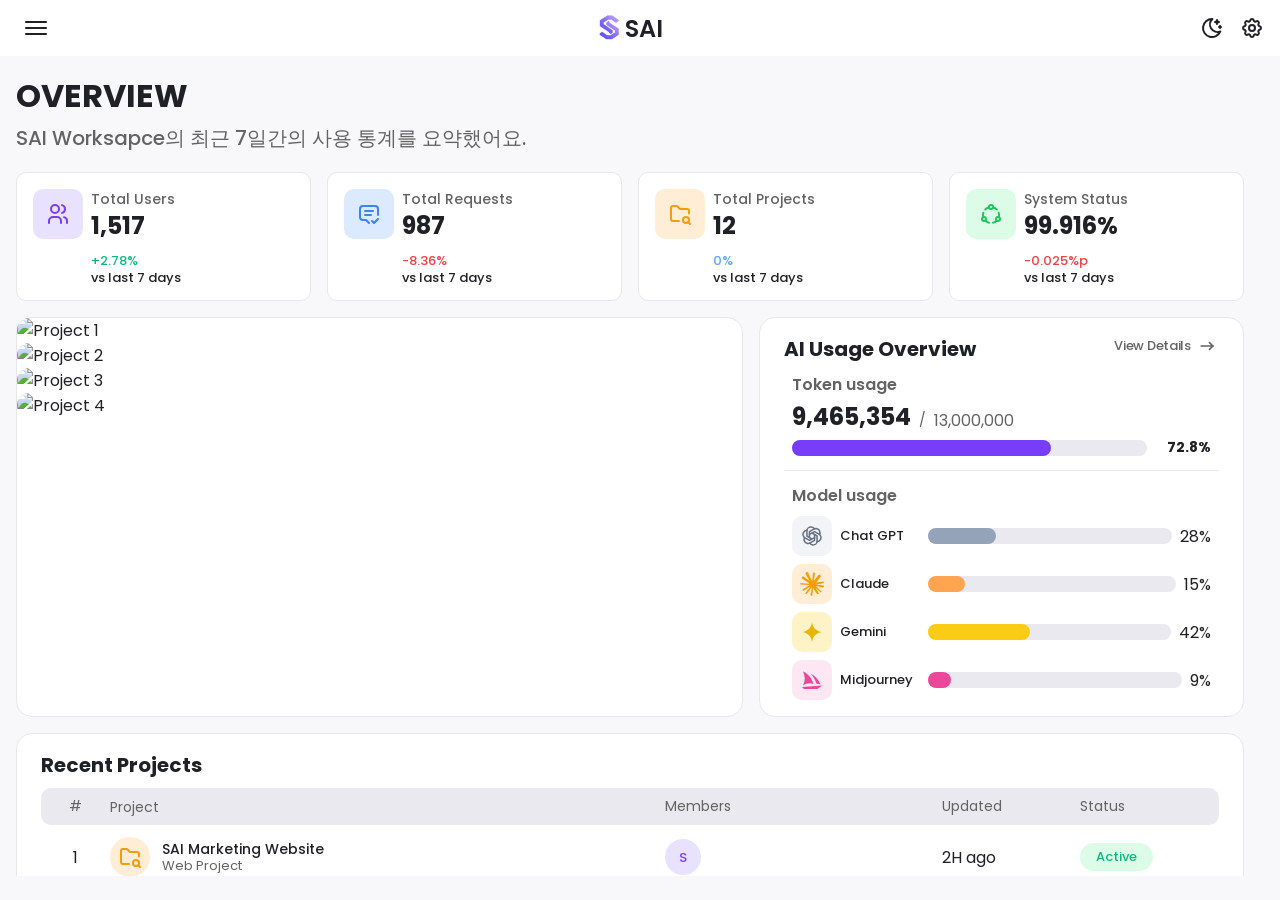
==== commit af53f706: "sai" ====
--- a/sai/index.html
+++ b/sai/index.html
@@ -24,16 +24,14 @@
 <div id="wrap">
     <div class="sai-layout">
         <div class="sai-aside" data-include="./includes/aside.html"></div>
-
         <main class="sai-content">
             <section class="sai-content__title">
                 <h1 class="sai-title__main">OVERVIEW</h1>
-                <p class="sai-title__desc">SAI workspace의 전반적인 상태를 요약했어요.</p>
+                <p class="sai-title__desc">SAI Worksapce의 최근 7일간의 사용 통계를 요약했어요.</p>
             </section>
-
-            <div class="sai-content__body">
+            <div class="sai-content__panel">
                 <section class="sai-content-grid sai-content-grid--kpi">
-                    <article class="kpi-card" id="kpiUsers">
+                    <article class="kpi-card" data-component="kpi" data-source="users.daily" data-metric="total" data-chart="mini" data-range="7d" data-color="purple">
                         <div class="kpi-card__body">
                             <div class="kpi-card__mark">
                                 <span class="sai-mark sai-mark--lg sai-mark--purple sai-mark--square">
@@ -44,20 +42,22 @@
                                     </span>
                                 </span>
                             </div>
-                            <div class="kpi-card__content">
-                                <span class="kpi-card__label">Total Users</span>
-                                <strong class="kpi-card__value"></strong>
-                            </div>
-                            <div class="kpi-card__meta">
-                                <span class="kpi-card__change"></span>
-                                <span class="kpi-card__compare">vs last 7 days</span>
-                            </div>
-                            <div class="kpi-card__chart">
-                                <canvas></canvas>
-                            </div>
-                        </div>
-                    </article>
-                    <article class="kpi-card" id="kpiRequests">
+                            <div class="kpi-card__box">
+                                <div class="kpi-card__content">
+                                    <span class="kpi-card__label">Total Users</span>
+                                    <strong class="kpi-card__value"></strong>
+                                    <div class="kpi-card__meta">
+                                        <span class="kpi-card__change"></span>
+                                        <span class="kpi-card__compare">vs last 7 days</span>
+                                    </div>
+                                </div>
+                                <div class="kpi-card__chart">
+                                    <canvas></canvas>
+                                </div>
+                            </div>
+                        </div>
+                    </article>
+                    <article class="kpi-card" data-chart="mini" data-source="usage" data-metric="requests" data-color="blue">
                         <div class="kpi-card__body">
                             <div class="kpi-card__mark">
                                 <span class="sai-mark sai-mark--lg sai-mark--blue sai-mark--square">
@@ -68,23 +68,22 @@
                                     </span>
                                 </span>
                             </div>
-
-                            <div class="kpi-card__content">
-                                <span class="kpi-card__label">Ai Requests</span>
-                                <strong class="kpi-card__value"></strong>
-                            </div>
-
-                            <div class="kpi-card__meta">
-                                <span class="kpi-card__change"></span>
-                                <span class="kpi-card__compare">vs last 7 days</span>
-                            </div>
-
-                            <div class="kpi-card__chart">
-                                <canvas></canvas>
-                            </div>
-                        </div>
-                    </article>
-                    <article class="kpi-card" id="kpiProjects">
+                            <div class="kpi-card__box">
+                                <div class="kpi-card__content">
+                                    <span class="kpi-card__label">Total Requests</span>
+                                    <strong class="kpi-card__value"></strong>
+                                    <div class="kpi-card__meta">
+                                        <span class="kpi-card__change"></span>
+                                        <span class="kpi-card__compare">vs last 7 days</span>
+                                    </div>
+                                </div>
+                                <div class="kpi-card__chart">
+                                    <canvas></canvas>
+                                </div>
+                            </div>
+                        </div>
+                    </article>
+                    <article class="kpi-card" data-chart="mini" data-source="usage" data-metric="projects" data-color="orange">
                         <div class="kpi-card__body">
                             <div class="kpi-card__mark">
                                 <span class="sai-mark sai-mark--lg sai-mark--orange sai-mark--square">
@@ -95,23 +94,22 @@
                                     </span>
                                 </span>
                             </div>
-
-                            <div class="kpi-card__content">
-                                <span class="kpi-card__label">Projects</span>
-                                <strong class="kpi-card__value"></strong>
-                            </div>
-
-                            <div class="kpi-card__meta">
-                                <span class="kpi-card__change"></span>
-                                <span class="kpi-card__compare">vs last 7 days</span>
-                            </div>
-
-                            <div class="kpi-card__chart">
-                                <canvas></canvas>
-                            </div>
-                        </div>
-                    </article>
-                    <article class="kpi-card" id="kpiStatus">
+                            <div class="kpi-card__box">
+                                <div class="kpi-card__content">
+                                    <span class="kpi-card__label">Total Projects</span>
+                                    <strong class="kpi-card__value"></strong>
+                                    <div class="kpi-card__meta">
+                                        <span class="kpi-card__change"></span>
+                                        <span class="kpi-card__compare">vs last 7 days</span>
+                                    </div>
+                                </div>
+                                <div class="kpi-card__chart">
+                                    <canvas></canvas>
+                                </div>
+                            </div>
+                        </div>
+                    </article>
+                    <article class="kpi-card" data-chart="mini" data-source="usage" data-metric="status" data-color="green">
                         <div class="kpi-card__body">
                             <div class="kpi-card__mark">
                                 <span class="sai-mark sai-mark--lg sai-mark--green sai-mark--square">
@@ -122,24 +120,23 @@
                                     </span>
                                 </span>
                             </div>
-
-                            <div class="kpi-card__content">
-                                <span class="kpi-card__label">System Status</span>
-                                <strong class="kpi-card__value"></strong>
-                            </div>
-
-                            <div class="kpi-card__meta">
-                                <span class="kpi-card__change"></span>
-                                <span class="kpi-card__compare">vs last 7 days</span>
-                            </div>
-
-                            <div class="kpi-card__chart">
-                                <canvas></canvas>
+                            <div class="kpi-card__box">
+                                <div class="kpi-card__content">
+                                    <span class="kpi-card__label">System Status</span>
+                                    <strong class="kpi-card__value"></strong>
+                                    <div class="kpi-card__meta">
+                                        <span class="kpi-card__change"></span>
+                                        <span class="kpi-card__compare">vs last 7 days</span>
+                                    </div>
+                                </div>
+                                <div class="kpi-card__chart">
+                                    <canvas></canvas>
+                                </div>
                             </div>
                         </div>
                     </article>
                 </section>
-                <section class="sai-content-grid ">
+                <section class="sai-content-grid sai-content-grid--6-4 ">
                     <article class="sai-content-card">
                         <div class="sai-content__body">
                             <div class="swiper js-project-swiper">
@@ -161,51 +158,50 @@
                             </div>
                         </div>
                     </article>
-                    <article
-                        class="sai-content-card js-ai-usage-overview" data-token-quota="">
+                    
+                    <article class="sai-content-card js-ai-usage-overview" data-token-quota="13000000">
                         <div class="sai-content__body sai-content__body--padding sai-content__body--progress">
                             <div class="sai-card__title">
-                                <h2 class="sai-card__title-main">Ai Usage Overview</h2>
-                            </div>
+                                <h2 class="sai-card__title-main">AI Usage Overview</h2>
+                            </div>
+                            <a href="#" role="button" class="sai-button sai-button__absolute">
+                                <div>
+                                    <span class="sai-button__txt">
+                                        View Details
+                                        <span class="sai-nav-ico sai-nav-ico-20">
+                                            <svg class="sai-icon" aria-hidden="true">
+                                                <use href="/sai/assets/images/svg_ico.svg#ico_line_arrow_right"></use>
+                                            </svg>
+                                        </span>
+                                    </span>
+                                </div>
+                            </a>
                             <div class="sai-card__content">
                                 <div class="sai-card__content--top">
                                     <div class="sai-card__title">
                                         <p class="sai-card__title-sub">Token usage</p>
                                     </div>
+
                                     <div class="sai-card__value">
-                                        <span class="sai-card__value--current">0</span>
+                                        <span class="sai-card__value--current">—</span>
                                         <span class="sai-card__value--slash">/</span>
-                                        <span class="sai-card__value--total">0</span>
-                                    </div>
+                                        <span class="sai-card__value--total">—</span>
+                                    </div>
+
                                     <div class="sai-progress__main">
                                         <div class="sai-progress__track">
-                                            <div
-                                                class="sai-progress__bar sai-progress__bar--total"
-                                                style="--progress: 0%;"
-                                            ></div>
+                                            <div class="sai-progress__bar sai-progress__bar--total"
+                                                style="--progress: 0%;"></div>
                                         </div>
                                         <div class="sai-progress__per">
-                                            <span class="sai-progress__text">0.0%</span>
-                                        </div>
-                                    </div>
-                                </div>
+                                            <span class="sai-progress__text">—</span>
+                                        </div>
+                                    </div>
+                                </div>
+
                                 <div class="sai-card__content--bottom">
-
                                     <div class="sai-card__title sai-card__title--flex">
                                         <p class="sai-card__title-sub">Model usage</p>
-
-                                        <a href="#" role="button" class="sai-button">
-                                            <div>
-                                                <span class="sai-button__txt">
-                                                    View Details
-                                                    <span class="sai-nav-ico sai-nav-ico-20">
-                                                        <svg class="sai-icon" aria-hidden="true">
-                                                            <use href="/sai/assets/images/svg_ico.svg#ico_line_arrow_right"></use>
-                                                        </svg>
-                                                    </span>
-                                                </span>
-                                            </div>
-                                        </a>
                                     </div>
                                     <div class="sai-progress__sub" data-model="gpt4o">
                                         <div class="sai-progress__sub--box">
@@ -220,13 +216,13 @@
                                                 <span>Chat GPT</span>
                                             </div>
                                             <div class="sai-progress__track">
-                                                <div
-                                                    class="sai-progress__bar sai-progress__bar--total"
-                                                    style="--progress: 0%;"
-                                                ></div>
-                                            </div>
-                                        </div>
-                                    </div>
+                                                <div class="sai-progress__bar sai-progress__bar--total"
+                                                    style="--progress: 0%;"></div>
+                                            </div>
+                                            <span class="sai-progress__model-percent">—</span>
+                                        </div>
+                                    </div>
+
                                     <div class="sai-progress__sub" data-model="claude">
                                         <div class="sai-progress__sub--box">
                                             <span class="sai-mark sai-mark--orange sai-mark--square">
@@ -236,21 +232,17 @@
                                                     </svg>
                                                 </span>
                                             </span>
-
                                             <div class="sai-progress__model">
                                                 <span>Claude</span>
                                             </div>
-
                                             <div class="sai-progress__track">
-                                                <div
-                                                    class="sai-progress__bar sai-progress__bar--total"
-                                                    style="--progress: 0%;"
-                                                ></div>
-                                            </div>
-                                        </div>
-                                    </div>
-
-                                    <!-- Gemini -->
+                                                <div class="sai-progress__bar sai-progress__bar--total"
+                                                    style="--progress: 0%;"></div>
+                                            </div>
+                                            <span class="sai-progress__model-percent">—</span>
+                                        </div>
+                                    </div>
+
                                     <div class="sai-progress__sub" data-model="gemini">
                                         <div class="sai-progress__sub--box">
                                             <span class="sai-mark sai-mark--yellow sai-mark--square">
@@ -260,21 +252,17 @@
                                                     </svg>
                                                 </span>
                                             </span>
-
                                             <div class="sai-progress__model">
                                                 <span>Gemini</span>
                                             </div>
-
                                             <div class="sai-progress__track">
-                                                <div
-                                                    class="sai-progress__bar sai-progress__bar--total"
-                                                    style="--progress: 0%;"
-                                                ></div>
-                                            </div>
-                                        </div>
-                                    </div>
-
-                                    <!-- Midjourney -->
+                                                <div class="sai-progress__bar sai-progress__bar--total"
+                                                    style="--progress: 0%;"></div>
+                                            </div>
+                                            <span class="sai-progress__model-percent">—</span>
+                                        </div>
+                                    </div>
+
                                     <div class="sai-progress__sub" data-model="midjourney">
                                         <div class="sai-progress__sub--box">
                                             <span class="sai-mark sai-mark--pink sai-mark--square">
@@ -284,81 +272,94 @@
                                                     </svg>
                                                 </span>
                                             </span>
-
                                             <div class="sai-progress__model">
                                                 <span>Midjourney</span>
                                             </div>
-
                                             <div class="sai-progress__track">
-                                                <div
-                                                    class="sai-progress__bar sai-progress__bar--total"
-                                                    style="--progress: 0%;"
-                                                ></div>
-                                            </div>
-                                        </div>
-                                    </div>
-
+                                                <div class="sai-progress__bar sai-progress__bar--total"
+                                                    style="--progress: 0%;"></div>
+                                            </div>
+                                            <span class="sai-progress__model-percent">—</span>
+                                        </div>
+                                    </div>
                                 </div>
                             </div>
                         </div>
                     </article>
                 </section>
-
-                <!-- *********************************
-                     Recent Projects / Quick Actions
-                     ********************************* -->
-                <section class="sai-content-grid">
-
-                    <!-- Recent Projects -->
+                <section class="sai-content-grid sai-content-grid--full">
                     <article class="sai-content-card">
                         <div class="sai-content__body sai-content__body--padding">
                             <div class="sai-card__title">
                                 <h2 class="sai-card__title-main">Recent Projects</h2>
                             </div>
-
                             <ul class="sai-content-card__list">
-
-                                <li class="sai-content-card__item">
-                                    <span class="sai-mark sai-mark--orange">
-                                        <span class="sai-button__ico sai-nav-ico">
-                                            <svg class="sai-icon" aria-hidden="true">
-                                                <use href="/sai/assets/images/svg_ico.svg#ico_project"></use>
-                                            </svg>
-                                        </span>
-                                    </span>
-                                    <div class="sai-content-card__info">
-                                        <p class="sai-content-card-title">SAI Marketing Website</p>
-                                        <p class="sai-content-card-category">Web Project</p>
-                                    </div>
-                                    <div class="sai-content-card__members">
+                                <li class="sai-content-list__item sai-content-list__item--title">
+                                    <span class="sai-content-list__number">#</span>
+                                    <span class="sai-content-list__project">Project</span>
+                                    <span class="sai-content-list__members">Members</span>
+                                    <span class="sai-content-list__updated">Updated</span>
+                                    <span class="sai-content-list__status">Status</span>
+                                </li>
+                                <li class="sai-content-list__item">
+                                    <span class="sai-content-list__number">1</span>
+                                    <span class="sai-content-list__project">
+                                        <span class="sai-mark sai-mark--orange">
+                                            <span class="sai-button__ico sai-nav-ico">
+                                                <svg class="sai-icon" aria-hidden="true">
+                                                    <use href="/sai/assets/images/svg_ico.svg#ico_project"></use>
+                                                </svg>
+                                            </span>
+                                        </span>
+                                        <div class="sai-content-list__project-info">
+                                            <p class="sai-content-card-title">SAI Marketing Website</p>
+                                            <p class="sai-content-card-category">Web Project</p>
+                                        </div>
+                                    </span>
+                                    <span class="sai-content-list__members">
                                         <div class="sai-mark sai-mark--md sai-mark--purple">
                                             <span>S</span>
                                         </div>
-                                    </div>
-                                    <div class="sai-content-card__date">2H ago</div>
-                                </li>
-
-                                <li class="sai-content-card__item">
-                                    <span class="sai-mark sai-mark--red">
-                                        <span class="sai-button__ico sai-nav-ico">
-                                            <svg class="sai-icon" aria-hidden="true">
-                                                <use href="/sai/assets/images/svg_ico.svg#ico_prompt"></use>
-                                            </svg>
-                                        </span>
-                                    </span>
-                                    <div class="sai-content-card__info">
+                                    </span>
+                                    <span class="sai-content-list__updated">2H ago</span>
+                                    <span class="sai-content-list__status">
+                                        <span class="sai-badge sai-badge-active">
+                                            Active
+                                        </span>
+                                    </span>
+                                </li>
+
+                                <li class="sai-content-list__item">
+                                    <span class="sai-content-list__number">2</span>
+                                    <span class="sai-content-list__project">
+                                        <span class="sai-mark sai-mark--red">
+                                            <span class="sai-button__ico sai-nav-ico">
+                                                <svg class="sai-icon" aria-hidden="true">
+                                                    <use href="/sai/assets/images/svg_ico.svg#ico_prompt"></use>
+                                                </svg>
+                                            </span>
+                                        </span>
+                                        <div class="sai-content-list__project-info">
                                         <p class="sai-content-card-title">AI prompt test</p>
                                         <p class="sai-content-card-category">Prompt Studio</p>
-                                    </div>
-                                    <div class="sai-content-card__members">
+                                        </div>
+                                    </span>
+                                    <span class="sai-content-list__members">
                                         <div class="sai-mark sai-mark--md sai-mark--purple"><span>S</span></div>
                                         <div class="sai-mark sai-mark--md sai-mark--blue"><span>Y</span></div>
                                         <div class="sai-mark sai-mark--md sai-mark--gray"><span>+3</span></div>
-                                    </div>
-                                    <div class="sai-content-card__date">5H ago</div>
-                                </li>
-
-                                <li class="sai-content-card__item">
+                                    </span>
+                                    <span class="sai-content-list__updated">5H ago</span>
+                                    <span class="sai-content-list__status">
+                                        <span class="sai-badge sai-badge-in-progress">
+                                            In Progress
+                                        </span>
+                                    </span>
+                                </li>
+
+                                <li class="sai-content-list__item">
+                                    <span class="sai-content-list__number">3</span>
+                                    <span class="sai-content-list__project">
                                     <span class="sai-mark sai-mark--blue">
                                         <span class="sai-button__ico sai-nav-ico">
                                             <svg class="sai-icon" aria-hidden="true">
@@ -366,187 +367,198 @@
                                             </svg>
                                         </span>
                                     </span>
-                                    <div class="sai-content-card__info">
+                                        <div class="sai-content-list__project-info">
                                         <p class="sai-content-card-title">Making UI Components</p>
                                         <p class="sai-content-card-category">UI Components</p>
-                                    </div>
-                                    <div class="sai-content-card__members">
+                                        </div>
+                                    </span>
+                                    <span class="sai-content-list__members">
                                         <div class="sai-mark sai-mark--md sai-mark--purple"><span>S</span></div>
                                         <div class="sai-mark sai-mark--md sai-mark--red"><span>H</span></div>
                                         <div class="sai-mark sai-mark--md sai-mark--green"><span>J</span></div>
-                                    </div>
-                                    <div class="sai-content-card__date">2H ago</div>
-                                </li>
-
-                                <li class="sai-content-card__item">
-                                    <span class="sai-mark sai-mark--green">
-                                        <span class="sai-button__ico sai-nav-ico">
-                                            <svg class="sai-icon" aria-hidden="true">
-                                                <use href="/sai/assets/images/svg_ico.svg#ico_project"></use>
-                                            </svg>
-                                        </span>
-                                    </span>
-                                    <div class="sai-content-card__info">
+                                    </span>
+                                    <span class="sai-content-list__updated">2H agoo</span>
+                                    <span class="sai-content-list__status">
+                                        <span class="sai-badge sai-badge-in-progress">
+                                            In Progress
+                                        </span>
+                                    </span>
+                                </li>
+
+                                <li class="sai-content-list__item">
+                                    <span class="sai-content-list__number">4</span>
+                                    <span class="sai-content-list__project">
+                                        <span class="sai-mark sai-mark--green">
+                                            <span class="sai-button__ico sai-nav-ico">
+                                                <svg class="sai-icon" aria-hidden="true">
+                                                    <use href="/sai/assets/images/svg_ico.svg#ico_project"></use>
+                                                </svg>
+                                            </span>
+                                        </span>
+                                        <div class="sai-content-list__project-info">
                                         <p class="sai-content-card-title">SAI Workspace Redesign</p>
                                         <p class="sai-content-card-category">Web Project</p>
-                                    </div>
-                                    <div class="sai-content-card__members">
+                                        </div>
+                                    </span>
+                                    <span class="sai-content-list__members">
                                         <div class="sai-mark sai-mark--md sai-mark--purple"><span>S</span></div>
                                         <div class="sai-mark sai-mark--md sai-mark--blue"><span>Y</span></div>
-                                    </div>
-                                    <div class="sai-content-card__date">5H ago</div>
+                                    </span>
+                                    <span class="sai-content-list__updated">2H agoo</span>
+                                    <span class="sai-content-list__status">
+                                        <span class="sai-badge sai-badge-active">
+                                            Active
+                                        </span>
+                                    </span>
                                 </li>
 
                             </ul>
                         </div>
                     </article>
-
-                    <!-- Quick Actions -->
+                </section>
+                <section class="sai-content-grid sai-content-grid--full">
                     <article class="sai-content-card">
                         <div class="sai-content__body sai-content__body--padding">
                             <div class="sai-card__title">
                                 <h2 class="sai-card__title-main">Quick Actions</h2>
                             </div>
-
                             <ul class="sai-content-card__grid">
-
-                                <!-- New Project -->
-                                <li class="sai-content-card__item">
-                                    <div class="sai-mark sai-mark--lg sai-mark--yellow sai-mark--square">
-                                        <span class="sai-button__ico sai-nav-ico">
-                                            <svg class="sai-icon" aria-hidden="true">
-                                                <use href="/sai/assets/images/svg_ico.svg#ico_project"></use>
-                                            </svg>
-                                        </span>
-                                    </div>
-                                    <div class="sai-content-card__info">
-                                        <p class="sai-content-card-title">New Project</p>
-                                        <p class="sai-content-card-category">Create project</p>
-                                    </div>
-                                    <div class="sai-content-card__arrow">
-                                        <span class="sai-nav-ico">
-                                            <svg class="sai-icon" aria-hidden="true">
-                                                <use href="/sai/assets/images/svg_ico.svg#ico_arrow_right"></use>
-                                            </svg>
-                                        </span>
-                                    </div>
-                                </li>
-
-                                <!-- AI Chat -->
-                                <li class="sai-content-card__item">
-                                    <div class="sai-mark sai-mark--lg sai-mark--pink sai-mark--square">
-                                        <span class="sai-button__ico sai-nav-ico">
-                                            <svg class="sai-icon" aria-hidden="true">
-                                                <use href="/sai/assets/images/svg_ico.svg#ico_aiChat"></use>
-                                            </svg>
-                                        </span>
-                                    </div>
-                                    <div class="sai-content-card__info">
-                                        <p class="sai-content-card-title">AI Chat</p>
-                                        <p class="sai-content-card-category">Start chatting</p>
-                                    </div>
-                                    <div class="sai-content-card__arrow">
-                                        <span class="sai-nav-ico">
-                                            <svg class="sai-icon" aria-hidden="true">
-                                                <use href="/sai/assets/images/svg_ico.svg#ico_arrow_right"></use>
-                                            </svg>
-                                        </span>
-                                    </div>
-                                </li>
-
-                                <!-- Generate -->
-                                <li class="sai-content-card__item">
-                                    <div class="sai-mark sai-mark--lg sai-mark--red sai-mark--square">
-                                        <span class="sai-button__ico sai-nav-ico">
-                                            <svg class="sai-icon" aria-hidden="true">
-                                                <use href="/sai/assets/images/svg_ico.svg#ico_generate"></use>
-                                            </svg>
-                                        </span>
-                                    </div>
-                                    <div class="sai-content-card__info">
-                                        <p class="sai-content-card-title">Generate</p>
-                                        <p class="sai-content-card-category">Create images</p>
-                                    </div>
-                                    <div class="sai-content-card__arrow">
-                                        <span class="sai-nav-ico">
-                                            <svg class="sai-icon" aria-hidden="true">
-                                                <use href="/sai/assets/images/svg_ico.svg#ico_arrow_right"></use>
-                                            </svg>
-                                        </span>
-                                    </div>
-                                </li>
-
-                                <!-- Playground -->
-                                <li class="sai-content-card__item">
-                                    <div class="sai-mark sai-mark--lg sai-mark--blue sai-mark--square">
-                                        <span class="sai-button__ico sai-nav-ico">
-                                            <svg class="sai-icon" aria-hidden="true">
-                                                <use href="/sai/assets/images/svg_ico.svg#ico_playground"></use>
-                                            </svg>
-                                        </span>
-                                    </div>
-                                    <div class="sai-content-card__info">
-                                        <p class="sai-content-card-title">Playground</p>
-                                        <p class="sai-content-card-category">Try AI tools</p>
-                                    </div>
-                                    <div class="sai-content-card__arrow">
-                                        <span class="sai-nav-ico">
-                                            <svg class="sai-icon" aria-hidden="true">
-                                                <use href="/sai/assets/images/svg_ico.svg#ico_arrow_right"></use>
-                                            </svg>
-                                        </span>
-                                    </div>
-                                </li>
-
-                                <!-- Documents -->
-                                <li class="sai-content-card__item">
-                                    <div class="sai-mark sai-mark--lg sai-mark--gray sai-mark--square">
-                                        <span class="sai-button__ico sai-nav-ico">
-                                            <svg class="sai-icon" aria-hidden="true">
-                                                <use href="/sai/assets/images/svg_ico.svg#ico_documents"></use>
-                                            </svg>
-                                        </span>
-                                    </div>
-                                    <div class="sai-content-card__info">
-                                        <p class="sai-content-card-title">Documnets</p>
-                                        <p class="sai-content-card-category">Manage files</p>
-                                    </div>
-                                    <div class="sai-content-card__arrow">
-                                        <span class="sai-nav-ico">
-                                            <svg class="sai-icon" aria-hidden="true">
-                                                <use href="/sai/assets/images/svg_ico.svg#ico_arrow_right"></use>
-                                            </svg>
-                                        </span>
-                                    </div>
-                                </li>
-
-                                <!-- Users -->
-                                <li class="sai-content-card__item">
-                                    <div class="sai-mark sai-mark--lg sai-mark--purple sai-mark--square">
-                                        <span class="sai-button__ico sai-nav-ico">
-                                            <svg class="sai-icon" aria-hidden="true">
-                                                <use href="/sai/assets/images/svg_ico.svg#ico_manage"></use>
-                                            </svg>
-                                        </span>
-                                    </div>
-                                    <div class="sai-content-card__info">
-                                        <p class="sai-content-card-title">Users</p>
-                                        <p class="sai-content-card-category">Manage users</p>
-                                    </div>
-                                    <div class="sai-content-card__arrow">
-                                        <span class="sai-nav-ico">
-                                            <svg class="sai-icon" aria-hidden="true">
-                                                <use href="/sai/assets/images/svg_ico.svg#ico_arrow_right"></use>
-                                            </svg>
-                                        </span>
-                                    </div>
-                                </li>
-
+                                <li class="sai-content-list__item">
+                                    <a class="sai-item__link" href="javascript:;">
+                                        <div class="sai-mark sai-mark--lg sai-mark--yellow sai-mark--square">
+                                            <span class="sai-button__ico sai-nav-ico">
+                                                <svg class="sai-icon" aria-hidden="true">
+                                                    <use href="/sai/assets/images/svg_ico.svg#ico_project"></use>
+                                                </svg>
+                                            </span>
+                                        </div>
+                                        <div class="sai-content-card__info">
+                                            <p class="sai-content-card-title">New Project</p>
+                                            <p class="sai-content-card-category">Create project</p>
+                                        </div>
+                                        <div class="sai-content-card__arrow">
+                                            <span class="sai-nav-ico">
+                                                <svg class="sai-icon" aria-hidden="true">
+                                                    <use href="/sai/assets/images/svg_ico.svg#ico_arrow_right"></use>
+                                                </svg>
+                                            </span>
+                                        </div>
+                                    </a>
+                                </li>
+                                <li class="sai-content-list__item">
+                                    <a class="sai-item__link" href="javascript:;">
+                                        <div class="sai-mark sai-mark--lg sai-mark--pink sai-mark--square">
+                                            <span class="sai-button__ico sai-nav-ico">
+                                                <svg class="sai-icon" aria-hidden="true">
+                                                    <use href="/sai/assets/images/svg_ico.svg#ico_aiChat"></use>
+                                                </svg>
+                                            </span>
+                                        </div>
+                                        <div class="sai-content-card__info">
+                                            <p class="sai-content-card-title">AI Chat</p>
+                                            <p class="sai-content-card-category">Start chatting</p>
+                                        </div>
+                                        <div class="sai-content-card__arrow">
+                                            <span class="sai-nav-ico">
+                                                <svg class="sai-icon" aria-hidden="true">
+                                                    <use href="/sai/assets/images/svg_ico.svg#ico_arrow_right"></use>
+                                                </svg>
+                                            </span>
+                                        </div>
+                                    </a>
+                                </li>
+                                <li class="sai-content-list__item">
+                                    <a class="sai-item__link" href="javascript:;">
+                                        <div class="sai-mark sai-mark--lg sai-mark--red sai-mark--square">
+                                            <span class="sai-button__ico sai-nav-ico">
+                                                <svg class="sai-icon" aria-hidden="true">
+                                                    <use href="/sai/assets/images/svg_ico.svg#ico_generate"></use>
+                                                </svg>
+                                            </span>
+                                        </div>
+                                        <div class="sai-content-card__info">
+                                            <p class="sai-content-card-title">Generate</p>
+                                            <p class="sai-content-card-category">Create images</p>
+                                        </div>
+                                        <div class="sai-content-card__arrow">
+                                            <span class="sai-nav-ico">
+                                                <svg class="sai-icon" aria-hidden="true">
+                                                    <use href="/sai/assets/images/svg_ico.svg#ico_arrow_right"></use>
+                                                </svg>
+                                            </span>
+                                        </div>
+                                    </a>
+                                </li>
+                                <li class="sai-content-list__item">
+                                    <a class="sai-item__link" href="javascript:;">
+                                        <div class="sai-mark sai-mark--lg sai-mark--blue sai-mark--square">
+                                            <span class="sai-button__ico sai-nav-ico">
+                                                <svg class="sai-icon" aria-hidden="true">
+                                                    <use href="/sai/assets/images/svg_ico.svg#ico_playground"></use>
+                                                </svg>
+                                            </span>
+                                        </div>
+                                        <div class="sai-content-card__info">
+                                            <p class="sai-content-card-title">Playground</p>
+                                            <p class="sai-content-card-category">Try AI tools</p>
+                                        </div>
+                                        <div class="sai-content-card__arrow">
+                                            <span class="sai-nav-ico">
+                                                <svg class="sai-icon" aria-hidden="true">
+                                                    <use href="/sai/assets/images/svg_ico.svg#ico_arrow_right"></use>
+                                                </svg>
+                                            </span>
+                                        </div>
+                                    </a>
+                                </li>
+                                <li class="sai-content-list__item">
+                                    <a class="sai-item__link" href="javascript:;">
+                                        <div class="sai-mark sai-mark--lg sai-mark--gray sai-mark--square">
+                                            <span class="sai-button__ico sai-nav-ico">
+                                                <svg class="sai-icon" aria-hidden="true">
+                                                    <use href="/sai/assets/images/svg_ico.svg#ico_documents"></use>
+                                                </svg>
+                                            </span>
+                                        </div>
+                                        <div class="sai-content-card__info">
+                                            <p class="sai-content-card-title">Documnets</p>
+                                            <p class="sai-content-card-category">Manage files</p>
+                                        </div>
+                                        <div class="sai-content-card__arrow">
+                                            <span class="sai-nav-ico">
+                                                <svg class="sai-icon" aria-hidden="true">
+                                                    <use href="/sai/assets/images/svg_ico.svg#ico_arrow_right"></use>
+                                                </svg>
+                                            </span>
+                                        </div>
+                                    </a>
+                                </li>
+                                <li class="sai-content-list__item">
+                                    <a class="sai-item__link" href="javascript:;">
+                                        <div class="sai-mark sai-mark--lg sai-mark--purple sai-mark--square">
+                                            <span class="sai-button__ico sai-nav-ico">
+                                                <svg class="sai-icon" aria-hidden="true">
+                                                    <use href="/sai/assets/images/svg_ico.svg#ico_manage"></use>
+                                                </svg>
+                                            </span>
+                                        </div>
+                                        <div class="sai-content-card__info">
+                                            <p class="sai-content-card-title">Users</p>
+                                            <p class="sai-content-card-category">Manage users</p>
+                                        </div>
+                                        <div class="sai-content-card__arrow">
+                                            <span class="sai-nav-ico">
+                                                <svg class="sai-icon" aria-hidden="true">
+                                                    <use href="/sai/assets/images/svg_ico.svg#ico_arrow_right"></use>
+                                                </svg>
+                                            </span>
+                                        </div>
+                                    </a>
+                                </li>
                             </ul>
                         </div>
                     </article>
                 </section>
-
             </div>
         </main>
     </div>
@@ -557,7 +569,7 @@
 <script src="https://cdn.jsdelivr.net/npm/swiper@12/swiper-bundle.min.js"></script>
 <script defer src="/assets/js/include.js"></script>
 <script defer src="/sai/assets/js/common.js"></script>
-<script defer src="/sai/assets/js/chart.js"></script>
+<!-- <script defer src="/sai/assets/js/chart.js"></script> -->
 <script defer src="/sai/assets/js/overview.js"></script>
 
 </body>
--- a/sai/assets/css/token.css
+++ b/sai/assets/css/token.css
@@ -36,6 +36,9 @@
    --color-text-secondary: #636363;
    --color-text-tertiary: #9699a2;
    --color-text-disabled: #b9bbc2;
+   --color-text-status-up: #10b981;
+   --color-text-status-down: #ef4444;
+   --color-text-status-flat: #60a5fa;
 
 
     /* ========================
--- a/sai/assets/css/common.css
+++ b/sai/assets/css/common.css
@@ -33,6 +33,8 @@
 
 
 
+
+
 /* ========================================
    Header Theme
 ======================================== */
@@ -68,7 +70,7 @@
 #wrap {
     display: flex;
     flex-direction: column;
-    width: min(calc(100% - (10 * var(--space))), 1480px);
+    width: min(calc(100% - (10 * var(--space))), 1640px);
     height: calc(100dvh - (40 * var(--space)));
     min-height: 0;
     margin: calc(20 * var(--space)) auto;
@@ -522,10 +524,35 @@
 
 
 
-/* ========================================
- * Button
+
+
+/* ========================================
+ * BOX ICON
+======================================== */
+.is-up{
+    color: var(--color-text-status-up);
+}
+.is-down{
+    color: var(--color-text-status-down);
+}
+.is-flat{
+    color: var(--color-text-status-flat);
+}
+/* ========================================
+ * BOX ICON
+======================================== */
+
+
+
+/* ========================================
+ * 각종 버튼
 ======================================== */
 .sai-button {
+    &.sai-button__absolute{
+        position: absolute;
+        top: calc(4 * var(--space));
+        right: calc(6 * var(--space)) ;
+    }
     div{
         display: flex;
         flex-direction: row;
@@ -560,7 +587,33 @@
     }
 }
 /* ========================================
- * Button
+ * // 각종 버튼 
+======================================== */
+
+
+
+/* ========================================
+ * 각종 뱃지
+======================================== */
+.sai-badge {
+    font-size: var(--font-size-sm);
+    font-weight: var(--font-weight-medium);
+    padding: var(--space) calc(4 * var(--space));
+    text-align: center;
+    border-radius: var(--radius-full);
+    &.sai-badge-active {
+        color: var(--color-text-status-up);
+        background-color: var(--color-mark-green-bg);
+    }
+    &.sai-badge-in-progress {
+        color: var(--color-text-status-flat);
+        background-color: var(--color-mark-blue-bg);
+    }
+}
+
+
+/* ========================================
+ * 각종 뱃지
 ======================================== */
 
 
@@ -589,6 +642,9 @@
         }
     }
 }
+/* ========================================
+ * // SVG ICO
+======================================== */
 
 
 
@@ -607,31 +663,33 @@
     overflow-y: auto;
     flex-direction: column;
     flex: 1;
-    overflow: hidden;
     .sai-content__title{
         display: flex;
         flex-direction: column;
         flex-shrink: 0;
-        row-gap: calc(4*var(--space));
+        row-gap: calc(2*var(--space));
         padding-bottom: calc(4*var(--space));
         .sai-title__main{
             font-size: var(--font-size-3xl);
+            padding-bottom: calc(2*var(--space));
             line-height: 1;
         }
         .sai-title__desc{
             font-size: var(--font-size-xl);
             font-weight: var(--font-weight-medium);
+            color: var(--color-text-secondary);
             line-height: 1;
         }
     }
-    .sai-content__body {
+    .sai-content__panel {
         flex: 1;
         min-width: 0;
         min-height: 0;
         overflow-x: hidden;
         overflow-y: auto;
-        overscroll-behavior-y: contain;
-        scrollbar-gutter: stable;
+        padding-inline-end: calc(5*var(--space));
+        scrollbar-width: thin;
+        scrollbar-color: #9d99ae transparent;
     }
     @media (max-width: 1280px) {
         padding: calc(20*var(--space)) calc(4*var(--space)) calc(6*var(--space));
@@ -655,63 +713,18 @@
 ======================================== */
 
 
-/* ========================================
- * 공통 탭
-======================================== */
-.sai-segment {
-    .sai-segment__list{
-        display: flex;
-        align-items: center;
-        gap: calc(1 * var(--space));
-        width: max-content;
-        margin: 0;
-        padding: calc(1 * var(--space));
-        list-style: none;
-        background: var(--color-bg-surface);
-        border: 1px solid var(--color-border);
-        border-radius: 8px;
-        .sai-segment__item{
-            .sai-segment__button{
-                display: flex;
-                align-items: center;
-                justify-content: center;
-                min-height: 44px;
-                padding: 0 calc(5 * var(--space));
-                color: var(--color-text-secondary);
-                background: transparent;
-                border: 0;
-                border-radius: 6px;
-                white-space: nowrap;
-                cursor: pointer;
-                transition: color 0.5s ease, background 0.5s ease;
-
-                &:hover {
-                    color: var(--color-primary);
-                    background: var(--color-primary-soft);
-                }
-
-                &.is-active {
-                    color: var(--color-primary);
-                    background: var(--color-primary-soft);
-                    font-weight: 600;
-                }
-
-                &:focus-visible {
-                    outline: 2px solid var(--color-primary);
-                    outline-offset: -2px;
-                }
-            }
-        }
-    }
-}
-
 
 /* ========================================
  * 공통 데이트피커
 ======================================== */
-.sai-date__picker {
+.sai-datepicker {
     position: relative;
-    color: red;
+    display: flex;
+    flex-direction: row;
+    border: 1px solid var(--color-border);
+    border-radius: var(--radius-md);
+    padding: calc(2*var(--space)) calc(4*var(--space));
+    gap: 20px;
     .sai-nav-ico{
         position: absolute;
         z-index: 1;
@@ -728,24 +741,8 @@
     }
 }
 
-.sai-date__picker input[type="date"]::-webkit-calendar-picker-indicator {
-    position: absolute;
-    inset: 0;
-    width: 100%;
-    height: 100%;
-    opacity: 0;
-    cursor: pointer;
-}
-
-/* ========================================
- * Date-pciker (달력 기능 커스텀)
-======================================== */
-
-
-
-
-
-/* ========================================
- * Date-pciker (달력 기능 커스텀)
-======================================== */
-/* kpi-card__change is-up */+/* ========================================
+ * // 공통 데이트피커
+======================================== */
+
+
--- a/sai/assets/css/content.css
+++ b/sai/assets/css/content.css
@@ -4,8 +4,10 @@
         gap: calc(4*var(--space));
         grid-template-columns: 5fr 5fr;
         gap: calc(6*var(--space));
-        max-width: 1400px;
         margin: calc(6 * var(--space)) auto 0;
+        &.sai-content-grid--full{
+            grid-template-columns: 1fr;
+        }
         &.sai-content-grid--7-3{
             grid-template-columns: 7fr 3fr;
         }
@@ -21,12 +23,18 @@
             .kpi-card{
                 .kpi-card__body{
                     display: flex;
-                    flex-wrap: wrap;
+                    flex-direction: row;
                     padding: calc(4 * var(--space));
                     min-width: 0;
                     background: var(--color-bg-surface);
                     border: 1px solid var(--color-border);
                     border-radius: var(--radius-md);
+                    .kpi-card__box{
+                        display: flex;
+                        flex-wrap: wrap;
+                        min-width: 0;
+                        flex: 1;
+                    }
                     .kpi-card__mark{
                         width: 50px;
                         margin-right: calc(2*var(--space));
@@ -36,7 +44,6 @@
                         flex-direction: column;
                         align-items: flex-start;
                         justify-content: center;
-                        min-width: calc(100% - (50px + 2 * var(--space)));
                         gap: calc(1 * var(--space));
                         .kpi-card__label{
                             display: block;
@@ -63,18 +70,18 @@
                         font-size: var(--font-size-sm);
                         font-weight: var(--font-weight-medium);
                         padding-top: calc(3 * var(--space));
-                        .kpi-card__change{
-                            &.is-up{
-                                color: var(--color-status-green);
-                            }
-                        }
-                        .kpi-card__change.is-down{
-                            color: var(--color-status-red);
-                        }
                     }
                     .kpi-card__chart{
                         min-width: calc(100% - (120px + 2 * var(--space)));
+                        min-height: 70px;
+                        height: 70px;
+                        margin-top: auto;
                         margin-left: auto;
+                        canvas{
+                            display: block;
+                            width: 100% !important;
+                            height: 100% !important;
+                        }
                     }
                 }
             grid-template-columns: repeat(4, 1fr);
@@ -129,10 +136,6 @@
                 .js-project-swiper{
                     width: 100%;
                     height: 100%;
-            width: 100%;
-            height: 100%;
-            min-width: 0;
-            min-height: 0;
                     .swiper-wrapper{
                         .swiper-slide{
                             width: 100%;
@@ -192,6 +195,7 @@
                                     color: var(--color-text-secondary);
                                 }
                             }
+                            
                             .sai-progress__track{
                                 display: block;
                                 width: 100%;
@@ -227,6 +231,7 @@
                                     gap: calc(2 * var(--space));
                                     .sai-progress__model{
                                         font-size: var(--font-size-sm);
+                                    font-weight: var(--font-weight-medium);
                                         min-width: 80px;
                                     }
                                 }
@@ -253,14 +258,29 @@
                     min-height: 0;
                     flex: 1;
                     overflow-y: auto;
-                    .sai-content-card__item{
-                        display: flex;
-                        min-width: max-content;
-                        justify-content: flex-start;
-                        align-items: center;
-                        padding: calc(3 * var(--space)) calc(4 * var(--space));
-                        column-gap: calc(2 * var(--space));
+                    .sai-content-list__item{
+                        display: grid;
+                        grid-template-columns:
+                        minmax(0, 1fr)  /* # */
+                        minmax(0, 8fr)  /* Project */
+                        minmax(0, 4fr)  /* Members */
+                        minmax(0, 2fr)  /* Updated */
+                        minmax(0, 2fr); /* Status */
+                        padding: calc(3 * var(--space)) 0;
                         border-bottom: 1px solid var(--color-border);
+                        &.sai-content-list__item--title{
+                            font-size: var(--font-size-md);
+                            color: var(--color-text-secondary);
+                            border-bottom: none;
+                            background-color: var(--color-bg-subtle);
+                            border-radius: var(--radius-md);
+                            padding: calc(2 * var(--space)) 0;
+                        }
+                        .sai-content-list__number{
+                            display: flex;
+                            align-items: center;
+                            justify-content: center;
+                        }
                         &:last-child{
                             border-bottom: none;
                         }
@@ -282,18 +302,14 @@
                                 height: 22px;
                             }
                         }
-                        .sai-content-card__info{
-                            display: flex;
-                            flex-direction: column;
-                            justify-content: center;
-                            align-items: flex-start;
-                            gap: calc(var(--space)/2);
+                        .sai-content-list__project{
+                            display: flex;
+                            flex-direction: row;
+                            justify-content: flex-start;
+                            align-items: center;
+                            column-gap: calc(3 * var(--space));
                             line-height: 1;
                             .sai-content-card-title{
-                                width: 160px;
-                                overflow: hidden;
-                                white-space: nowrap;
-                                text-overflow: ellipsis;
                                 font-size: var(--font-size-md);
                                 font-weight: var(--font-weight-medium);
                                 line-height: 1.3;
@@ -305,33 +321,43 @@
                                 color: var(--color-text-secondary);
                             }
                         }
-                        .sai-content-card__members{
+                        .sai-content-list__members{
                             display: flex;
                             align-items: center;
                             justify-content: flex-start;
                             gap: var(--space);
-                            margin: 0 0 0 calc(10*var(--space));
-                        }
-                        .sai-content-card__date{
-                            font-size: var(--font-size-md);
-                            color: var(--color-text-tertiary);
-                            margin-left: auto;
-                            padding-left: calc(4*var(--space));                            
+                        }
+                        .sai-content-list__updated{
+                            display: flex;
+                            align-items: center;
+                            justify-content: flex-start;
+                        }
+                        .sai-content-list__status{
+                            display: flex;
+                            align-items: center;
+                            justify-content: flex-start;
                         }
                     }
                 }
                 .sai-content-card__grid{
                     display: grid;
-                    grid-template-columns: repeat(2, 2fr);
+                    grid-template-columns: repeat(3, 2fr);
                     gap: calc(2*var(--space));
-                    .sai-content-card__item{
+                    .sai-content-list__item{
                         display: flex;
                         flex-direction: row;
                         align-items: center;
-                        padding: calc(4 * var(--space)) calc(2 * var(--space));
+                        padding: calc(4 * var(--space)) calc(6 * var(--space));
                         gap: calc(2*var(--space));
                         border: 1px solid var(--color-border);
                         border-radius: var(--radius-md);
+                        > .sai-item__link{
+                            display: flex;
+                            flex: 1;
+                            flex-direction: row;
+                            align-items: center;
+                            gap: calc(2*var(--space));
+                        }
                         .sai-content-card-title{
                             font-size: var(--font-size-md);
                             font-weight: var(--font-weight-medium);
@@ -389,7 +415,7 @@
                         aspect-ratio: 16/7;
                     }
                     .sai-content-card__list{
-                        .sai-content-card__item{
+                        .sai-content-list__item{
                             column-gap: calc(4 * var(--space));
                             &:last-child{
                                 border-bottom: none;
@@ -509,7 +535,7 @@
                         }
                     }
                     .sai-content-card__list{
-                        .sai-content-card__item{
+                        .sai-content-list__item{
                             padding: calc(2 * var(--space));
                         }
                     }
@@ -517,7 +543,7 @@
                         display: grid;
                         grid-template-columns: repeat(2, 2fr);
                         gap: calc(2*var(--space));
-                        .sai-content-card__item{              
+                        .sai-content-list__item{              
                             display: grid;
                             padding: calc(2 * var(--space));              
                             grid-template-columns: 1fr auto;
@@ -584,4 +610,54 @@
     height: 8px;
     border-radius: 50%;
     margin-right: 10px;
+}
+
+
+
+.sai-progress__sub--box {
+    --model-color: var(--color-primary-muted)!important;
+
+    &:has(.sai-mark--gray) {
+        --model-color: #94a3b8!important;
+    }
+
+    &:has(.sai-mark--orange) {
+        --model-color: #ffa451!important;
+    }
+
+    &:has(.sai-mark--yellow) {
+        --model-color: #facc15!important;
+    }
+
+    &:has(.sai-mark--pink) {
+        --model-color: #ec4899!important;
+    }
+
+    .sai-progress__bar {
+        background: var(--model-color)!important;
+    }
+}
+
+
+
+.analytics-date-picker {
+    position: relative;
+    display: inline-flex;
+    flex-direction: column;
+    gap: 4px;
+}
+
+.js-analytics-date-trigger {
+    cursor: pointer;
+    user-select: none;
+    -webkit-user-select: none;
+}
+
+/* 실제 날짜 input은 화면에서 보이지 않게 배치 */
+.js-analytics-date {
+    position: absolute;
+    width: 1px;
+    height: 1px;
+    opacity: 0;
+    pointer-events: none;
 }
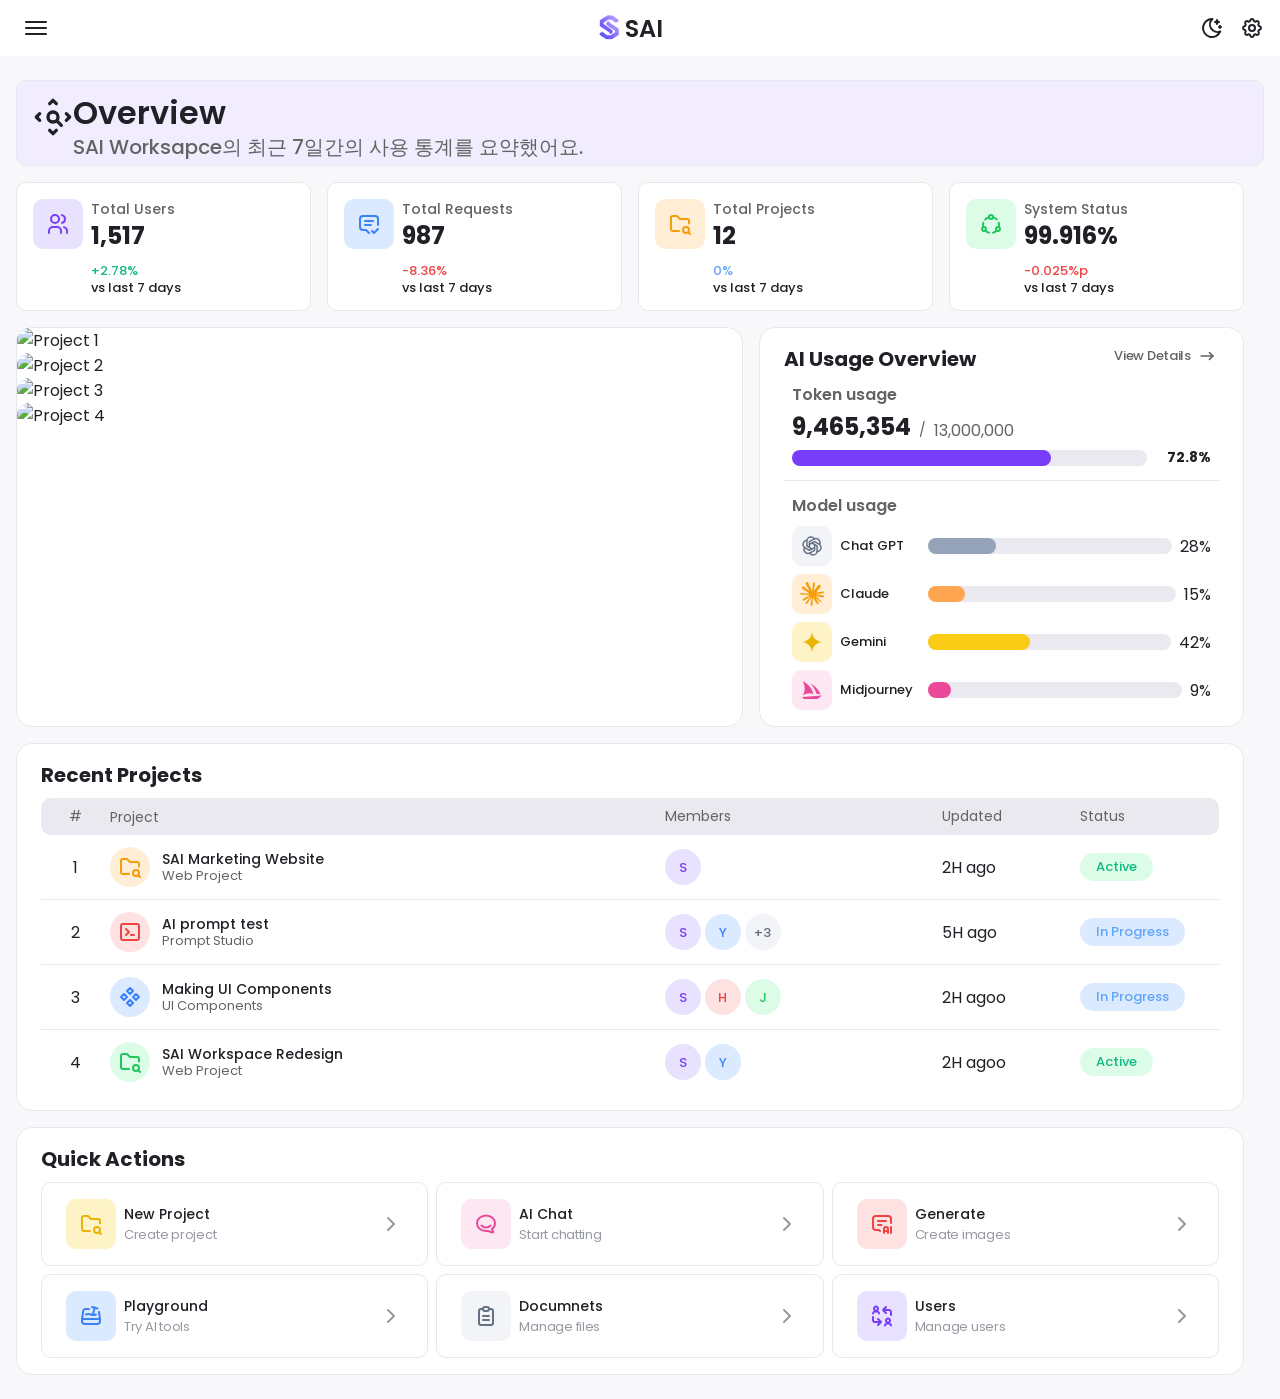
==== commit 18f4f7b3: "sai 작업" ====
--- a/sai/index.html
+++ b/sai/index.html
@@ -26,8 +26,17 @@
         <div class="sai-aside" data-include="./includes/aside.html"></div>
         <main class="sai-content">
             <section class="sai-content__title">
-                <h1 class="sai-title__main">OVERVIEW</h1>
-                <p class="sai-title__desc">SAI Worksapce의 최근 7일간의 사용 통계를 요약했어요.</p>
+                <div class="sai-title__ico">
+                    <span class="sai-button__ico sai-nav-ico">
+                        <svg class="sai-icon" aria-hidden="true">
+                            <use href="/sai/assets/images/svg_ico.svg#ico_overview"></use>
+                        </svg>
+                    </span>
+                </div>
+                <div class="sai-title__text">
+                    <h1 class="sai-title__main">Overview</h1>
+                    <p class="sai-title__desc">SAI Worksapce의 최근 7일간의 사용 통계를 요약했어요.</p>
+                </div>
             </section>
             <div class="sai-content__panel">
                 <section class="sai-content-grid sai-content-grid--kpi">
--- a/sai/assets/css/common.css
+++ b/sai/assets/css/common.css
@@ -1,11 +1,6 @@
 /* ========================================
    Common Default
 ======================================== */
-html,
-body {
-    height: 100%;
-}
-
 body { 
     font-family: var(--sai-font-family); 
     color: var(--color-text-primary); 
@@ -70,15 +65,10 @@
 #wrap {
     display: flex;
     flex-direction: column;
-    width: min(calc(100% - (10 * var(--space))), 1640px);
-    height: calc(100dvh - (40 * var(--space)));
     min-height: 0;
-    margin: calc(20 * var(--space)) auto;
     background: var(--color-bg-page);
     border: 1px solid var(--color-border);
     border-radius: 16px;
-    overflow: hidden;
-    box-shadow: 0 8px 32px rgba(16, 24, 40, .06);
     .sai-layout {
         display: flex;
         flex: 1;
@@ -658,24 +648,40 @@
     min-width: 0;
     min-height: 0;
     width: 100%;
-    padding: calc(10*var(--space));
+    padding: calc(4*var(--space));
     overflow-x: hidden;
     overflow-y: auto;
     flex-direction: column;
     flex: 1;
     .sai-content__title{
         display: flex;
-        flex-direction: column;
+        flex-direction: row;
         flex-shrink: 0;
-        row-gap: calc(2*var(--space));
-        padding-bottom: calc(4*var(--space));
+        padding: calc(4*var(--space));
+        border: 1px solid var(--color-border);
+        border-radius: var(--radius-md);
+        background-color: var(--color-bg-active);
+        .sai-nav-ico {
+            display: inline-flex;
+            align-items: center;
+            justify-content: center;
+            width: 40px;
+            height: 40px;
+            flex-shrink: 0;
+        }
+        .sai-nav-ico .sai-icon {
+            width: 40px;
+            height: 40px;
+        }
         .sai-title__main{
             font-size: var(--font-size-3xl);
+            font-weight: var(--font-weight-semibold);
+            line-height: 1;
+            font-family: var(--sai-font-family);
             padding-bottom: calc(2*var(--space));
-            line-height: 1;
         }
         .sai-title__desc{
-            font-size: var(--font-size-xl);
+            font-size: var(--font-size-lg);
             font-weight: var(--font-weight-medium);
             color: var(--color-text-secondary);
             line-height: 1;
--- a/sai/assets/css/content.css
+++ b/sai/assets/css/content.css
@@ -660,4 +660,4 @@
     height: 1px;
     opacity: 0;
     pointer-events: none;
-}+}
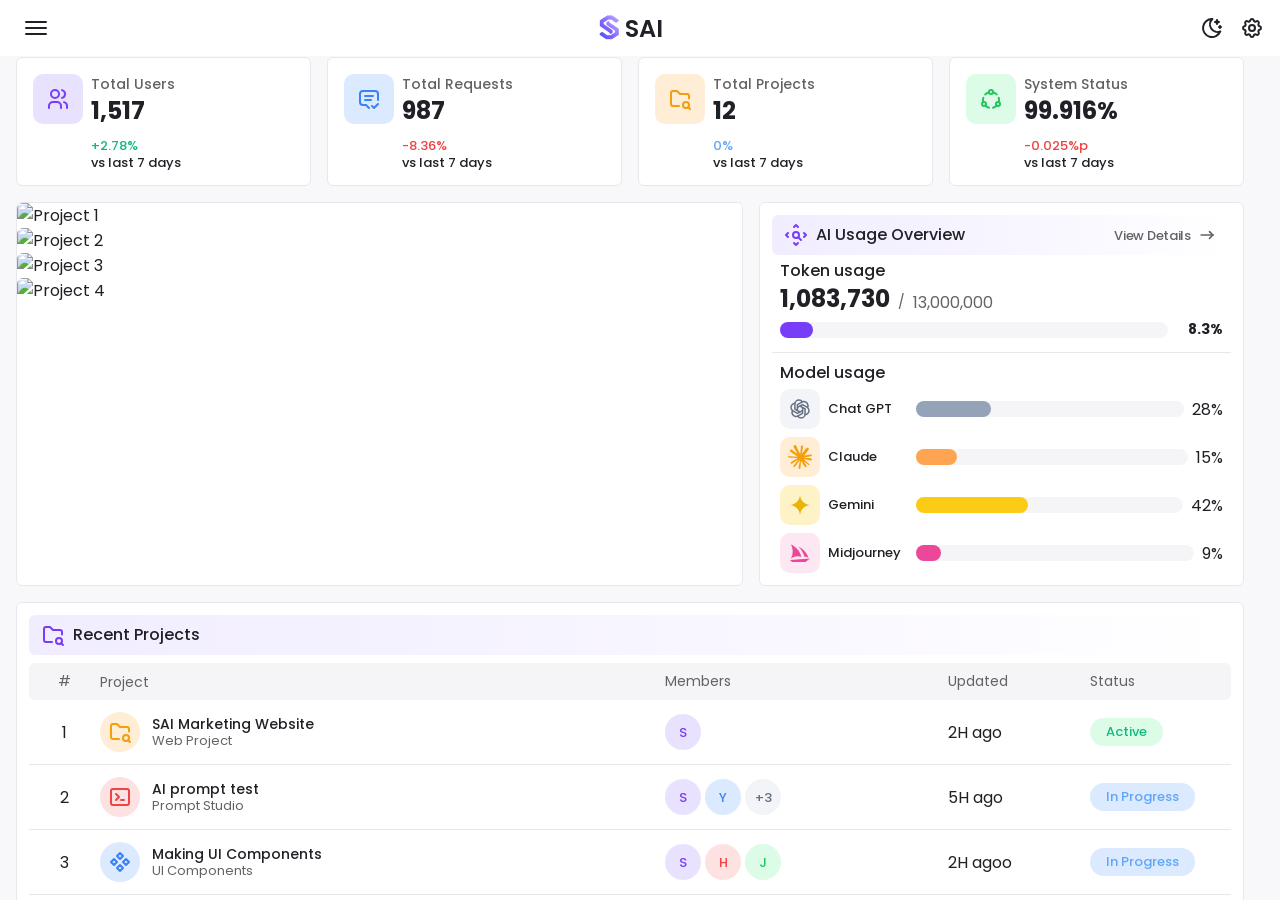
==== commit 669a4051: "sai" ====
--- a/sai/index.html
+++ b/sai/index.html
@@ -25,26 +25,38 @@
     <div class="sai-layout">
         <div class="sai-aside" data-include="./includes/aside.html"></div>
         <main class="sai-content">
-            <section class="sai-content__title">
-                <div class="sai-title__ico">
-                    <span class="sai-button__ico sai-nav-ico">
-                        <svg class="sai-icon" aria-hidden="true">
-                            <use href="/sai/assets/images/svg_ico.svg#ico_overview"></use>
-                        </svg>
+            <div class="sai-content__panel">
+                <div class="sai-breadcrumb">
+                    <span class="sai-breadcrumb__home">
+                        <span class="sai-button__ico sai-nav__ico">
+                            <svg class="sai-icon" aria-hidden="true">
+                                <use href="/sai/assets/images/svg_ico.svg#ico_home"></use>
+                            </svg>
+                        </span>
                     </span>
+                    <span class="sai-breadcrumb__arrow">
+                        <span class="sai-button__ico sai-nav__ico">
+                            <svg class="sai-icon" aria-hidden="true">
+                                <use href="/sai/assets/images/svg_ico.svg#ico_chevron_right"></use>
+                            </svg>
+                        </span>
+                    </span>
+                    <span class="sai-breadcrumb__text">Dashboard</span>
+                    <span class="sai-breadcrumb__arrow">
+                        <span class="sai-button__ico sai-nav__ico">
+                            <svg class="sai-icon" aria-hidden="true">
+                                <use href="/sai/assets/images/svg_ico.svg#ico_chevron_right"></use>
+                            </svg>
+                        </span>
+                    </span>
+                    <span class="sai-breadcrumb__text">Overview</span>
                 </div>
-                <div class="sai-title__text">
-                    <h1 class="sai-title__main">Overview</h1>
-                    <p class="sai-title__desc">SAI Worksapce의 최근 7일간의 사용 통계를 요약했어요.</p>
-                </div>
-            </section>
-            <div class="sai-content__panel">
                 <section class="sai-content-grid sai-content-grid--kpi">
-                    <article class="kpi-card" data-component="kpi" data-source="users.daily" data-metric="total" data-chart="mini" data-range="7d" data-color="purple">
+                    <article class="kpi-card" data-chart="mini" data-source="users.daily" data-metric="total"  data-color="purple">
                         <div class="kpi-card__body">
                             <div class="kpi-card__mark">
                                 <span class="sai-mark sai-mark--lg sai-mark--purple sai-mark--square">
-                                    <span class="sai-button__ico sai-nav-ico">
+                                    <span class="sai-button__ico sai-nav__ico">
                                         <svg class="sai-icon" aria-hidden="true">
                                             <use href="/sai/assets/images/svg_ico.svg#ico_user"></use>
                                         </svg>
@@ -70,7 +82,7 @@
                         <div class="kpi-card__body">
                             <div class="kpi-card__mark">
                                 <span class="sai-mark sai-mark--lg sai-mark--blue sai-mark--square">
-                                    <span class="sai-button__ico sai-nav-ico">
+                                    <span class="sai-button__ico sai-nav__ico">
                                         <svg class="sai-icon" aria-hidden="true">
                                             <use href="/sai/assets/images/svg_ico.svg#ico_request"></use>
                                         </svg>
@@ -96,7 +108,7 @@
                         <div class="kpi-card__body">
                             <div class="kpi-card__mark">
                                 <span class="sai-mark sai-mark--lg sai-mark--orange sai-mark--square">
-                                    <span class="sai-button__ico sai-nav-ico">
+                                    <span class="sai-button__ico sai-nav__ico">
                                         <svg class="sai-icon" aria-hidden="true">
                                             <use href="/sai/assets/images/svg_ico.svg#ico_project"></use>
                                         </svg>
@@ -122,7 +134,7 @@
                         <div class="kpi-card__body">
                             <div class="kpi-card__mark">
                                 <span class="sai-mark sai-mark--lg sai-mark--green sai-mark--square">
-                                    <span class="sai-button__ico sai-nav-ico">
+                                    <span class="sai-button__ico sai-nav__ico">
                                         <svg class="sai-icon" aria-hidden="true">
                                             <use href="/sai/assets/images/svg_ico.svg#ico_status"></use>
                                         </svg>
@@ -170,25 +182,30 @@
                     
                     <article class="sai-content-card js-ai-usage-overview" data-token-quota="13000000">
                         <div class="sai-content__body sai-content__body--padding sai-content__body--progress">
-                            <div class="sai-card__title">
-                                <h2 class="sai-card__title-main">AI Usage Overview</h2>
-                            </div>
-                            <a href="#" role="button" class="sai-button sai-button__absolute">
-                                <div>
-                                    <span class="sai-button__txt">
-                                        View Details
-                                        <span class="sai-nav-ico sai-nav-ico-20">
-                                            <svg class="sai-icon" aria-hidden="true">
-                                                <use href="/sai/assets/images/svg_ico.svg#ico_line_arrow_right"></use>
-                                            </svg>
-                                        </span>
-                                    </span>
-                                </div>
-                            </a>
+                            <div class="sai-card__title sai-card__title--flex">
+                                <span class="sai-nav__ico sai-ico__title">
+                                    <svg class="sai-icon" aria-hidden="true">
+                                        <use href="/sai/assets/images/svg_ico.svg#ico_overview"></use>
+                                    </svg>
+                                </span>
+                                <h2 class="sai-card__title-text">AI Usage Overview</h2>
+                                <a href="#" role="button" class="sai-button sai-button__title">
+                                    <div>
+                                        <span class="sai-button__txt">
+                                            View Details
+                                            <span class="sai-nav__ico sai-nav__ico-20">
+                                                <svg class="sai-icon" aria-hidden="true">
+                                                    <use href="/sai/assets/images/svg_ico.svg#ico_line_arrow_right"></use>
+                                                </svg>
+                                            </span>
+                                        </span>
+                                    </div>
+                                </a>
+                            </div>
                             <div class="sai-card__content">
                                 <div class="sai-card__content--top">
-                                    <div class="sai-card__title">
-                                        <p class="sai-card__title-sub">Token usage</p>
+                                    <div class="sai-card__title-sub">
+                                        <p class="sai-card__title-text">Token usage</p>
                                     </div>
 
                                     <div class="sai-card__value">
@@ -209,13 +226,13 @@
                                 </div>
 
                                 <div class="sai-card__content--bottom">
-                                    <div class="sai-card__title sai-card__title--flex">
-                                        <p class="sai-card__title-sub">Model usage</p>
+                                    <div class="sai-card__title-sub">
+                                        <p class="sai-card__title-text">Model usage</p>
                                     </div>
                                     <div class="sai-progress__sub" data-model="gpt4o">
                                         <div class="sai-progress__sub--box">
                                             <span class="sai-mark sai-mark--gray sai-mark--square">
-                                                <span class="sai-button__ico sai-nav-ico">
+                                                <span class="sai-button__ico sai-nav__ico">
                                                     <svg class="sai-icon" aria-hidden="true">
                                                         <use href="/sai/assets/images/svg_ico.svg#ico_gpt"></use>
                                                     </svg>
@@ -235,7 +252,7 @@
                                     <div class="sai-progress__sub" data-model="claude">
                                         <div class="sai-progress__sub--box">
                                             <span class="sai-mark sai-mark--orange sai-mark--square">
-                                                <span class="sai-button__ico sai-nav-ico">
+                                                <span class="sai-button__ico sai-nav__ico">
                                                     <svg class="sai-icon" aria-hidden="true">
                                                         <use href="/sai/assets/images/svg_ico.svg#ico_claude"></use>
                                                     </svg>
@@ -255,7 +272,7 @@
                                     <div class="sai-progress__sub" data-model="gemini">
                                         <div class="sai-progress__sub--box">
                                             <span class="sai-mark sai-mark--yellow sai-mark--square">
-                                                <span class="sai-button__ico sai-nav-ico">
+                                                <span class="sai-button__ico sai-nav__ico">
                                                     <svg class="sai-icon" aria-hidden="true">
                                                         <use href="/sai/assets/images/svg_ico.svg#ico_gemini"></use>
                                                     </svg>
@@ -275,7 +292,7 @@
                                     <div class="sai-progress__sub" data-model="midjourney">
                                         <div class="sai-progress__sub--box">
                                             <span class="sai-mark sai-mark--pink sai-mark--square">
-                                                <span class="sai-button__ico sai-nav-ico">
+                                                <span class="sai-button__ico sai-nav__ico">
                                                     <svg class="sai-icon" aria-hidden="true">
                                                         <use href="/sai/assets/images/svg_ico.svg#ico_midjourney"></use>
                                                     </svg>
@@ -299,8 +316,13 @@
                 <section class="sai-content-grid sai-content-grid--full">
                     <article class="sai-content-card">
                         <div class="sai-content__body sai-content__body--padding">
-                            <div class="sai-card__title">
-                                <h2 class="sai-card__title-main">Recent Projects</h2>
+                            <div class="sai-card__title sai-card__title--flex">
+                                <span class="sai-nav__ico sai-ico__title">
+                                    <svg class="sai-icon" aria-hidden="true">
+                                        <use href="/sai/assets/images/svg_ico.svg#ico_project"></use>
+                                    </svg>
+                                </span>
+                                <h2 class="sai-card__title-text">Recent Projects</h2>
                             </div>
                             <ul class="sai-content-card__list">
                                 <li class="sai-content-list__item sai-content-list__item--title">
@@ -314,7 +336,7 @@
                                     <span class="sai-content-list__number">1</span>
                                     <span class="sai-content-list__project">
                                         <span class="sai-mark sai-mark--orange">
-                                            <span class="sai-button__ico sai-nav-ico">
+                                            <span class="sai-button__ico sai-nav__ico">
                                                 <svg class="sai-icon" aria-hidden="true">
                                                     <use href="/sai/assets/images/svg_ico.svg#ico_project"></use>
                                                 </svg>
@@ -342,7 +364,7 @@
                                     <span class="sai-content-list__number">2</span>
                                     <span class="sai-content-list__project">
                                         <span class="sai-mark sai-mark--red">
-                                            <span class="sai-button__ico sai-nav-ico">
+                                            <span class="sai-button__ico sai-nav__ico">
                                                 <svg class="sai-icon" aria-hidden="true">
                                                     <use href="/sai/assets/images/svg_ico.svg#ico_prompt"></use>
                                                 </svg>
@@ -370,7 +392,7 @@
                                     <span class="sai-content-list__number">3</span>
                                     <span class="sai-content-list__project">
                                     <span class="sai-mark sai-mark--blue">
-                                        <span class="sai-button__ico sai-nav-ico">
+                                        <span class="sai-button__ico sai-nav__ico">
                                             <svg class="sai-icon" aria-hidden="true">
                                                 <use href="/sai/assets/images/svg_ico.svg#ico_component"></use>
                                             </svg>
@@ -398,7 +420,7 @@
                                     <span class="sai-content-list__number">4</span>
                                     <span class="sai-content-list__project">
                                         <span class="sai-mark sai-mark--green">
-                                            <span class="sai-button__ico sai-nav-ico">
+                                            <span class="sai-button__ico sai-nav__ico">
                                                 <svg class="sai-icon" aria-hidden="true">
                                                     <use href="/sai/assets/images/svg_ico.svg#ico_project"></use>
                                                 </svg>
@@ -428,14 +450,19 @@
                 <section class="sai-content-grid sai-content-grid--full">
                     <article class="sai-content-card">
                         <div class="sai-content__body sai-content__body--padding">
-                            <div class="sai-card__title">
-                                <h2 class="sai-card__title-main">Quick Actions</h2>
+                            <div class="sai-card__title sai-card__title--flex">
+                                <span class="sai-nav__ico sai-ico__title">
+                                    <svg class="sai-icon" aria-hidden="true">
+                                        <use href="/sai/assets/images/svg_ico.svg#ico_quick"></use>
+                                    </svg>
+                                </span>
+                                <h2 class="sai-card__title-text">Quick Actions</h2>
                             </div>
                             <ul class="sai-content-card__grid">
                                 <li class="sai-content-list__item">
                                     <a class="sai-item__link" href="javascript:;">
                                         <div class="sai-mark sai-mark--lg sai-mark--yellow sai-mark--square">
-                                            <span class="sai-button__ico sai-nav-ico">
+                                            <span class="sai-button__ico sai-nav__ico">
                                                 <svg class="sai-icon" aria-hidden="true">
                                                     <use href="/sai/assets/images/svg_ico.svg#ico_project"></use>
                                                 </svg>
@@ -446,7 +473,7 @@
                                             <p class="sai-content-card-category">Create project</p>
                                         </div>
                                         <div class="sai-content-card__arrow">
-                                            <span class="sai-nav-ico">
+                                            <span class="sai-nav__ico">
                                                 <svg class="sai-icon" aria-hidden="true">
                                                     <use href="/sai/assets/images/svg_ico.svg#ico_arrow_right"></use>
                                                 </svg>
@@ -457,7 +484,7 @@
                                 <li class="sai-content-list__item">
                                     <a class="sai-item__link" href="javascript:;">
                                         <div class="sai-mark sai-mark--lg sai-mark--pink sai-mark--square">
-                                            <span class="sai-button__ico sai-nav-ico">
+                                            <span class="sai-button__ico sai-nav__ico">
                                                 <svg class="sai-icon" aria-hidden="true">
                                                     <use href="/sai/assets/images/svg_ico.svg#ico_aiChat"></use>
                                                 </svg>
@@ -468,7 +495,7 @@
                                             <p class="sai-content-card-category">Start chatting</p>
                                         </div>
                                         <div class="sai-content-card__arrow">
-                                            <span class="sai-nav-ico">
+                                            <span class="sai-nav__ico">
                                                 <svg class="sai-icon" aria-hidden="true">
                                                     <use href="/sai/assets/images/svg_ico.svg#ico_arrow_right"></use>
                                                 </svg>
@@ -479,7 +506,7 @@
                                 <li class="sai-content-list__item">
                                     <a class="sai-item__link" href="javascript:;">
                                         <div class="sai-mark sai-mark--lg sai-mark--red sai-mark--square">
-                                            <span class="sai-button__ico sai-nav-ico">
+                                            <span class="sai-button__ico sai-nav__ico">
                                                 <svg class="sai-icon" aria-hidden="true">
                                                     <use href="/sai/assets/images/svg_ico.svg#ico_generate"></use>
                                                 </svg>
@@ -490,7 +517,7 @@
                                             <p class="sai-content-card-category">Create images</p>
                                         </div>
                                         <div class="sai-content-card__arrow">
-                                            <span class="sai-nav-ico">
+                                            <span class="sai-nav__ico">
                                                 <svg class="sai-icon" aria-hidden="true">
                                                     <use href="/sai/assets/images/svg_ico.svg#ico_arrow_right"></use>
                                                 </svg>
@@ -501,7 +528,7 @@
                                 <li class="sai-content-list__item">
                                     <a class="sai-item__link" href="javascript:;">
                                         <div class="sai-mark sai-mark--lg sai-mark--blue sai-mark--square">
-                                            <span class="sai-button__ico sai-nav-ico">
+                                            <span class="sai-button__ico sai-nav__ico">
                                                 <svg class="sai-icon" aria-hidden="true">
                                                     <use href="/sai/assets/images/svg_ico.svg#ico_playground"></use>
                                                 </svg>
@@ -512,7 +539,7 @@
                                             <p class="sai-content-card-category">Try AI tools</p>
                                         </div>
                                         <div class="sai-content-card__arrow">
-                                            <span class="sai-nav-ico">
+                                            <span class="sai-nav__ico">
                                                 <svg class="sai-icon" aria-hidden="true">
                                                     <use href="/sai/assets/images/svg_ico.svg#ico_arrow_right"></use>
                                                 </svg>
@@ -523,7 +550,7 @@
                                 <li class="sai-content-list__item">
                                     <a class="sai-item__link" href="javascript:;">
                                         <div class="sai-mark sai-mark--lg sai-mark--gray sai-mark--square">
-                                            <span class="sai-button__ico sai-nav-ico">
+                                            <span class="sai-button__ico sai-nav__ico">
                                                 <svg class="sai-icon" aria-hidden="true">
                                                     <use href="/sai/assets/images/svg_ico.svg#ico_documents"></use>
                                                 </svg>
@@ -534,7 +561,7 @@
                                             <p class="sai-content-card-category">Manage files</p>
                                         </div>
                                         <div class="sai-content-card__arrow">
-                                            <span class="sai-nav-ico">
+                                            <span class="sai-nav__ico">
                                                 <svg class="sai-icon" aria-hidden="true">
                                                     <use href="/sai/assets/images/svg_ico.svg#ico_arrow_right"></use>
                                                 </svg>
@@ -545,7 +572,7 @@
                                 <li class="sai-content-list__item">
                                     <a class="sai-item__link" href="javascript:;">
                                         <div class="sai-mark sai-mark--lg sai-mark--purple sai-mark--square">
-                                            <span class="sai-button__ico sai-nav-ico">
+                                            <span class="sai-button__ico sai-nav__ico">
                                                 <svg class="sai-icon" aria-hidden="true">
                                                     <use href="/sai/assets/images/svg_ico.svg#ico_manage"></use>
                                                 </svg>
@@ -556,7 +583,7 @@
                                             <p class="sai-content-card-category">Manage users</p>
                                         </div>
                                         <div class="sai-content-card__arrow">
-                                            <span class="sai-nav-ico">
+                                            <span class="sai-nav__ico">
                                                 <svg class="sai-icon" aria-hidden="true">
                                                     <use href="/sai/assets/images/svg_ico.svg#ico_arrow_right"></use>
                                                 </svg>
@@ -578,7 +605,7 @@
 <script src="https://cdn.jsdelivr.net/npm/swiper@12/swiper-bundle.min.js"></script>
 <script defer src="/assets/js/include.js"></script>
 <script defer src="/sai/assets/js/common.js"></script>
-<!-- <script defer src="/sai/assets/js/chart.js"></script> -->
+<script defer src="/sai/assets/js/chart.js"></script>
 <script defer src="/sai/assets/js/overview.js"></script>
 
 </body>
--- a/sai/assets/css/token.css
+++ b/sai/assets/css/token.css
@@ -24,7 +24,9 @@
    ======================== */
    --color-bg-page: #f8f8fb;
    --color-bg-surface: #ffffff;
-   --color-bg-subtle: #e9e9ef;
+   --color-bg-subtle: #f5f5f8;
+   --color-primary-soft-bg: #f2f1f7;
+   --color-primary-hover-strong: #5b21b6;
    --color-bg-hover: #eeeef2;
    --color-bg-active: #f1edff;
 
@@ -141,6 +143,8 @@
    --color-bg-page: #0b0f1a;
    --color-bg-surface: #131827;
    --color-bg-subtle: #353a49;
+   --color-primary-soft-bg: #242333;
+   --color-primary-hover-strong: #c4b5fd;
    --color-bg-hover: #202738;
    --color-bg-active: #302747;
 
--- a/sai/assets/css/common.css
+++ b/sai/assets/css/common.css
@@ -244,7 +244,7 @@
                                     color: var(--color-text-secondary)
                                 }
                             }
-                            .sai-nav-ico{
+                            .sai-nav__ico{
                                 transform: rotate(-90deg);
                                 margin-left: auto;
                                 color: var(--color-text-secondary)
@@ -538,11 +538,6 @@
  * 각종 버튼
 ======================================== */
 .sai-button {
-    &.sai-button__absolute{
-        position: absolute;
-        top: calc(4 * var(--space));
-        right: calc(6 * var(--space)) ;
-    }
     div{
         display: flex;
         flex-direction: row;
@@ -610,7 +605,7 @@
 /* ========================================
  * SVG ICO
 ======================================== */
-.sai-nav-ico{
+.sai-nav__ico{
     display: flex;
     align-items: center;
     justify-content: center;
@@ -623,7 +618,7 @@
         width: 24px;
         height: 24px;
     }
-    &.sai-nav-ico-20{
+    &.sai-nav__ico-20{
         svg,
         img {
             display: block;
@@ -647,108 +642,391 @@
     display: flex;
     min-width: 0;
     min-height: 0;
+    max-height: 100vh;
     width: 100%;
     padding: calc(4*var(--space));
     overflow-x: hidden;
     overflow-y: auto;
     flex-direction: column;
     flex: 1;
-    .sai-content__title{
+    .sai-content__panel {
+        max-width: 1280px;
+        min-width: 0;
+        min-height: 0;
+        width: 100%;
+        margin: 0 auto;
+        padding-inline-end: calc(5*var(--space));
+        scrollbar-width: thin;
+        scrollbar-color: #9d99ae transparent;
+        .sai-breadcrumb{
+            display: flex;
+            flex-direction: row;
+            color: var(--color-text-secondary);
+            .sai-breadcrumb__arrow{
+                margin: 0 calc(var(--space));
+                svg,img{
+                    width: 20px;
+                }
+            }
+            .sai-breadcrumb__text{
+                font-size: var(--font-size-lg);
+            }
+        }
+        .sai-content-grid {
+            display: grid;
+            gap: calc(4*var(--space));
+            grid-template-columns: 5fr 5fr;
+            gap: calc(4*var(--space));
+            margin: calc(4 * var(--space)) auto 0;
+            &.sai-content-grid--full{
+                grid-template-columns: 1fr;
+            }
+            &.sai-content-grid--7-3{
+                grid-template-columns: 7fr 3fr;
+            }
+            &.sai-content-grid--6-4{
+                grid-template-columns: 6fr 4fr;
+            }
+            &.sai-content-grid--4-6{
+                grid-template-columns: 4fr 6fr;
+            }
+            &
+            .sai-content-card {
+                position: relative;
+                display: flex;
+                flex: 1;
+                flex-direction: column;
+                justify-content: space-around;
+                min-width: 0;
+                background: var(--color-bg-surface);
+                border: 1px solid var(--color-border);
+                border-radius: var(--radius-sm);
+                .sai-content__head{
+                    display: flex;
+                    flex-direction: row;
+                    justify-content: space-between;
+                }
+                .sai-content__body{
+                    display: flex;
+                    flex-direction: column;
+                    gap: calc(2 * var(--space));  
+                    flex: 1;
+                    min-width: 0;
+                    min-height: 0;
+                    &.sai-content__body--padding{
+                        padding: calc(3 * var(--space));
+                    }
+                    .sai-card__title{
+                        line-height: 1;
+                        padding: calc(2 * var(--space)) calc(3 * var(--space));
+                        background: linear-gradient( 90deg, #f1edff 0%, #f8f6ff 55%, #ffffff 100% );
+                        border-radius: var(--radius-sm);
+                        &.sai-card__title--flex{
+                            display: flex;
+                            flex-direction: row;
+                            align-items: center;
+                            gap: calc(2*var(--space));
+                            .sai-button{
+                                margin-left: auto;
+                            }
+                        }
+                        .sai-ico__title {
+                            color: var(--color-mark-purple);
+                        }
+                        .sai-card__title-text{
+                            font-size: var(--font-size-lg);
+                            font-weight: var(--font-weight-medium);
+                            color: var(--color-text-primary);
+                            line-height: 1;
+                        }
+                    }
+                    .sai-card__title-sub{
+                        .sai-card__title-text{
+                            font-size: var(--font-size-lg);
+                            font-weight: var(--font-weight-medium);
+                            color: var(--color-text-primary);
+                            line-height: 1;
+                        }
+                    }
+                    
+                }
+            }
+        }
+    }
+}
+/* ========================================
+   메인컨텐츠 레이아웃 디테일
+======================================== */
+
+
+
+/* ========================================
+ * 공통 데이트피커
+======================================== */
+.sai-datepicker {
+    position: relative;
+    display: flex;
+    align-items: center;
+    flex-direction: row;
+    gap: calc(2 * var(--space));
+    padding: calc(2 * var(--space)) calc(4 * var(--space));
+    border: 1px solid var(--color-border);
+    border-radius: var(--radius-md);
+    background: var(--color-primary-soft-bg);
+    .sai-datepicker__box{
+        position: relative;
+        display: flex;
+        flex-direction: row;        
+        align-items: center;
+        column-gap: calc(2*var(--space));
+        padding-right: calc(4*var(--space));
+        .sai-datepicker__label{
+            color: var(--color-text-primary);
+            font-weight: var(--font-weight-medium);
+        }
+    }
+    .sai-datepicker__trigger{
+        position: relative;
+        width: 120px;
+    }
+    input[type="date"] {
+        position: absolute;
+        width: 1px;
+        height: 1px;
+        padding: 0;
+        border: 0;
+        opacity: 0;
+        pointer-events: none;
+        left:0;
+        bottom: 0;
+    }
+    .sai-datepicker__period{
+        width: 250px;
+        display: inline-flex;
+        align-items: center;
+        justify-content: center;
+        min-height: 36px;
+        padding: 0 calc(3 * var(--space));
+        border: 1px solid var(--color-border);
+        border-radius: var(--radius-sm);
+        background: var(--color-bg-surface);
+        color: var(--color-text-primary);
+        cursor: pointer;
+    }
+    .sai-datepicker__trigger {
+        display: inline-flex;
+        align-items: center;
+        justify-content: center;
+        min-height: 36px;
+        padding: 0 calc(3 * var(--space));
+        border: 1px solid var(--color-border);
+        border-radius: var(--radius-sm);
+        background: var(--color-bg-surface);
+        color: var(--color-text-primary);
+        cursor: pointer;
+    }
+    .sai-datepicker__info{
+        font-size: var(--font-size-sm);
+    }
+}
+
+
+
+.flatpickr-calendar {
+    .flatpickr-months {
+        align-items: center;
+
+        .flatpickr-month {
+            height: 40px;
+            background: transparent;
+            color: var(--color-text-primary);
+            fill: currentColor;
+        }
+
+        .flatpickr-prev-month,
+        .flatpickr-next-month {
+            padding: 10px;
+            color: var(--color-text-secondary);
+            fill: currentColor;
+
+            &:hover {
+                color: var(--color-primary);
+                fill: currentColor;
+            }
+
+            svg {
+                width: 14px;
+                height: 14px;
+            }
+        }
+    }
+
+    .flatpickr-current-month {
+        padding-top: 6px;
+        font-size: var(--font-size-md);
+        font-weight: var(--font-weight-semibold);
+
+        .flatpickr-monthDropdown-months,
+        input.cur-year {
+            color: var(--color-text-primary);
+            font-weight: var(--font-weight-semibold);
+        }
+    }
+
+    .flatpickr-weekdays {
+        background: transparent;
+    }
+
+    span.flatpickr-weekday {
+        background: transparent;
+        color: var(--color-text-tertiary);
+        font-size: var(--font-size-xs);
+    }
+
+    .flatpickr-innerContainer,
+    .flatpickr-rContainer,
+    .flatpickr-days {
+        width: 100%;
+    }
+
+    .dayContainer {
+        width: 100%;
+        min-width: 100%;
+        max-width: 100%;
+    }
+
+    .flatpickr-day {
+        max-width: none;
+        height: 36px;
+        line-height: 36px;
+        border-radius: var(--radius-sm);
+        color: var(--color-text-primary);
+        font-size: var(--font-size-xs);
+
+        &:hover,
+        &:focus {
+            background: var(--color-primary-soft);
+            border-color: transparent;
+            color: var(--color-primary);
+        }
+
+        &.selected,
+        &.selected:hover,
+        &.selected:focus {
+            background: var(--color-primary);
+            border-color: var(--color-primary);
+            color: #fff;
+        }
+
+        &.today {
+            border-color: var(--color-primary-muted);
+        }
+
+        &.prevMonthDay,
+        &.nextMonthDay {
+            color: var(--color-text-tertiary);
+        }
+
+        &.flatpickr-disabled {
+            color: var(--color-text-disabled);
+        }
+    }
+}
+
+/* ========================================
+ * // 공통 데이트피커
+======================================== */
+
+
+
+
+
+/* ========================================
+ * 공통 페이지 탭 메뉴
+======================================== */
+
+.sai-tab {
+    display: block;
+    margin: calc(4 * var(--space)) 0;
+
+    .sai-tab__wrap {
         display: flex;
         flex-direction: row;
-        flex-shrink: 0;
-        padding: calc(4*var(--space));
-        border: 1px solid var(--color-border);
-        border-radius: var(--radius-md);
-        background-color: var(--color-bg-active);
-        .sai-nav-ico {
+        column-gap: var(--space);
+        width: fit-content;
+        max-width: 100%;
+        padding: 4px;
+        background: var(--color-primary-soft-bg);
+        border-radius: 12px;
+        overflow-x: auto;
+
+        li {
             display: inline-flex;
             align-items: center;
             justify-content: center;
-            width: 40px;
-            height: 40px;
+            gap: 8px;
             flex-shrink: 0;
-        }
-        .sai-nav-ico .sai-icon {
-            width: 40px;
-            height: 40px;
-        }
-        .sai-title__main{
-            font-size: var(--font-size-3xl);
-            font-weight: var(--font-weight-semibold);
-            line-height: 1;
-            font-family: var(--sai-font-family);
-            padding-bottom: calc(2*var(--space));
-        }
-        .sai-title__desc{
-            font-size: var(--font-size-lg);
-            font-weight: var(--font-weight-medium);
-            color: var(--color-text-secondary);
-            line-height: 1;
-        }
-    }
-    .sai-content__panel {
-        flex: 1;
-        min-width: 0;
-        min-height: 0;
-        overflow-x: hidden;
-        overflow-y: auto;
-        padding-inline-end: calc(5*var(--space));
-        scrollbar-width: thin;
-        scrollbar-color: #9d99ae transparent;
-    }
-    @media (max-width: 1280px) {
-        padding: calc(20*var(--space)) calc(4*var(--space)) calc(6*var(--space));
-        .sai-content__title{
-            row-gap: calc(2*var(--space));
-            padding-bottom: calc(2*var(--space));
-            .sai-title__main{
-                font-size: var(--font-size-3xl);
-                line-height: 1;
-            }
-            .sai-title__desc{
-                font-size: var(--font-size-xl);
-                font-weight: var(--font-weight-medium);
-                line-height: 1;
-            }
-        }
-    }
-}
-/* ========================================
-   메인컨텐츠 레이아웃 디테일
-======================================== */
-
-
-
-/* ========================================
- * 공통 데이트피커
-======================================== */
-.sai-datepicker {
-    position: relative;
-    display: flex;
-    flex-direction: row;
-    border: 1px solid var(--color-border);
-    border-radius: var(--radius-md);
-    padding: calc(2*var(--space)) calc(4*var(--space));
-    gap: 20px;
-    .sai-nav-ico{
-        position: absolute;
-        z-index: 1;
-        top: calc(1.5*var(--space));
-        left: calc(2*var(--space));
-    }
-    input[type="date"] {
-        position: relative;
-        cursor: pointer;
-        padding: calc(1 * var(--space)) calc(2 * var(--space)) calc(1 * var(--space)) calc(8 * var(--space));
-        background: var(--color-bg-surface);
-        border: 1px solid var(--color-border);
-        border-radius: 8px;
-    }
-}
-
-/* ========================================
- * // 공통 데이트피커
-======================================== */
-
-
+            padding: 0;
+            border: 1px solid transparent;
+            border-radius: 8px;
+            background: transparent;
+            color: #667085;
+            font-weight: 500;
+            cursor: pointer;
+            transition:
+                background-color .2s ease,
+                color .2s ease,
+                border-color .2s ease;
+
+            a {
+                display: inline-flex;
+                align-items: center;
+                justify-content: center;
+                min-height: 36px;
+                padding: 0 18px;
+                color: inherit;
+                text-decoration: none;
+                white-space: nowrap;
+
+                &:focus-visible {
+                    outline: 2px solid var(--color-bg-active);
+                    outline-offset: 2px;
+                    border-radius: 6px;
+                }
+            }
+
+            &:hover:not(.is-active):not(.is-disabled) {
+                background: #e9e3fa;
+                color: var(--color-primary-hover-strong);
+            }
+
+            &:active:not(.is-active):not(.is-disabled) {
+                background: #e1d8fb;
+                color: var(--color-primary-hover-strong);
+            }
+
+            &.is-active {
+                background: #fff;
+                border-color: #e9e5f3;
+                color: #7c3aed;
+                font-weight: 600;
+                box-shadow: 0 1px 3px rgba(30, 20, 70, .05);
+            }
+
+            &.is-disabled {
+                background: transparent;
+                border-color: transparent;
+                color: #a0a6b4;
+                cursor: not-allowed;
+
+                a {
+                    pointer-events: none;
+                }
+            }
+        }
+    }
+}
+
+/* ========================================
+ * // 공통 페이지 탭 메뉴
+======================================== */
--- a/sai/assets/css/content.css
+++ b/sai/assets/css/content.css
@@ -1,201 +1,227 @@
 
-    .sai-content-grid {
-        display: grid;
-        gap: calc(4*var(--space));
-        grid-template-columns: 5fr 5fr;
-        gap: calc(6*var(--space));
-        margin: calc(6 * var(--space)) auto 0;
-        &.sai-content-grid--full{
-            grid-template-columns: 1fr;
-        }
-        &.sai-content-grid--7-3{
-            grid-template-columns: 7fr 3fr;
-        }
-        &.sai-content-grid--6-4{
-            grid-template-columns: 6fr 4fr;
-        }
-        &.sai-content-grid--4-6{
-            grid-template-columns: 4fr 6fr;
-        }
-        &.sai-content-grid--kpi{
-            display: grid;
-            grid-template-columns: repeat(4, 1fr);
-            .kpi-card{
-                .kpi-card__body{
-                    display: flex;
-                    flex-direction: row;
-                    padding: calc(4 * var(--space));
-                    min-width: 0;
-                    background: var(--color-bg-surface);
-                    border: 1px solid var(--color-border);
-                    border-radius: var(--radius-md);
-                    .kpi-card__box{
+
+
+    
+
+
+
+
+.analytics-date-picker {
+    position: relative;
+    display: inline-flex;
+    flex-direction: column;
+    gap: 4px;
+}
+
+.sai-datepicker__trigger {
+    cursor: pointer;
+    user-select: none;
+    -webkit-user-select: none;
+}
+
+/* 실제 날짜 input은 화면에서 보이지 않게 배치 */
+.sai-datepicker__date {
+    position: absolute;
+    width: 1px;
+    height: 1px;
+    opacity: 0;
+    pointer-events: none;
+}
+
+.sai-content {
+    & .sai-content__panel {
+        .sai-content-grid {
+            &.sai-content-grid--kpi{
+                display: grid;
+                grid-template-columns: repeat(4, 1fr);
+                .kpi-card{
+                    .kpi-card__body{
                         display: flex;
-                        flex-wrap: wrap;
+                        flex-direction: row;
+                        padding: calc(4 * var(--space));
                         min-width: 0;
-                        flex: 1;
-                    }
-                    .kpi-card__mark{
-                        width: 50px;
-                        margin-right: calc(2*var(--space));
-                    }
-                    .kpi-card__content{
-                        display: flex;
-                        flex-direction: column;
-                        align-items: flex-start;
-                        justify-content: center;
-                        gap: calc(1 * var(--space));
-                        .kpi-card__label{
+                        background: var(--color-bg-surface);
+                        border: 1px solid var(--color-border);
+                        border-radius: var(--radius-sm);
+                        .kpi-card__box{
+                            display: flex;
+                            flex-wrap: wrap;
+                            min-width: 0;
+                            flex: 1;
+                        }
+                        .kpi-card__mark{
+                            width: 50px;
+                            margin-right: calc(2*var(--space));
+                        }
+                        .kpi-card__content{
+                            display: flex;
+                            flex-direction: column;
+                            align-items: flex-start;
+                            justify-content: center;
+                            gap: calc(1 * var(--space));
+                            .kpi-card__label{
+                                display: block;
+                                font-size: var(--font-size-md);
+                                font-weight: var(--font-weight-medium);
+                                color: var(--color-text-secondary);
+                            }
+                            .kpi-card__value{
+                                display: block;
+                                font-size: var(--font-size-2xl);
+                                font-weight: var(--font-weight-bold);
+                                color: var(--color-text-primary);
+                                line-height: 1;
+                            }
+                        }
+                        .kpi-card__meta{
+                            display: flex;
+                            flex-direction: column;
+                            min-width: 100px;
+                            justify-content: flex-end;
+                            align-items: flex-start ;
+                            line-height: 1;
+                            gap: var(--space);
+                            font-size: var(--font-size-sm);
+                            font-weight: var(--font-weight-medium);
+                            padding-top: calc(3 * var(--space));
+                        }
+                        .kpi-card__chart{
+                            max-width: 75px;
+                            min-height: 70px;
+                            height: 70px;
+                            margin-top: auto;
+                            margin-left: auto;
+                            canvas{
+                                display: block;
+                                width: 100% !important;
+                                height: 100% !important;
+                            }
+                        }
+                    }
+                }
+            }
+            .js-project-swiper{
+                width: 100%;
+                height: 100%;
+                .swiper-wrapper{
+                    .swiper-slide{
+                        width: 100%;
+                        height: 100%;
+                        overflow: hidden;
+                        border-radius: var(--radius-sm);
+                        img {
                             display: block;
+                            width: 100%;
+                            height: 100%;
+                            object-fit: cover;
+                        }
+                    }
+                }
+                .swiper-pagination{
+                    .swiper-pagination-bullet{
+                        width: 30px;
+                        height: 6px;
+                        border-radius: var(--radius-full);
+                    }
+                }
+            }
+            .sai-content__body--progress{
+                .sai-card__content{
+                    .sai-card__content--top{
+                        border-bottom: 1px solid var(--color-border);
+                        padding: 0 calc(2 * var(--space)) calc(3 * var(--space));
+                        margin-bottom: calc(3 * var(--space));
+                        .sai-progress__main{
+                            display: flex;
+                            flex-direction: row;
+                            align-items: center;
+                            justify-content: space-between;
+                            gap: calc(5 * var(--space));
+                        }
+                        .sai-card__value{
+                            display: flex;
+                            flex-direction: row;
+                            align-items: flex-end;
+                            line-height: 1;
+                            gap: calc(2 * var(--space));
+                            padding: calc(2 * var(--space)) 0;
+                            .sai-card__value--current{
+                                font-size: var(--font-size-2xl);
+                                font-weight: var(--font-weight-bold);
+                                color: var(--color-text-primary);
+                            }
+                            .sai-card__value--slash{
+                                font-size: var(--font-size-md);
+                                font-weight: var(--font-weight-regular);
+                                color: var(--color-text-secondary);
+                                padding-bottom: calc(0.5 * var(--space));
+                            }
+                            .sai-card__value--total{
+                                font-size: var(--font-size-lg);
+                                font-weight: var(--font-weight-regular);
+                                color: var(--color-text-secondary);
+                            }
+                        }
+                        
+                        .sai-progress__track{
+                            display: block;
+                            width: 100%;
+                            height: 16px;
+                            background: var(--color-bg-subtle);
+                            border-radius: 100px;
+                            .sai-progress__bar{
+                                width: var(--progress, 0%);
+                                height: 100%;
+                                background: var(--color-primary);
+                                border-radius: inherit;
+                                transition: width 0.3s ease;
+                            }
+                        }
+                        .sai-progress__per{
                             font-size: var(--font-size-md);
-                            font-weight: var(--font-weight-medium);
-                            color: var(--color-text-secondary);
-                        }
-                        .kpi-card__value{
-                            display: block;
-                            font-size: var(--font-size-2xl);
                             font-weight: var(--font-weight-bold);
                             color: var(--color-text-primary);
-                            line-height: 1;
-                        }
-                    }
-                    .kpi-card__meta{
-                        display: flex;
-                        flex-direction: column;
-                        min-width: 100px;
-                        justify-content: flex-end;
-                        align-items: flex-start ;
-                        line-height: 1;
-                        gap: var(--space);
-                        font-size: var(--font-size-sm);
-                        font-weight: var(--font-weight-medium);
-                        padding-top: calc(3 * var(--space));
-                    }
-                    .kpi-card__chart{
-                        min-width: calc(100% - (120px + 2 * var(--space)));
-                        min-height: 70px;
-                        height: 70px;
-                        margin-top: auto;
-                        margin-left: auto;
-                        canvas{
-                            display: block;
-                            width: 100% !important;
-                            height: 100% !important;
-                        }
-                    }
-                }
-            grid-template-columns: repeat(4, 1fr);
-                .kpi-card__chart{
-                    max-width: 60px;
-                }
-            }
-        }
-        .sai-content-card {
-            position: relative;
-            display: flex;
-            flex: 1;
-            flex-direction: column;
-            justify-content: space-around;
-            min-width: 0;
-            background: var(--color-bg-surface);
-            border: 1px solid var(--color-border);
-            border-radius: var(--radius-lg);
-            .sai-content__head{
-                display: flex;
-                flex-direction: row;
-                justify-content: space-between;
-            }
-            .sai-content__body{
-                display: flex;
-                flex-direction: column;
-                gap: calc(2 * var(--space));  
-                flex: 1;
-                min-width: 0; /* 추가 */
-                min-height: 0; /* 추가 */
-                &.sai-content__body--padding{
-                    padding: calc(4 * var(--space)) calc(6 * var(--space));
-                }
-                .sai-card__title{
-                    &.sai-card__title--flex{
-                        display: flex;
-                        flex-direction: row;
-                        align-items: center;
-                        justify-content: space-between;
-                    }
-                    .sai-card__title-main{
-                        font-size: var(--font-size-xl);
-                        font-weight: var(--font-weight-bold);
-                        color: var(--color-text-primary);
-                    }
-                    .sai-card__title-sub{
-                        font-size: var(--font-size-lg);
-                        font-weight: var(--font-weight-semibold);
-                        color: var(--color-text-secondary);
-                    }
-                }
-                .js-project-swiper{
-                    width: 100%;
-                    height: 100%;
-                    .swiper-wrapper{
-                        .swiper-slide{
-                            width: 100%;
-                            height: 100%;
-                            overflow: hidden;
-                            border-radius: var(--radius-lg);
-                            img {
-                                display: block;
-                                width: 100%;
-                                height: 100%;
-                                object-fit: cover;
-                            }
-                        }
-                    }
-                    .swiper-pagination{
-                        .swiper-pagination-bullet{
-                            width: 30px;
-                            height: 6px;
-                            border-radius: var(--radius-full);
-                        }
-                    }
-                }
-                &.sai-content__body--progress{
-                    .sai-card__content{
-                        .sai-card__content--top{
-                            border-bottom: 1px solid var(--color-border);
-                            padding: 0 calc(2 * var(--space)) calc(3 * var(--space));
-                            margin-bottom: calc(3 * var(--space));
-                            .sai-progress__main{
+                        }
+                    }
+                    .sai-card__content--bottom{
+                        padding: 0 calc(2 * var(--space)) 0;
+                        .sai-progress__sub{
+                            display: flex;
+                            flex-direction: column;
+                            gap: calc(5 * var(--space));
+                            padding-top: calc(2 * var(--space));
+                            .sai-progress__sub--box{
+                                flex: 1;
                                 display: flex;
                                 flex-direction: row;
                                 align-items: center;
-                                justify-content: space-between;
-                                gap: calc(5 * var(--space));
-                            }
-                            .sai-card__value{
-                                display: flex;
-                                flex-direction: row;
-                                align-items: flex-end;
-                                line-height: 1;
                                 gap: calc(2 * var(--space));
-                                padding: calc(2 * var(--space)) 0;
-                                .sai-card__value--current{
-                                    font-size: var(--font-size-2xl);
-                                    font-weight: var(--font-weight-bold);
-                                    color: var(--color-text-primary);
-                                }
-                                .sai-card__value--slash{
-                                    font-size: var(--font-size-md);
-                                    font-weight: var(--font-weight-regular);
-                                    color: var(--color-text-secondary);
-                                    padding-bottom: calc(0.5 * var(--space));
-                                }
-                                .sai-card__value--total{
-                                    font-size: var(--font-size-lg);
-                                    font-weight: var(--font-weight-regular);
-                                    color: var(--color-text-secondary);
-                                }
-                            }
-                            
+                                --model-color: var(--color-primary-muted)!important;
+                                &:has(.sai-mark--gray) {
+                                    --model-color: #94a3b8!important;
+                                }
+
+                                &:has(.sai-mark--orange) {
+                                    --model-color: #ffa451!important;
+                                }
+
+                                &:has(.sai-mark--yellow) {
+                                    --model-color: #facc15!important;
+                                }
+
+                                &:has(.sai-mark--pink) {
+                                    --model-color: #ec4899!important;
+                                }
+
+                                .sai-progress__bar {
+                                    background: var(--model-color)!important;
+                                }
+                                .sai-progress__model{
+                                    font-size: var(--font-size-sm);
+                                    font-weight: var(--font-weight-medium);
+                                    min-width: 80px;
+                                }
+                            }
                             .sai-progress__track{
                                 display: block;
                                 width: 100%;
@@ -205,54 +231,23 @@
                                 .sai-progress__bar{
                                     width: var(--progress, 0%);
                                     height: 100%;
-                                    background: var(--color-primary);
+                                    background: var(--color-primary-muted);
                                     border-radius: inherit;
                                     transition: width 0.3s ease;
                                 }
                             }
-                            .sai-progress__per{
-                                font-size: var(--font-size-md);
-                                font-weight: var(--font-weight-bold);
-                                color: var(--color-text-primary);
-                            }
-                        }
-                        .sai-card__content--bottom{
-                            padding: 0 calc(2 * var(--space)) 0;
-                            .sai-progress__sub{
-                                display: flex;
-                                flex-direction: column;
-                                gap: calc(5 * var(--space));
-                                padding-top: calc(2 * var(--space));
-                                .sai-progress__sub--box{
-                                    flex: 1;
-                                    display: flex;
-                                    flex-direction: row;
-                                    align-items: center;
-                                    gap: calc(2 * var(--space));
-                                    .sai-progress__model{
-                                        font-size: var(--font-size-sm);
-                                    font-weight: var(--font-weight-medium);
-                                        min-width: 80px;
-                                    }
-                                }
-                                .sai-progress__track{
-                                    display: block;
-                                    width: 100%;
-                                    height: 16px;
-                                    background: var(--color-bg-subtle);
-                                    border-radius: 100px;
-                                    .sai-progress__bar{
-                                        width: var(--progress, 0%);
-                                        height: 100%;
-                                        background: var(--color-primary-muted);
-                                        border-radius: inherit;
-                                        transition: width 0.3s ease;
-                                    }
-                                }
-                            }
-                        }
-                    }
-                }
+                        }
+                    }
+                }
+            }
+        }
+    }
+}
+            
+        
+
+
+        
                 .sai-content-card__list{
                     display: grid;
                     min-height: 0;
@@ -273,7 +268,7 @@
                             color: var(--color-text-secondary);
                             border-bottom: none;
                             background-color: var(--color-bg-subtle);
-                            border-radius: var(--radius-md);
+                            border-radius: var(--radius-sm);
                             padding: calc(2 * var(--space)) 0;
                         }
                         .sai-content-list__number{
@@ -350,7 +345,7 @@
                         padding: calc(4 * var(--space)) calc(6 * var(--space));
                         gap: calc(2*var(--space));
                         border: 1px solid var(--color-border);
-                        border-radius: var(--radius-md);
+                        border-radius: var(--radius-sm);
                         > .sai-item__link{
                             display: flex;
                             flex: 1;
@@ -373,291 +368,4 @@
                             color: var(--color-text-tertiary);
                         }
                     }
-                }
-                .sai-usage-chart{
-                    height: 100%;
-                }
-                
-            }
-        }
-        @media (max-width: 1280px) {
-            gap: calc(4*var(--space));
-            margin: calc(4 * var(--space)) auto 0;   
-        }
-        @media screen and (max-width: 960px) {
-            grid-template-columns: 2fr;
-            &.sai-content-grid--6-4 {
-                grid-template-columns: 1fr;
-            }&.sai-content-grid--4-6 {
-                grid-template-columns: 1fr;
-            }
-            &.sai-content-grid--kpi{
-                overflow-x: auto;
-                .kpi-card{
-                    min-width: 240px;
-                    .kpi-card__body{
-                        .kpi-card__meta{
-                            .kpi-card__change{
-                                &.is-up{
-                                    color: var(--color-status-green);
-                                }
-                            }
-                            .kpi-card__change.is-down{
-                                color: var(--color-status-red);
-                            }
-                        }
-                    }
-                }
-            }
-            .sai-content-card {
-                .sai-content__body{
-                    .js-project-swiper{
-                        aspect-ratio: 16/7;
-                    }
-                    .sai-content-card__list{
-                        .sai-content-list__item{
-                            column-gap: calc(4 * var(--space));
-                            &:last-child{
-                                border-bottom: none;
-                            }
-                            .sai-content-card__info{
-                                .sai-content-card-title{
-                                    width: 240px;
-                                }
-                            }
-                        }
-                    }
-                    .sai-content-card__grid{
-                        grid-template-columns: repeat(3, 2fr);
-                    }
-                }
-            }
-        }
-        @media screen and (max-width: 768px) {
-            padding: 0;
-            &.sai-content-grid--kpi{
-                .kpi-card{
-                    min-width: 200px;
-                    .kpi-card__body{
-                        display: flex;
-                        padding: calc(2 * var(--space));
-                        .kpi-card__mark{
-                            width: 50px;
-                            margin-right: calc(2*var(--space));
-                        }
-                        .kpi-card__content{
-                            display: flex;
-                            flex-direction: column;
-                            align-items: flex-start;
-                            justify-content: center;
-                            min-width: calc(100% - (50px + 2 * var(--space)));
-                            .kpi-card__label{
-                                display: block;
-                                font-size: var(--font-size-md);
-                                font-weight: var(--font-weight-medium);
-                                color: var(--color-text-secondary);
-                            }
-                            .kpi-card__value{
-                                display: block;
-                                font-size: var(--font-size-2xl);
-                                font-weight: var(--font-weight-bold);
-                                color: var(--color-text-primary);
-                                line-height: 1;
-                            }
-                        }
-                        .kpi-card__meta{
-                            display: flex;
-                            flex-direction: column;
-                            min-width: 100px;
-                            justify-content: flex-end;
-                            align-items: flex-start ;
-                            line-height: 1;
-                            gap: var(--space);
-                            font-size: var(--font-size-sm);
-                            font-weight: var(--font-weight-medium);
-                            padding-top: calc(3 * var(--space));
-                            .kpi-card__change{
-                                &.is-up{
-                                    color: var(--color-status-green);
-                                }
-                            }
-                            .kpi-card__change.is-down{
-                                color: var(--color-status-red);
-                            }
-                        }
-                        .kpi-card__chart{
-                            min-width: calc(100% - (120px + 2 * var(--space)));
-                            margin-left: auto;
-                        }
-                    }
-                grid-template-columns: repeat(4, 1fr);
-                    .kpi-card__chart{
-                        max-width: 60px;
-                    }
-                }
-            }
-            .sai-content-card {
-                position: relative;
-                display: flex;
-                flex: 1;
-                flex-direction: column;
-                justify-content: space-around;
-                min-width: 0;
-                background: var(--color-bg-surface);
-                border: 1px solid var(--color-border);
-                border-radius: var(--radius-lg);
-                .sai-content__body{
-                    display: flex;
-                    flex-direction: column;
-                    gap: calc(2 * var(--space));  
-                    flex: 1;
-                    &.sai-content__body--padding{
-                        padding: calc(4 * var(--space));
-                    }
-                    .js-project-swiper{
-                        aspect-ratio: 16/9;
-                    }
-                    &.sai-content__body--progress{
-                        .sai-card__content{
-                            .sai-card__content--top{
-                                .sai-progress__track{
-                                    height: 12px;
-                                }
-                            }
-                            .sai-card__content--bottom{
-                                padding: 0 calc(2 * var(--space)) 0;
-                                .sai-progress__sub{
-                                    .sai-progress__track{
-                                        height: 12px;
-                                    }
-                                }
-                            }
-                        }
-                    }
-                    .sai-content-card__list{
-                        .sai-content-list__item{
-                            padding: calc(2 * var(--space));
-                        }
-                    }
-                    .sai-content-card__grid{
-                        display: grid;
-                        grid-template-columns: repeat(2, 2fr);
-                        gap: calc(2*var(--space));
-                        .sai-content-list__item{              
-                            display: grid;
-                            padding: calc(2 * var(--space));              
-                            grid-template-columns: 1fr auto;
-                            grid-template-areas:
-                                "mark arrow"
-                                "info arrow";
-                            gap: calc(2 * var(--space));
-
-                            .sai-mark {
-                                grid-area: mark;
-                            }
-
-                            .sai-content-card__info {
-                                grid-area: info;
-                                min-width: 0;
-                            }
-
-                            .sai-content-card__arrow {
-                                grid-area: arrow;
-                                align-self: center;
-                                justify-self: end;
-                            }
-                        }
-                    }
-                }
-            }
-        }
-    }
-
-
-
-
-    .model-usage {
-    display: flex;
-    align-items: center;
-    gap: 24px;
-    min-width: 0;
-}
-
-.model-usage__chart {
-    position: relative;
-    flex: 0 0 220px;
-    width: 100%;
-    height: 220px;
-    min-width: 0;
-    min-height: 0;
-}
-
-.model-usage__chart canvas {
-    display: block;
-    width: 100% !important;
-    height: 100% !important;
-}
-
-.model-usage__legend {
-    flex: 1;
-    min-width: 0;
-}
-
-.model-usage__color {
-    display: inline-block;
-    flex: 0 0 8px;
-    width: 8px;
-    height: 8px;
-    border-radius: 50%;
-    margin-right: 10px;
-}
-
-
-
-.sai-progress__sub--box {
-    --model-color: var(--color-primary-muted)!important;
-
-    &:has(.sai-mark--gray) {
-        --model-color: #94a3b8!important;
-    }
-
-    &:has(.sai-mark--orange) {
-        --model-color: #ffa451!important;
-    }
-
-    &:has(.sai-mark--yellow) {
-        --model-color: #facc15!important;
-    }
-
-    &:has(.sai-mark--pink) {
-        --model-color: #ec4899!important;
-    }
-
-    .sai-progress__bar {
-        background: var(--model-color)!important;
-    }
-}
-
-
-
-.analytics-date-picker {
-    position: relative;
-    display: inline-flex;
-    flex-direction: column;
-    gap: 4px;
-}
-
-.js-analytics-date-trigger {
-    cursor: pointer;
-    user-select: none;
-    -webkit-user-select: none;
-}
-
-/* 실제 날짜 input은 화면에서 보이지 않게 배치 */
-.js-analytics-date {
-    position: absolute;
-    width: 1px;
-    height: 1px;
-    opacity: 0;
-    pointer-events: none;
-}
+                }
